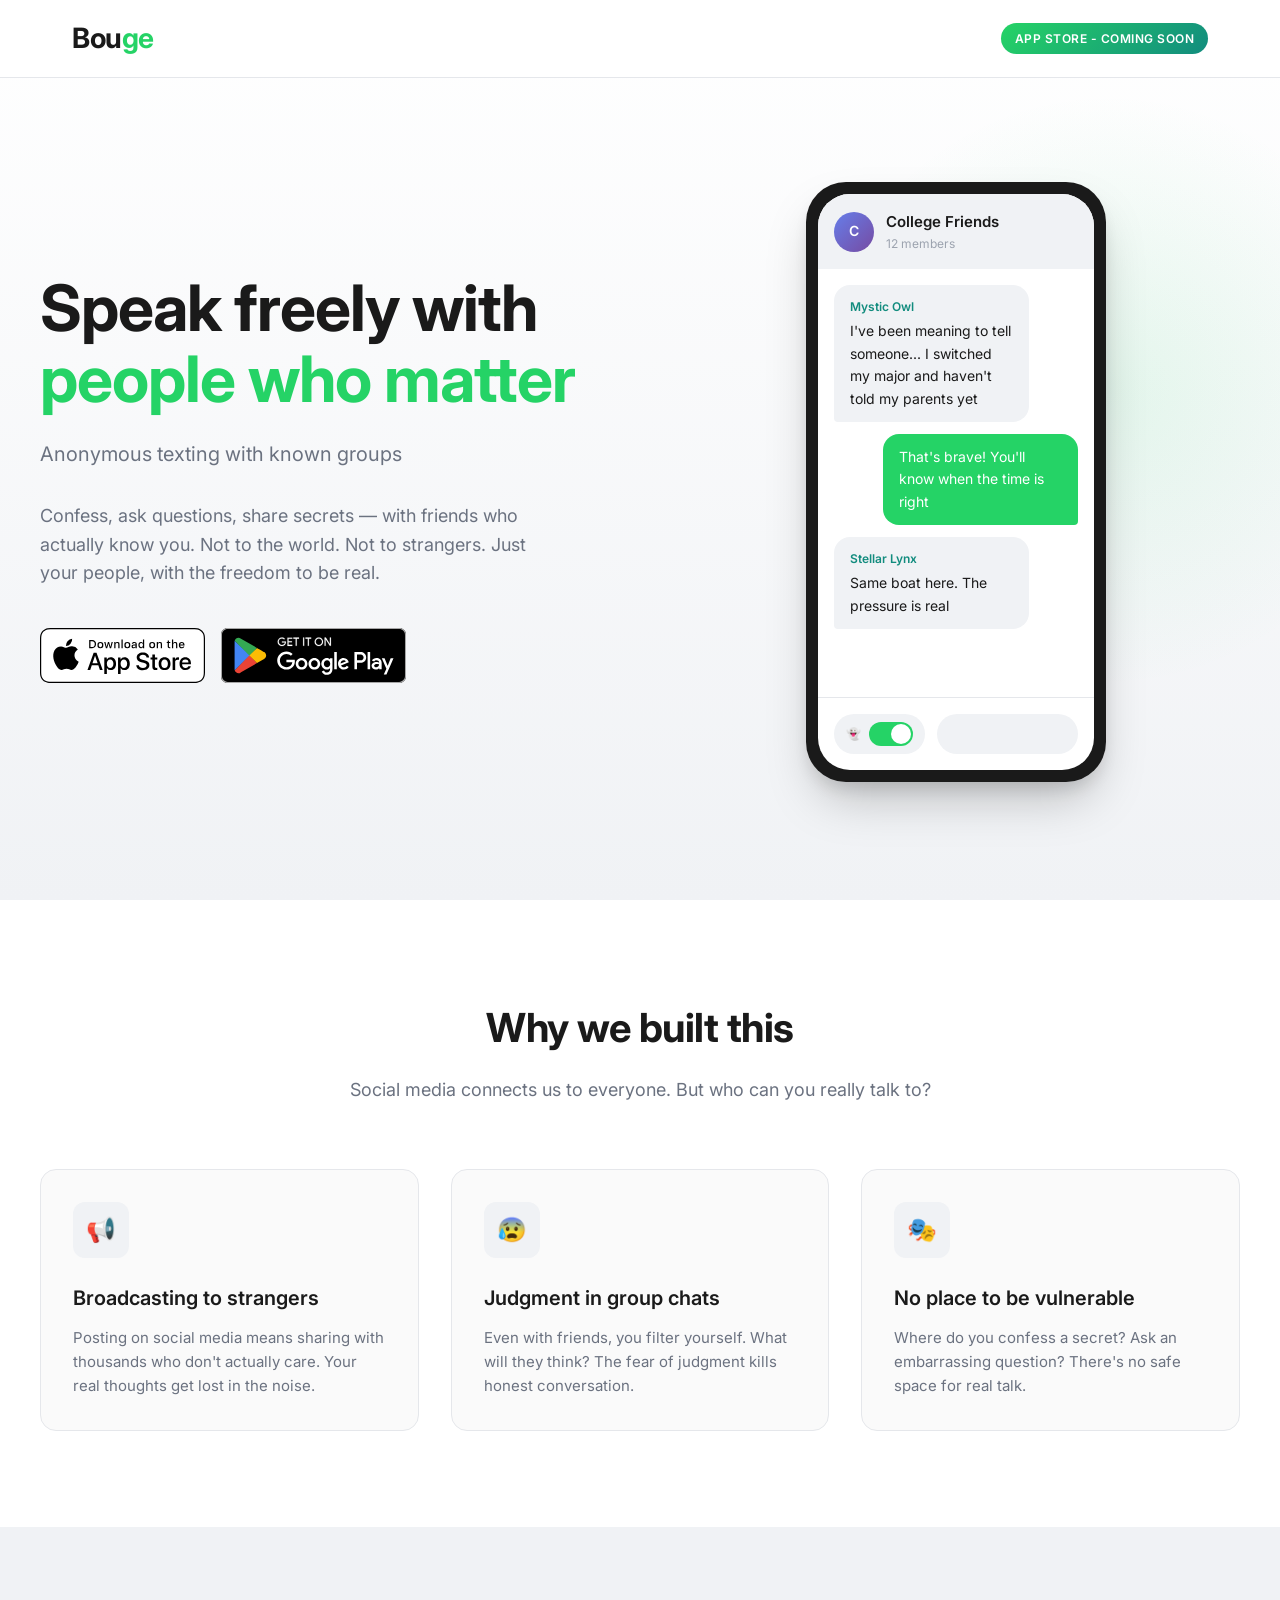
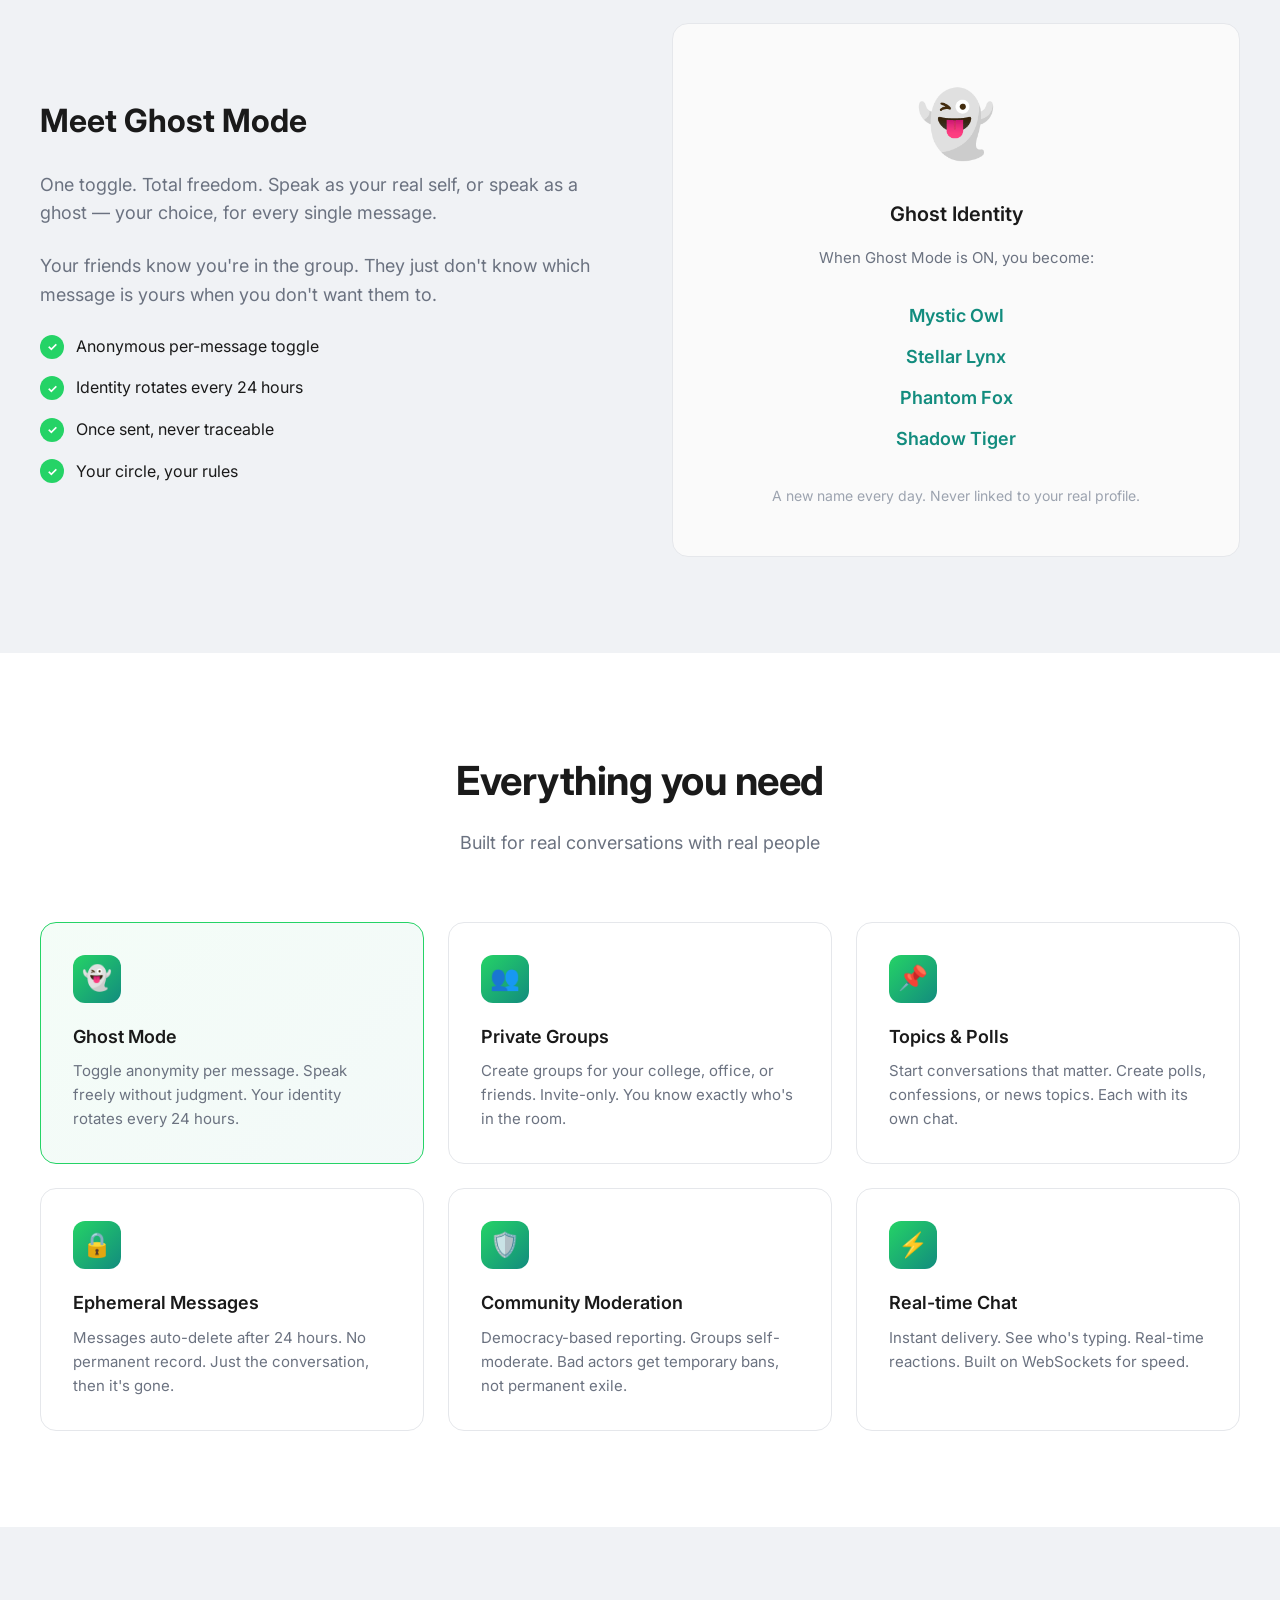
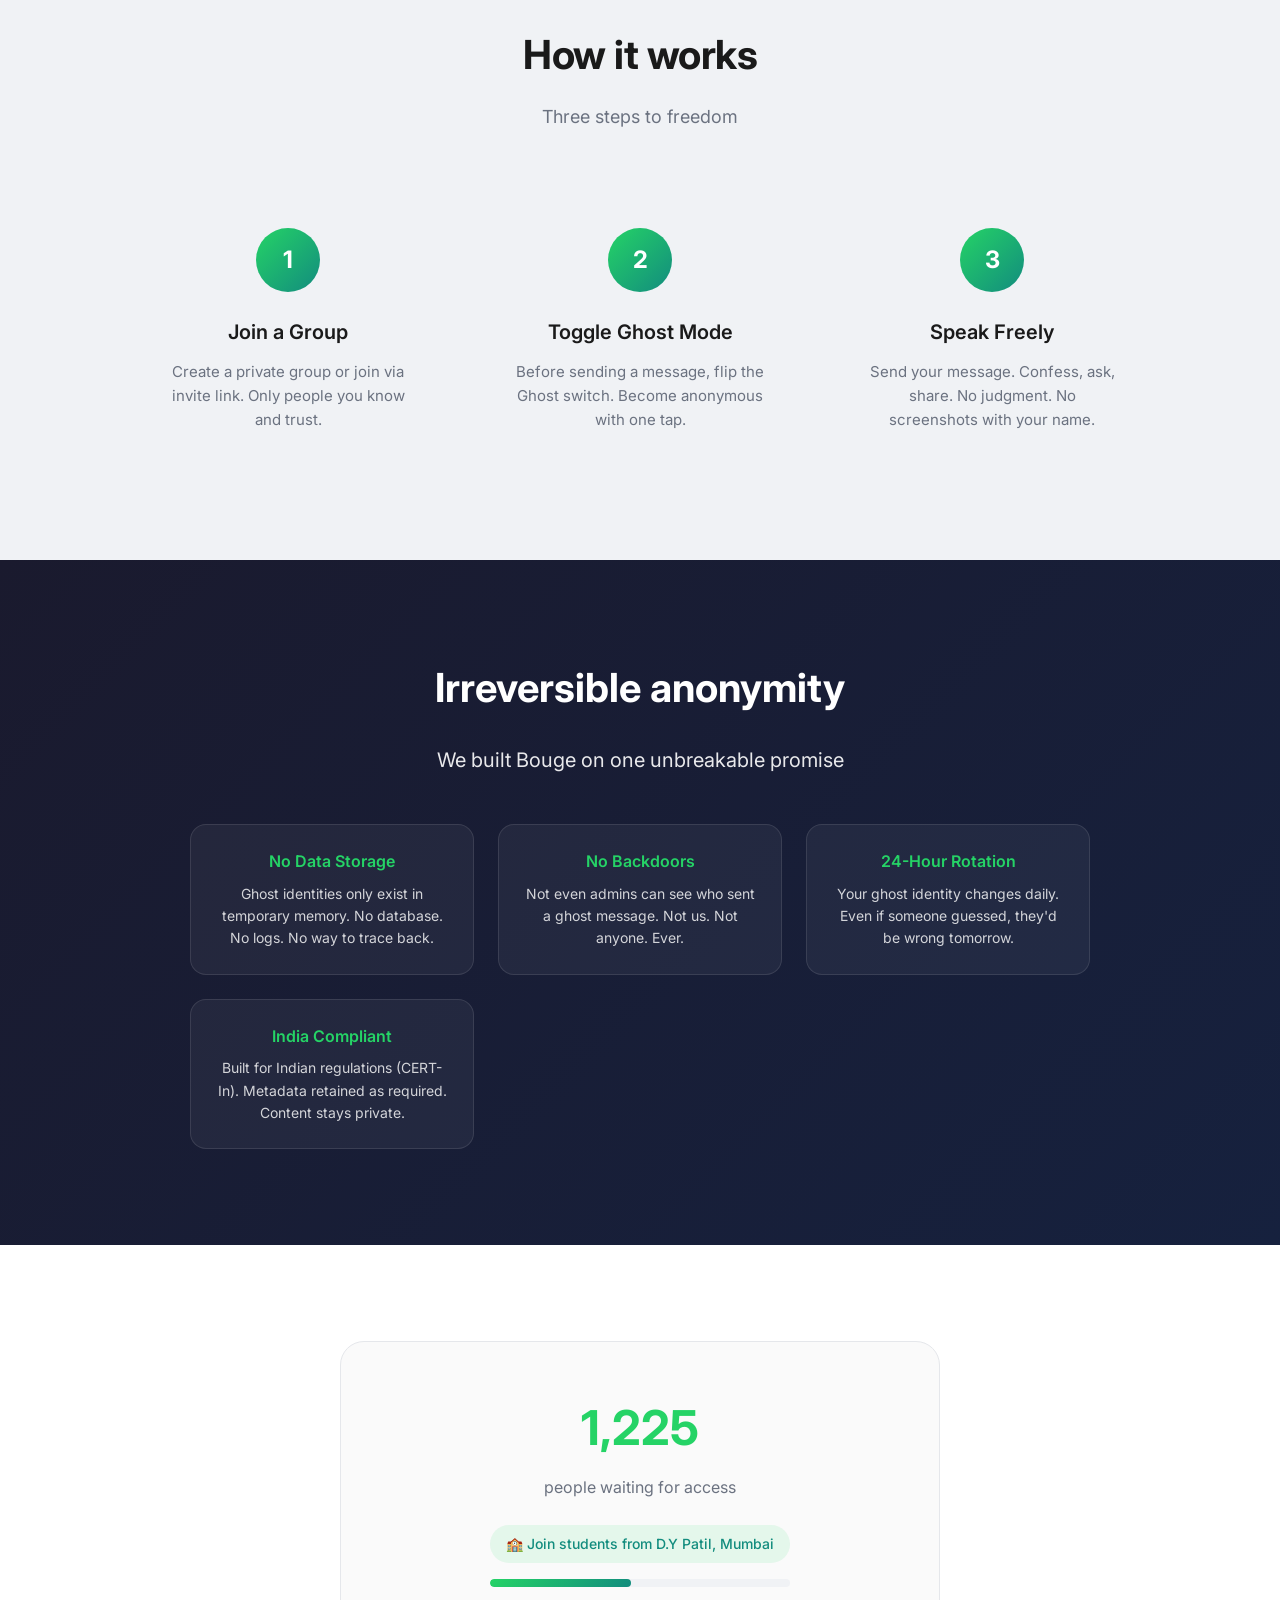
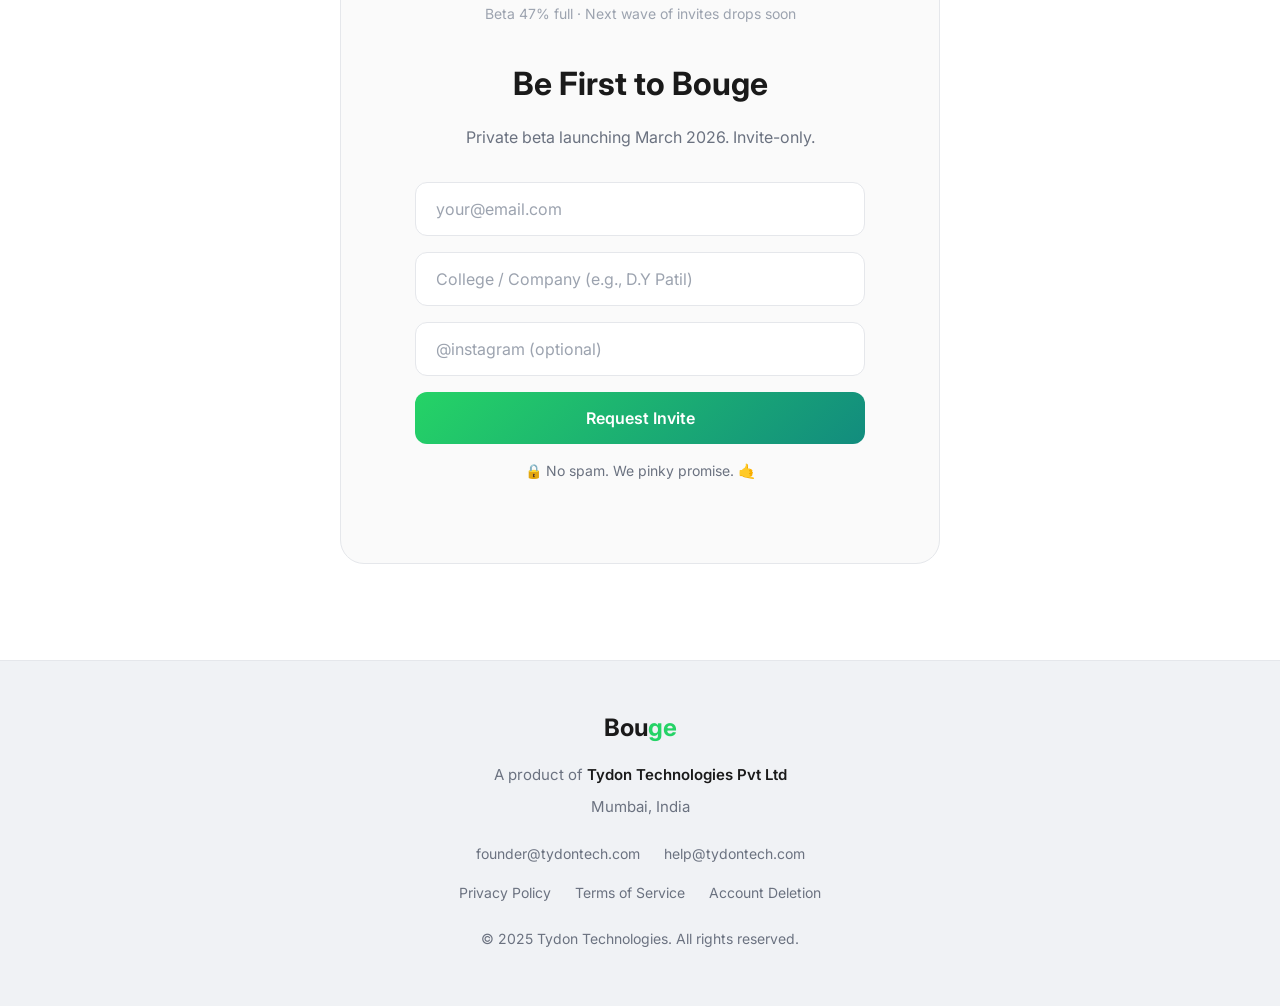
==== index.html @ 26d0d9a6 "added app store button svg" ====
<!DOCTYPE html>
<html lang="en">

<head>
    <meta charset="UTF-8">
    <meta name="viewport" content="width=device-width, initial-scale=1.0">
    <title>Bouge - Speak Freely With People Who Matter</title>
    <meta name="description"
        content="Anonymous texting with known groups. Confess, ask, share secrets with people who matter.">
    <link href="https://fonts.googleapis.com/css2?family=Inter:wght@300;400;500;600;700&display=swap" rel="stylesheet">
    <style>
        :root {
            --color-bg: #FFFFFF;
            --color-bg-secondary: #F0F2F5;
            --color-bg-tertiary: #FAFAFA;
            --color-accent: #25D366;
            --color-accent-dark: #128C7E;
            --color-text: #1A1A1A;
            --color-text-secondary: #6B7280;
            --color-text-muted: #9CA3AF;
            --color-border: #E5E7EB;
        }

        * {
            margin: 0;
            padding: 0;
            box-sizing: border-box;
        }

        html {
            scroll-behavior: smooth;
        }

        body {
            font-family: 'Inter', -apple-system, BlinkMacSystemFont, 'Segoe UI', Roboto, sans-serif;
            background: var(--color-bg);
            color: var(--color-text);
            line-height: 1.6;
            overflow-x: hidden;
        }

        @keyframes fadeInUp {
            from {
                opacity: 0;
                transform: translateY(30px);
            }

            to {
                opacity: 1;
                transform: translateY(0);
            }
        }

        @keyframes float {

            0%,
            100% {
                transform: translateY(0px);
            }

            50% {
                transform: translateY(-10px);
            }
        }

        .animate-on-scroll {
            opacity: 0;
            transform: translateY(30px);
            transition: opacity 0.6s ease-out, transform 0.6s ease-out;
        }

        .animate-on-scroll.visible {
            opacity: 1;
            transform: translateY(0);
        }

        nav {
            position: fixed;
            top: 0;
            left: 0;
            right: 0;
            z-index: 1000;
            background: rgba(255, 255, 255, 0.95);
            backdrop-filter: blur(20px);
            border-bottom: 1px solid var(--color-border);
        }

        .nav-container {
            max-width: 1200px;
            margin: 0 auto;
            padding: 1rem 2rem;
            display: flex;
            justify-content: space-between;
            align-items: center;
        }

        .logo {
            font-size: 1.75rem;
            font-weight: 700;
            color: var(--color-text);
            letter-spacing: -0.5px;
        }

        .logo span {
            color: var(--color-accent);
        }

        .badge {
            display: inline-flex;
            align-items: center;
            padding: 0.375rem 0.875rem;
            background: linear-gradient(135deg, var(--color-accent) 0%, var(--color-accent-dark) 100%);
            color: white;
            font-size: 0.75rem;
            font-weight: 600;
            border-radius: 9999px;
            text-transform: uppercase;
            letter-spacing: 0.5px;
        }

        .hero {
            min-height: 100vh;
            display: flex;
            align-items: center;
            padding: 8rem 2rem 4rem;
            background: linear-gradient(180deg, var(--color-bg) 0%, var(--color-bg-secondary) 100%);
            position: relative;
            overflow: hidden;
        }

        .hero::before {
            content: '';
            position: absolute;
            top: 10%;
            right: -10%;
            width: 600px;
            height: 600px;
            background: radial-gradient(circle, rgba(37, 211, 102, 0.1) 0%, transparent 70%);
            border-radius: 50%;
            animation: float 6s ease-in-out infinite;
        }

        .hero-container {
            max-width: 1200px;
            margin: 0 auto;
            display: grid;
            grid-template-columns: 1fr 1fr;
            gap: 4rem;
            align-items: center;
        }

        .hero-content h1 {
            font-size: clamp(2.5rem, 5vw, 4rem);
            font-weight: 700;
            line-height: 1.1;
            letter-spacing: -1px;
            margin-bottom: 1.5rem;
        }

        .hero-content h1 span {
            color: var(--color-accent);
        }

        .hero-content .tagline {
            font-size: 1.25rem;
            color: var(--color-text-secondary);
            margin-bottom: 2rem;
            font-weight: 400;
        }

        .hero-description {
            font-size: 1.125rem;
            color: var(--color-text-secondary);
            margin-bottom: 2.5rem;
            max-width: 500px;
        }

        .app-badges {
            display: flex;
            gap: 1rem;
            flex-wrap: wrap;
        }

        .app-badge {
            display: inline-flex;
            align-items: center;
            gap: 0.5rem;
            padding: 0.875rem 1.5rem;
            background: var(--color-bg-tertiary);
            color: var(--color-text-muted);
            border: 2px dashed var(--color-border);
            border-radius: 12px;
            font-size: 0.875rem;
            font-weight: 500;
            cursor: pointer;
        }

        .app-badge a {
            text-decoration: none;
            color: inherit;
        }

        .app-badge.active {
            border: 2px solid var(--color-accent);
            color: var(--color-accent-dark);
            background: rgba(37, 211, 102, 0.08);
            cursor: pointer;
        }

        .phone-mockup {
            position: relative;
            width: 300px;
            height: 600px;
            margin: 0 auto;
            background: var(--color-text);
            border-radius: 40px;
            padding: 12px;
            box-shadow: 0 10px 15px -3px rgba(0, 0, 0, 0.1), 0 25px 50px -12px rgba(0, 0, 0, 0.25);
            animation: float 6s ease-in-out infinite;
        }

        .phone-screen {
            width: 100%;
            height: 100%;
            background: var(--color-bg);
            border-radius: 32px;
            overflow: hidden;
            display: flex;
            flex-direction: column;
        }

        .chat-header {
            background: var(--color-bg-secondary);
            padding: 1rem;
            display: flex;
            align-items: center;
            gap: 0.75rem;
        }

        .chat-avatar {
            width: 40px;
            height: 40px;
            background: linear-gradient(135deg, #667eea 0%, #764ba2 100%);
            border-radius: 50%;
            display: flex;
            align-items: center;
            justify-content: center;
            color: white;
            font-weight: 600;
            font-size: 0.875rem;
        }

        .chat-info h4 {
            font-size: 0.9375rem;
            font-weight: 600;
        }

        .chat-info p {
            font-size: 0.75rem;
            color: var(--color-text-muted);
        }

        .chat-messages {
            flex: 1;
            padding: 1rem;
            display: flex;
            flex-direction: column;
            gap: 0.75rem;
            overflow: hidden;
        }

        .message {
            max-width: 80%;
            padding: 0.75rem 1rem;
            border-radius: 16px;
            font-size: 0.875rem;
            animation: fadeInUp 0.5s ease-out;
        }

        .message.ghost {
            align-self: flex-start;
            background: var(--color-bg-secondary);
            color: var(--color-text);
            border-bottom-left-radius: 4px;
        }

        .message.ghost .sender {
            font-size: 0.75rem;
            color: var(--color-accent-dark);
            font-weight: 600;
            margin-bottom: 0.25rem;
        }

        .message.real {
            align-self: flex-end;
            background: var(--color-accent);
            color: white;
            border-bottom-right-radius: 4px;
        }

        .chat-input {
            padding: 1rem;
            border-top: 1px solid var(--color-border);
            display: flex;
            align-items: center;
            gap: 0.75rem;
        }

        .ghost-toggle {
            display: flex;
            align-items: center;
            gap: 0.5rem;
            padding: 0.5rem 0.75rem;
            background: var(--color-bg-secondary);
            border-radius: 9999px;
            font-size: 0.75rem;
            font-weight: 500;
        }

        .toggle-switch {
            width: 44px;
            height: 24px;
            background: var(--color-accent);
            border-radius: 9999px;
            position: relative;
        }

        .toggle-switch::after {
            content: '';
            position: absolute;
            top: 2px;
            right: 2px;
            width: 20px;
            height: 20px;
            background: white;
            border-radius: 50%;
        }

        .input-field {
            flex: 1;
            height: 40px;
            background: var(--color-bg-secondary);
            border-radius: 9999px;
        }

        section {
            padding: 6rem 2rem;
        }

        .container {
            max-width: 1200px;
            margin: 0 auto;
        }

        .section-header {
            text-align: center;
            max-width: 600px;
            margin: 0 auto 4rem;
        }

        .section-header h2 {
            font-size: 2.5rem;
            font-weight: 700;
            margin-bottom: 1rem;
            letter-spacing: -0.5px;
        }

        .section-header p {
            font-size: 1.125rem;
            color: var(--color-text-secondary);
        }

        .problem {
            background: var(--color-bg);
        }

        .problem-grid {
            display: grid;
            grid-template-columns: repeat(auto-fit, minmax(300px, 1fr));
            gap: 2rem;
        }

        .problem-card {
            padding: 2rem;
            background: var(--color-bg-tertiary);
            border-radius: 16px;
            border: 1px solid var(--color-border);
            transition: transform 0.3s ease, box-shadow 0.3s ease;
        }

        .problem-card:hover {
            transform: translateY(-4px);
            box-shadow: 0 10px 15px -3px rgba(0, 0, 0, 0.1);
        }

        .problem-icon {
            width: 56px;
            height: 56px;
            background: var(--color-bg-secondary);
            border-radius: 12px;
            display: flex;
            align-items: center;
            justify-content: center;
            margin-bottom: 1.5rem;
            font-size: 1.5rem;
        }

        .problem-card h3 {
            font-size: 1.25rem;
            font-weight: 600;
            margin-bottom: 0.75rem;
        }

        .problem-card p {
            color: var(--color-text-secondary);
            font-size: 0.9375rem;
        }

        .solution {
            background: var(--color-bg-secondary);
        }

        .solution-content {
            display: grid;
            grid-template-columns: 1fr 1fr;
            gap: 4rem;
            align-items: center;
        }

        .solution-text h3 {
            font-size: 2rem;
            font-weight: 700;
            margin-bottom: 1.5rem;
        }

        .solution-text p {
            font-size: 1.125rem;
            color: var(--color-text-secondary);
            margin-bottom: 1.5rem;
        }

        .feature-list {
            list-style: none;
            display: flex;
            flex-direction: column;
            gap: 1rem;
        }

        .feature-list li {
            display: flex;
            align-items: center;
            gap: 0.75rem;
            font-size: 1rem;
        }

        .feature-list li::before {
            content: '✓';
            width: 24px;
            height: 24px;
            background: var(--color-accent);
            color: white;
            border-radius: 50%;
            display: flex;
            align-items: center;
            justify-content: center;
            font-size: 0.75rem;
            font-weight: 700;
            flex-shrink: 0;
        }

        .features {
            background: var(--color-bg);
        }

        .features-grid {
            display: grid;
            grid-template-columns: repeat(auto-fit, minmax(350px, 1fr));
            gap: 1.5rem;
        }

        .feature-card {
            padding: 2rem;
            background: var(--color-bg);
            border: 1px solid var(--color-border);
            border-radius: 16px;
            transition: all 0.3s ease;
        }

        .feature-card:hover {
            border-color: var(--color-accent);
            box-shadow: 0 0 0 3px rgba(37, 211, 102, 0.1);
        }

        .feature-card.highlight {
            background: linear-gradient(135deg, rgba(37, 211, 102, 0.05) 0%, rgba(18, 140, 126, 0.05) 100%);
            border-color: var(--color-accent);
        }

        .feature-icon {
            width: 48px;
            height: 48px;
            background: linear-gradient(135deg, var(--color-accent) 0%, var(--color-accent-dark) 100%);
            border-radius: 12px;
            display: flex;
            align-items: center;
            justify-content: center;
            margin-bottom: 1.25rem;
            font-size: 1.5rem;
        }

        .feature-card h3 {
            font-size: 1.125rem;
            font-weight: 600;
            margin-bottom: 0.5rem;
        }

        .feature-card p {
            font-size: 0.9375rem;
            color: var(--color-text-secondary);
        }

        .how-it-works {
            background: var(--color-bg-secondary);
        }

        .steps {
            display: flex;
            justify-content: center;
            gap: 2rem;
            flex-wrap: wrap;
        }

        .step {
            flex: 1;
            min-width: 280px;
            max-width: 320px;
            text-align: center;
            padding: 2rem;
        }

        .step-number {
            width: 64px;
            height: 64px;
            background: linear-gradient(135deg, var(--color-accent) 0%, var(--color-accent-dark) 100%);
            color: white;
            border-radius: 50%;
            display: flex;
            align-items: center;
            justify-content: center;
            font-size: 1.5rem;
            font-weight: 700;
            margin: 0 auto 1.5rem;
        }

        .step h3 {
            font-size: 1.25rem;
            font-weight: 600;
            margin-bottom: 0.75rem;
        }

        .step p {
            color: var(--color-text-secondary);
            font-size: 0.9375rem;
        }

        .privacy {
            background: linear-gradient(135deg, #1a1a2e 0%, #16213e 100%);
            color: white;
            text-align: center;
        }

        .privacy h2 {
            font-size: 2.5rem;
            margin-bottom: 1.5rem;
        }

        .privacy>.container>p {
            font-size: 1.25rem;
            opacity: 0.9;
            max-width: 700px;
            margin: 0 auto 3rem;
        }

        .promise-grid {
            display: grid;
            grid-template-columns: repeat(auto-fit, minmax(250px, 1fr));
            gap: 1.5rem;
            max-width: 900px;
            margin: 0 auto;
        }

        .promise-item {
            padding: 1.5rem;
            background: rgba(255, 255, 255, 0.05);
            border-radius: 16px;
            border: 1px solid rgba(255, 255, 255, 0.1);
        }

        .promise-item h4 {
            font-size: 1rem;
            font-weight: 600;
            margin-bottom: 0.5rem;
            color: var(--color-accent);
        }

        .promise-item p {
            font-size: 0.875rem;
            opacity: 0.8;
        }

        .waitlist {
            background: var(--color-bg);
            padding: 6rem 2rem;
        }

        .waitlist-box {
            max-width: 600px;
            margin: 0 auto;
            padding: 3rem;
            background: var(--color-bg-tertiary);
            border-radius: 24px;
            border: 1px solid var(--color-border);
            text-align: center;
        }

        .waitlist-box h2 {
            font-size: 2rem;
            margin-bottom: 1rem;
        }

        .waitlist-box>p {
            color: var(--color-text-secondary);
            margin-bottom: 2rem;
        }

        .waitlist-form {
            display: flex;
            flex-direction: column;
            gap: 1rem;
            max-width: 450px;
            margin: 0 auto;
        }

        .waitlist-form input {
            padding: 1rem 1.25rem;
            border: 1px solid var(--color-border);
            border-radius: 12px;
            font-size: 1rem;
            font-family: inherit;
            background: var(--color-bg);
            transition: border-color 0.3s ease;
            width: 100%;
        }

        .waitlist-form input:focus {
            outline: none;
            border-color: var(--color-accent);
        }

        .waitlist-form input::placeholder {
            color: var(--color-text-muted);
        }

        .social-proof {
            margin-bottom: 2rem;
        }

        .counter {
            font-size: 3rem;
            font-weight: 700;
            color: var(--color-accent);
            margin-bottom: 0.5rem;
        }

        .counter-label {
            color: var(--color-text-secondary);
            font-size: 1rem;
            margin-bottom: 1.5rem;
        }

        .progress-bar {
            width: 100%;
            max-width: 300px;
            height: 8px;
            background: var(--color-bg-secondary);
            border-radius: 999px;
            margin: 0 auto 1rem;
            overflow: hidden;
        }

        .progress-fill {
            height: 100%;
            width: 47%;
            background: linear-gradient(135deg, var(--color-accent) 0%, var(--color-accent-dark) 100%);
            border-radius: 999px;
            animation: pulse 2s ease-in-out infinite;
        }

        @keyframes pulse {

            0%,
            100% {
                opacity: 1;
            }

            50% {
                opacity: 0.7;
            }
        }

        .scarcity-text {
            font-size: 0.875rem;
            color: var(--color-text-muted);
            margin-top: 0.5rem;
        }

        .college-badge {
            display: inline-flex;
            align-items: center;
            gap: 0.5rem;
            padding: 0.5rem 1rem;
            background: rgba(37, 211, 102, 0.1);
            color: var(--color-accent-dark);
            border-radius: 999px;
            font-size: 0.875rem;
            font-weight: 500;
            margin-bottom: 1rem;
        }

        .privacy-note {
            font-size: 0.875rem;
            color: var(--color-text-muted);
            margin-top: 1rem;
        }

        .footer-contact {
            margin-top: 1.5rem;
            display: flex;
            gap: 1.5rem;
            justify-content: center;
            flex-wrap: wrap;
        }

        .footer-contact a {
            color: var(--color-text-secondary);
            text-decoration: none;
            font-size: 0.875rem;
            transition: color 0.3s ease;
        }

        .footer-contact a:hover {
            color: var(--color-accent);
        }

        .btn-primary {
            padding: 1rem 2rem;
            background: linear-gradient(135deg, var(--color-accent) 0%, var(--color-accent-dark) 100%);
            color: white;
            border: none;
            border-radius: 12px;
            font-size: 1rem;
            font-weight: 600;
            cursor: pointer;
            transition: transform 0.2s ease, box-shadow 0.2s ease;
            font-family: inherit;
        }

        .btn-primary:hover {
            transform: translateY(-2px);
            box-shadow: 0 10px 20px -5px rgba(37, 211, 102, 0.4);
        }

        footer {
            background: var(--color-bg-secondary);
            padding: 3rem 2rem;
            text-align: center;
            border-top: 1px solid var(--color-border);
        }

        .footer-logo {
            font-size: 1.5rem;
            font-weight: 700;
            margin-bottom: 1rem;
        }

        .footer-logo span {
            color: var(--color-accent);
        }

        footer p {
            color: var(--color-text-secondary);
            font-size: 0.9375rem;
            margin-bottom: 0.5rem;
        }

        footer .company {
            font-weight: 600;
            color: var(--color-text);
            margin-top: 1rem;
        }

        @media (max-width: 1024px) {

            .hero-container,
            .solution-content {
                grid-template-columns: 1fr;
                gap: 3rem;
            }

            .phone-mockup {
                order: -1;
                transform: scale(0.9);
            }
        }

        @media (max-width: 640px) {
            .nav-container {
                padding: 1rem;
            }

            .hero {
                padding: 7rem 1.5rem 3rem;
            }

            section {
                padding: 4rem 1.5rem;
            }

            .section-header h2 {
                font-size: 1.875rem;
            }

            .phone-mockup {
                width: 260px;
                height: 520px;
                transform: scale(0.85);
            }

            .features-grid {
                grid-template-columns: 1fr;
            }

            .waitlist-box {
                padding: 2rem 1.5rem;
            }

            .waitlist-form {
                flex-direction: column;
            }

            .waitlist-form input,
            .btn-primary {
                width: 100%;
            }
        }
    </style>
</head>

<body>
    <nav>
        <div class="nav-container">
            <div class="logo">Bou<span>ge</span></div>
            <span class="badge">App Store - Coming Soon</span>
        </div>
    </nav>

    <section class="hero">
        <div class="hero-container">
            <div class="hero-content animate-on-scroll">
                <h1>Speak freely with <span>people who matter</span></h1>
                <p class="tagline">Anonymous texting with known groups</p>
                <p class="hero-description">
                    Confess, ask questions, share secrets — with friends who actually know you.
                    Not to the world. Not to strangers. Just your people, with the freedom to be real.
                </p>
                <div class="app-badges">
                    <a href="#" onclick="alert('iOS App Store coming soon!')">
                        <img src="images/app-store.svg" height="55" alt="Download on the App Store">
                    </a>
                    <a href="https://play.google.com/store/apps/details?id=com.tydon.vibechat" target="_blank">
                        <img src="images/google-play.svg" height="55">
                        </a>
                </div>
            </div>
            <div class="phone-mockup animate-on-scroll">
                <div class="phone-screen">
                    <div class="chat-header">
                        <div class="chat-avatar">C</div>
                        <div class="chat-info">
                            <h4>College Friends</h4>
                            <p>12 members</p>
                        </div>
                    </div>
                    <div class="chat-messages">
                        <div class="message ghost">
                            <div class="sender">Mystic Owl</div>
                            I've been meaning to tell someone... I switched my major and haven't told my parents yet
                        </div>
                        <div class="message real">
                            That's brave! You'll know when the time is right
                        </div>
                        <div class="message ghost">
                            <div class="sender">Stellar Lynx</div>
                            Same boat here. The pressure is real
                        </div>
                    </div>
                    <div class="chat-input">
                        <div class="ghost-toggle">
                            <span>👻</span>
                            <div class="toggle-switch"></div>
                        </div>
                        <div class="input-field"></div>
                    </div>
                </div>
            </div>
        </div>
    </section>

    <section class="problem">
        <div class="container">
            <div class="section-header animate-on-scroll">
                <h2>Why we built this</h2>
                <p>Social media connects us to everyone. But who can you really talk to?</p>
            </div>
            <div class="problem-grid">
                <div class="problem-card animate-on-scroll">
                    <div class="problem-icon">📢</div>
                    <h3>Broadcasting to strangers</h3>
                    <p>Posting on social media means sharing with thousands who don't actually care. Your real thoughts
                        get lost in the noise.</p>
                </div>
                <div class="problem-card animate-on-scroll">
                    <div class="problem-icon">😰</div>
                    <h3>Judgment in group chats</h3>
                    <p>Even with friends, you filter yourself. What will they think? The fear of judgment kills honest
                        conversation.</p>
                </div>
                <div class="problem-card animate-on-scroll">
                    <div class="problem-icon">🎭</div>
                    <h3>No place to be vulnerable</h3>
                    <p>Where do you confess a secret? Ask an embarrassing question? There's no safe space for real talk.
                    </p>
                </div>
            </div>
        </div>
    </section>

    <section class="solution">
        <div class="container">
            <div class="solution-content">
                <div class="solution-text animate-on-scroll">
                    <h3>Meet Ghost Mode</h3>
                    <p>One toggle. Total freedom. Speak as your real self, or speak as a ghost — your choice, for every
                        single message.</p>
                    <p>Your friends know you're in the group. They just don't know which message is yours when you don't
                        want them to.</p>
                    <ul class="feature-list">
                        <li>Anonymous per-message toggle</li>
                        <li>Identity rotates every 24 hours</li>
                        <li>Once sent, never traceable</li>
                        <li>Your circle, your rules</li>
                    </ul>
                </div>
                <div class="problem-card animate-on-scroll" style="text-align: center; padding: 3rem;">
                    <div style="font-size: 4rem; margin-bottom: 1.5rem;">👻</div>
                    <h3 style="margin-bottom: 1rem;">Ghost Identity</h3>
                    <p style="color: var(--color-text-secondary); margin-bottom: 2rem;">When Ghost Mode is ON, you
                        become:</p>
                    <div
                        style="display: flex; flex-direction: column; gap: 0.75rem; font-size: 1.125rem; font-weight: 600; color: var(--color-accent-dark);">
                        <div>Mystic Owl</div>
                        <div>Stellar Lynx</div>
                        <div>Phantom Fox</div>
                        <div>Shadow Tiger</div>
                    </div>
                    <p style="margin-top: 2rem; font-size: 0.875rem; color: var(--color-text-muted);">A new name every
                        day. Never linked to your real profile.</p>
                </div>
            </div>
        </div>
    </section>

    <section class="features">
        <div class="container">
            <div class="section-header animate-on-scroll">
                <h2>Everything you need</h2>
                <p>Built for real conversations with real people</p>
            </div>
            <div class="features-grid">
                <div class="feature-card highlight animate-on-scroll">
                    <div class="feature-icon">👻</div>
                    <h3>Ghost Mode</h3>
                    <p>Toggle anonymity per message. Speak freely without judgment. Your identity rotates every 24
                        hours.</p>
                </div>
                <div class="feature-card animate-on-scroll">
                    <div class="feature-icon">👥</div>
                    <h3>Private Groups</h3>
                    <p>Create groups for your college, office, or friends. Invite-only. You know exactly who's in the
                        room.</p>
                </div>
                <div class="feature-card animate-on-scroll">
                    <div class="feature-icon">📌</div>
                    <h3>Topics & Polls</h3>
                    <p>Start conversations that matter. Create polls, confessions, or news topics. Each with its own
                        chat.</p>
                </div>
                <div class="feature-card animate-on-scroll">
                    <div class="feature-icon">🔒</div>
                    <h3>Ephemeral Messages</h3>
                    <p>Messages auto-delete after 24 hours. No permanent record. Just the conversation, then it's gone.
                    </p>
                </div>
                <div class="feature-card animate-on-scroll">
                    <div class="feature-icon">🛡️</div>
                    <h3>Community Moderation</h3>
                    <p>Democracy-based reporting. Groups self-moderate. Bad actors get temporary bans, not permanent
                        exile.</p>
                </div>
                <div class="feature-card animate-on-scroll">
                    <div class="feature-icon">⚡</div>
                    <h3>Real-time Chat</h3>
                    <p>Instant delivery. See who's typing. Real-time reactions. Built on WebSockets for speed.</p>
                </div>
            </div>
        </div>
    </section>

    <section class="how-it-works">
        <div class="container">
            <div class="section-header animate-on-scroll">
                <h2>How it works</h2>
                <p>Three steps to freedom</p>
            </div>
            <div class="steps">
                <div class="step animate-on-scroll">
                    <div class="step-number">1</div>
                    <h3>Join a Group</h3>
                    <p>Create a private group or join via invite link. Only people you know and trust.</p>
                </div>
                <div class="step animate-on-scroll">
                    <div class="step-number">2</div>
                    <h3>Toggle Ghost Mode</h3>
                    <p>Before sending a message, flip the Ghost switch. Become anonymous with one tap.</p>
                </div>
                <div class="step animate-on-scroll">
                    <div class="step-number">3</div>
                    <h3>Speak Freely</h3>
                    <p>Send your message. Confess, ask, share. No judgment. No screenshots with your name.</p>
                </div>
            </div>
        </div>
    </section>

    <section class="privacy">
        <div class="container">
            <h2 class="animate-on-scroll">Irreversible anonymity</h2>
            <p class="animate-on-scroll">We built Bouge on one unbreakable promise</p>
            <div class="promise-grid">
                <div class="promise-item animate-on-scroll">
                    <h4>No Data Storage</h4>
                    <p>Ghost identities only exist in temporary memory. No database. No logs. No way to trace back.</p>
                </div>
                <div class="promise-item animate-on-scroll">
                    <h4>No Backdoors</h4>
                    <p>Not even admins can see who sent a ghost message. Not us. Not anyone. Ever.</p>
                </div>
                <div class="promise-item animate-on-scroll">
                    <h4>24-Hour Rotation</h4>
                    <p>Your ghost identity changes daily. Even if someone guessed, they'd be wrong tomorrow.</p>
                </div>
                <div class="promise-item animate-on-scroll">
                    <h4>India Compliant</h4>
                    <p>Built for Indian regulations (CERT-In). Metadata retained as required. Content stays private.</p>
                </div>
            </div>
        </div>
    </section>

    <section class="waitlist">
        <div class="container">
            <div class="waitlist-box animate-on-scroll">
                <div class="social-proof">
                    <div class="counter" id="waitlistCounter">1,247</div>
                    <div class="counter-label">people waiting for access</div>
                    <div class="college-badge">🏫 Join students from D.Y Patil, Mumbai</div>
                    <div class="progress-bar">
                        <div class="progress-fill"></div>
                    </div>
                    <div class="scarcity-text">Beta 47% full · Next wave of invites drops soon</div>
                </div>
                <h2>Be First to Bouge</h2>
                <p>Private beta launching March 2026. Invite-only.</p>
                <form class="waitlist-form" action="#" method="POST" id="waitlistForm">
                    <input type="email" name="email" placeholder="your@email.com" required>
                    <input type="text" name="college" placeholder="College / Company (e.g., D.Y Patil)" required>
                    <input type="text" name="instagram" placeholder="@instagram (optional)">
                    <button type="submit" class="btn-primary">Request Invite</button>
                </form>
                <p class="privacy-note">🔒 No spam. We pinky promise. 🤙</p>
            </div>
        </div>
    </section>

    <footer>
        <div class="footer-logo">Bou<span>ge</span></div>
        <p>A product of <span class="company">Tydon Technologies Pvt Ltd</span></p>
        <p>Mumbai, India</p>
        <div class="footer-contact">
            <a href="mailto:founder@tydontech.com">founder@tydontech.com</a>
            <a href="mailto:help@tydontech.com">help@tydontech.com</a>
        </div>
        <div class="footer-contact" style="margin-top: 1rem;">
            <a href="/privacy.html">Privacy Policy</a>
            <a href="/terms.html">Terms of Service</a>
            <a href="/account-deletion.html">Account Deletion</a>
        </div>
        <p style="margin-top: 1.5rem; font-size: 0.875rem;">© 2025 Tydon Technologies. All rights reserved.</p>
    </footer>

    <script>        // Intersection Observer for scroll animations
        const observerOptions = {
            threshold: 0.1,
            rootMargin: '0px 0px -50px 0px'
        };

        const observer = new IntersectionObserver((entries) => {
            entries.forEach(entry => {
                if (entry.isIntersecting) {
                    entry.target.classList.add('visible');
                }
            });
        }, observerOptions);

        document.querySelectorAll('.animate-on-scroll').forEach(el => {
            observer.observe(el);
        });

        // Smooth scroll for anchor links
        document.querySelectorAll('a[href^="#"]').forEach(anchor => {
            anchor.addEventListener('click', function (e) {
                e.preventDefault();
                const target = document.querySelector(this.getAttribute('href'));
                if (target) {
                    target.scrollIntoView({ behavior: 'smooth' });
                }
            });
        });

        // Form submission handler
        document.getElementById('waitlistForm')?.addEventListener('submit', async function (e) {
            e.preventDefault();

            // Disable button to prevent double submissions
            const submitBtn = this.querySelector('button[type="submit"]');
            if (submitBtn) {
                submitBtn.disabled = true;
                submitBtn.textContent = "Requesting...";
            }

            // Safe optional chaining just in case inputs are missing
            const email = this.querySelector('input[name="email"]')?.value || '';
            const college = this.querySelector('input[name="college"]')?.value || '';
            const instagram = this.querySelector('input[name="instagram"]')?.value || '';

            try {
                const response = await fetch('https://waitlist-api-197712251071.asia-south1.run.app', {
                    method: 'POST',
                    headers: {
                        'Content-Type': 'application/json'
                    },
                    body: JSON.stringify({ email, college, instagram })
                });

                if (response.status === 200) {

                    // 🔥 Increment displayed counter (Fixed for different locales)
                    const counter = document.getElementById('waitlistCounter');
                    if (counter && counter.textContent) {
                        // Use \D to strip ALL non-digit characters (fixes parsing bugs in locales that use dots or spaces like 1.247)
                        let current = parseInt(counter.textContent.replace(/\D/g, ''), 10);
                        if (!isNaN(current)) {
                            current += 1;
                            counter.textContent = current.toLocaleString();
                        }
                    }

                    alert("🎉 You're on the list!");
                    this.reset();

                } else if (response.status === 409) {
                    alert("You're already on the waitlist 😉");
                } else {
                    alert("Something went wrong. Try again.");
                }

            } catch (error) {
                alert("Server error. Please try later.");
            } finally {
                // Re-enable the button
                if (submitBtn) {
                    submitBtn.disabled = false;
                    submitBtn.textContent = "Request Invite";
                }
            }
        });

        // Counter animation
        function animateCounter() {
            const counter = document.getElementById('waitlistCounter');
            const target = 1247;
            const duration = 2000;
            const start = 1000;
            const startTime = performance.now();

            function update(currentTime) {
                const elapsed = currentTime - startTime;
                const progress = Math.min(elapsed / duration, 1);
                const easeOut = 1 - Math.pow(1 - progress, 3);
                const current = Math.floor(start + (target - start) * easeOut);
                counter.textContent = current.toLocaleString();

                if (progress < 1) {
                    requestAnimationFrame(update);
                }
            }

            requestAnimationFrame(update);
        }

        // Trigger counter animation when section is visible
        const waitlistObserver = new IntersectionObserver((entries) => {
            entries.forEach(entry => {
                if (entry.isIntersecting) {
                    animateCounter();
                    waitlistObserver.unobserve(entry.target);
                }
            });
        }, { threshold: 0.5 });

        waitlistObserver.observe(document.querySelector('.waitlist'));
    </script>
</body>

</html>
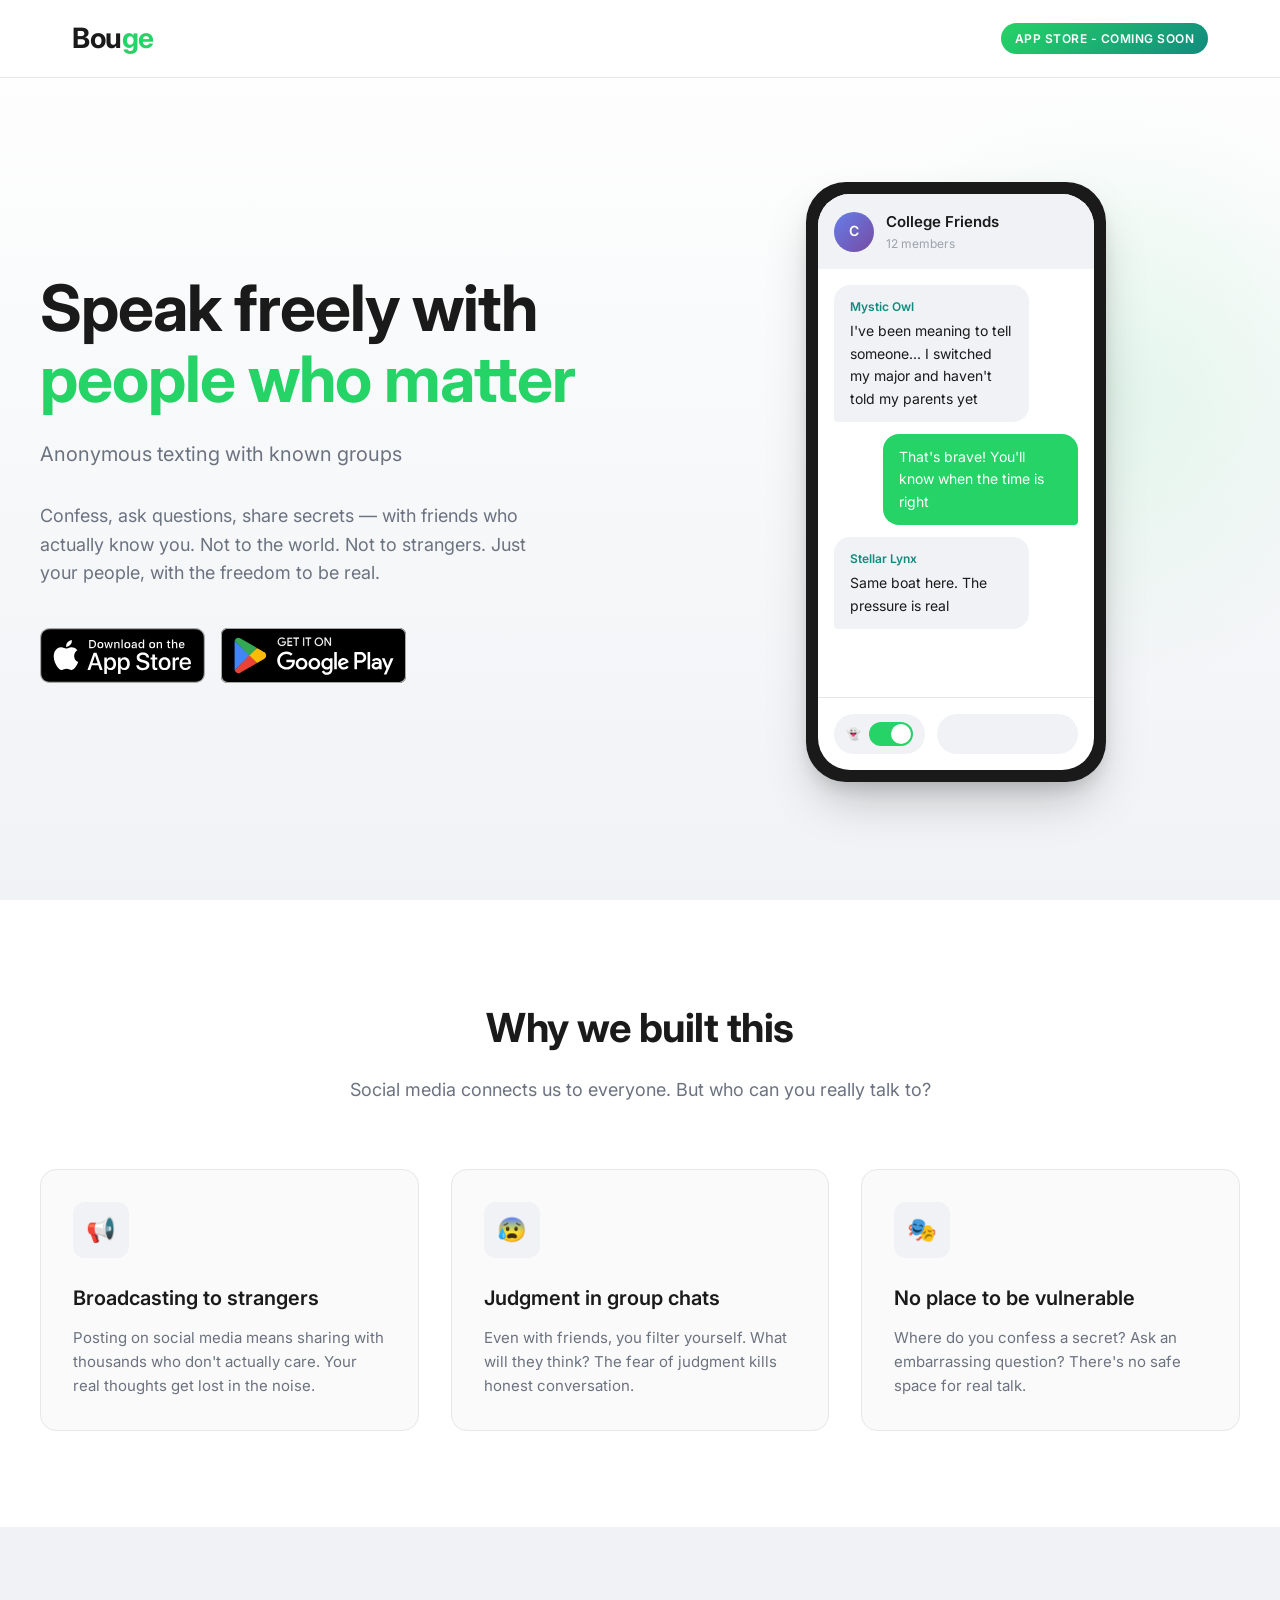
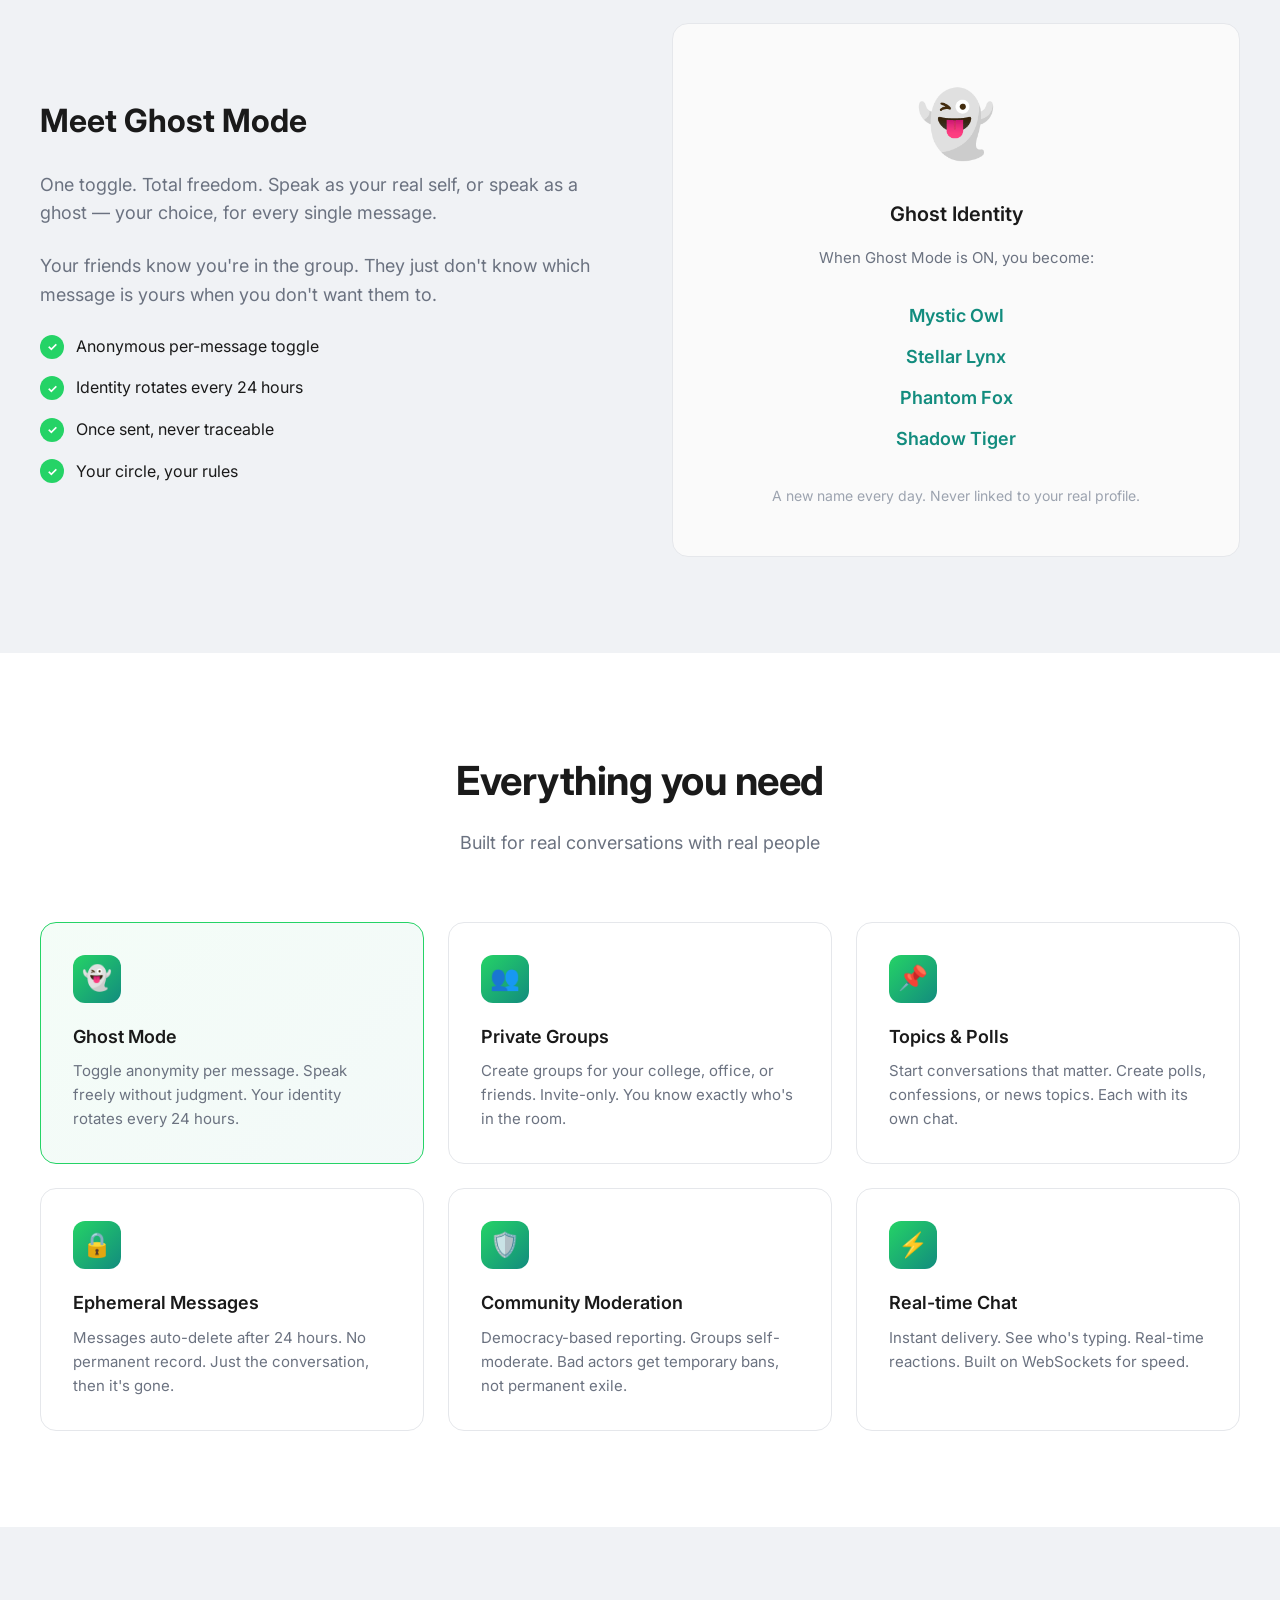
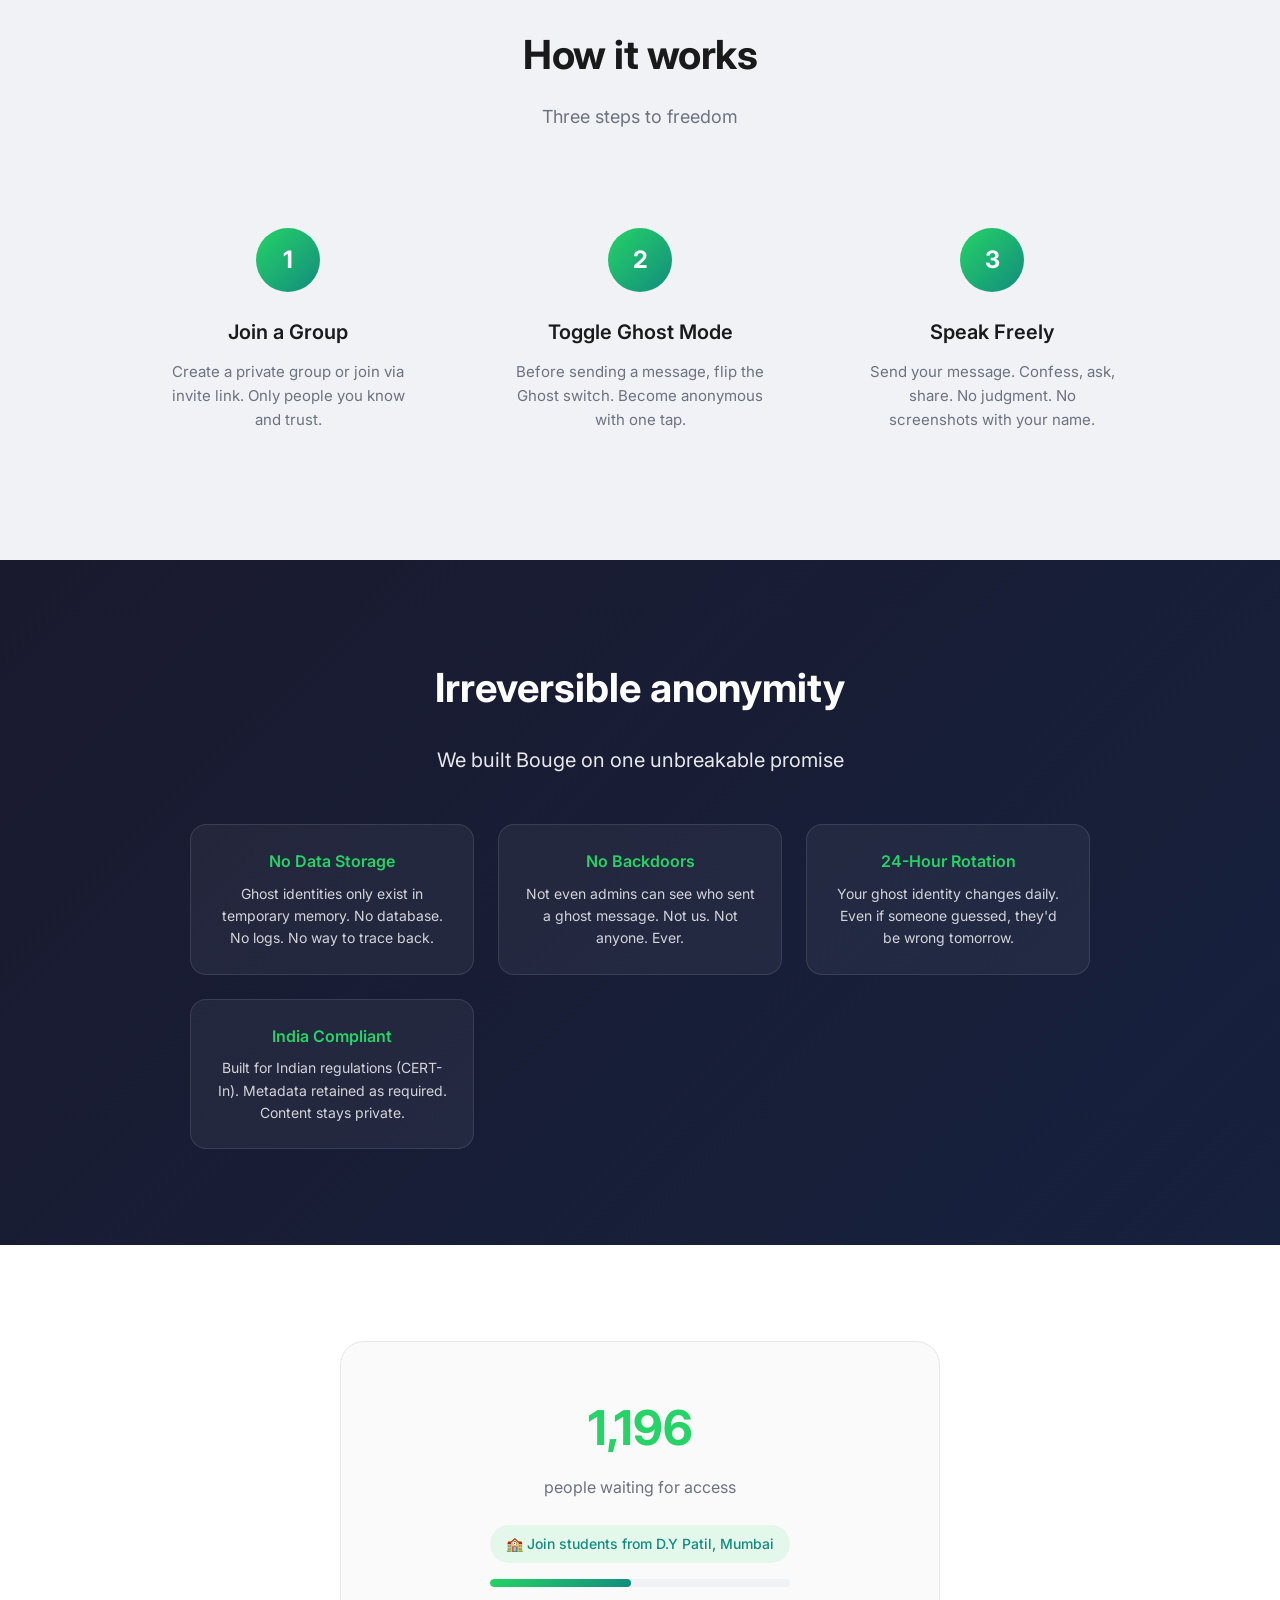
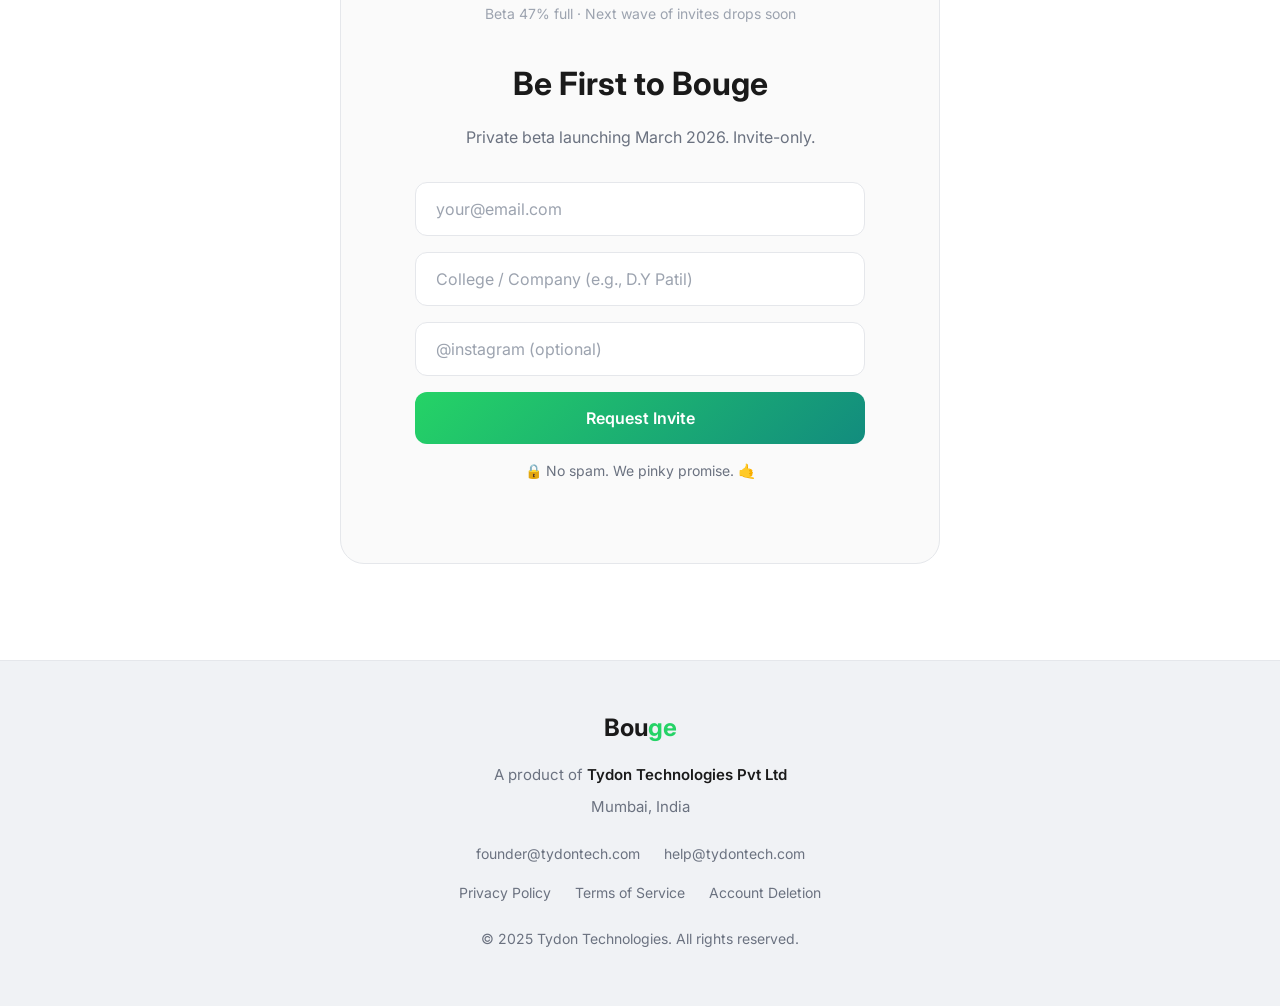
==== commit 51c6457a: "added black button instead og white app store button" ====
--- a/index.html
+++ b/index.html
@@ -875,7 +875,7 @@
                 </p>
                 <div class="app-badges">
                     <a href="#" onclick="alert('iOS App Store coming soon!')">
-                        <img src="images/app-store.svg" height="55" alt="Download on the App Store">
+                        <img src="images/app-store-black.svg" height="55" alt="Download on the App Store">
                     </a>
                     <a href="https://play.google.com/store/apps/details?id=com.tydon.vibechat" target="_blank">
                         <img src="images/google-play.svg" height="55">
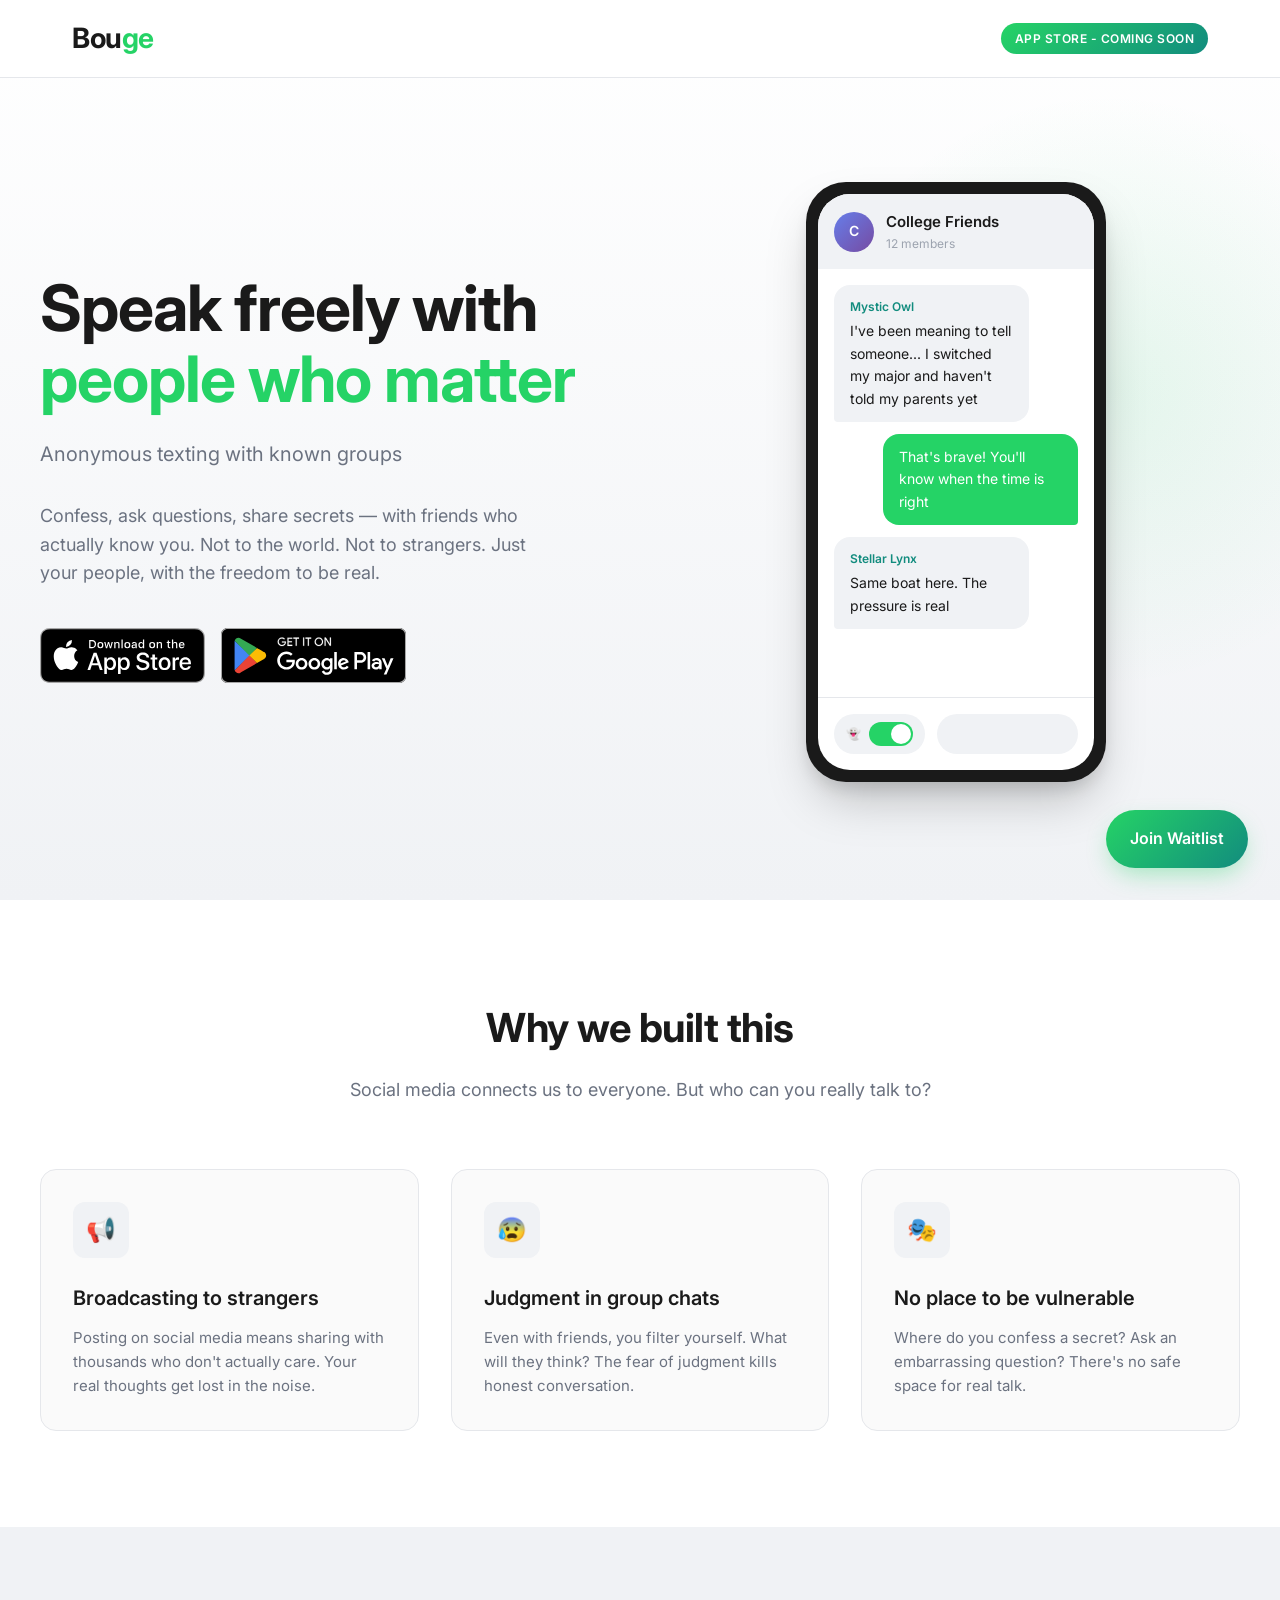
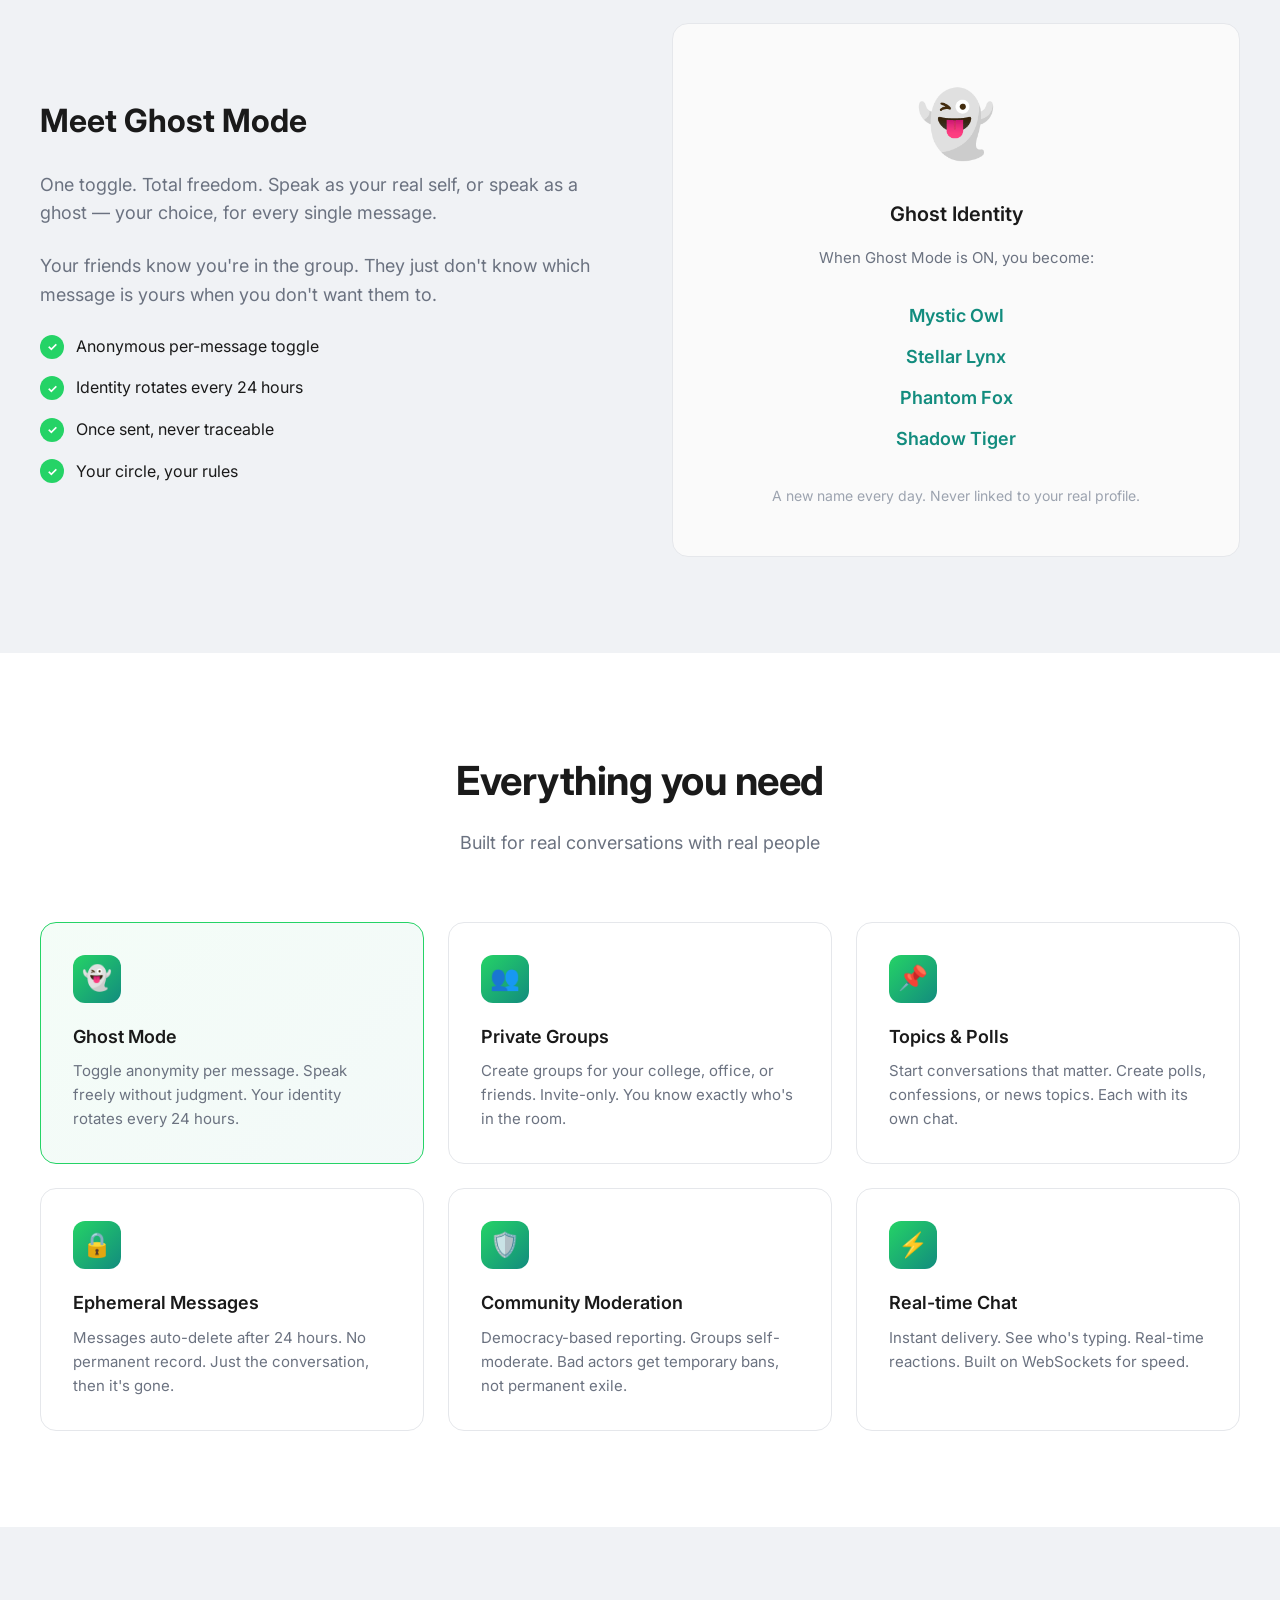
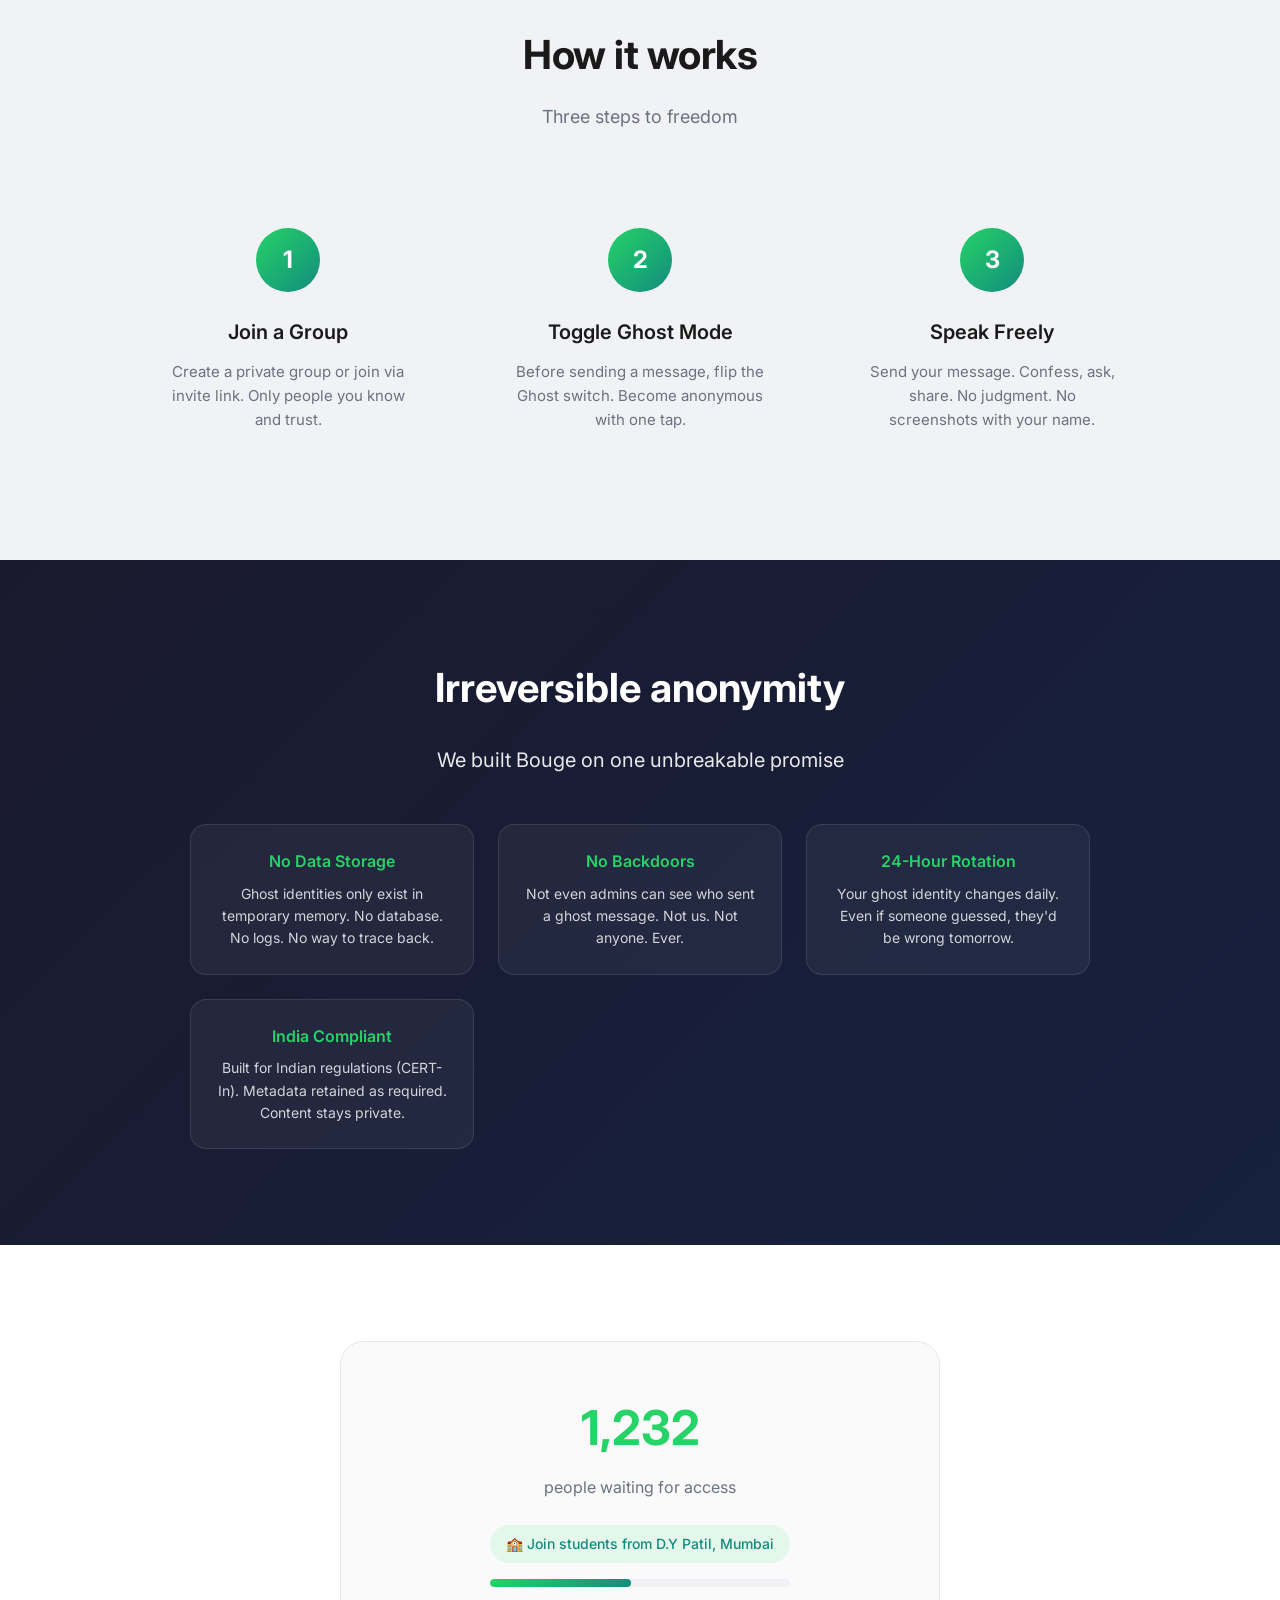
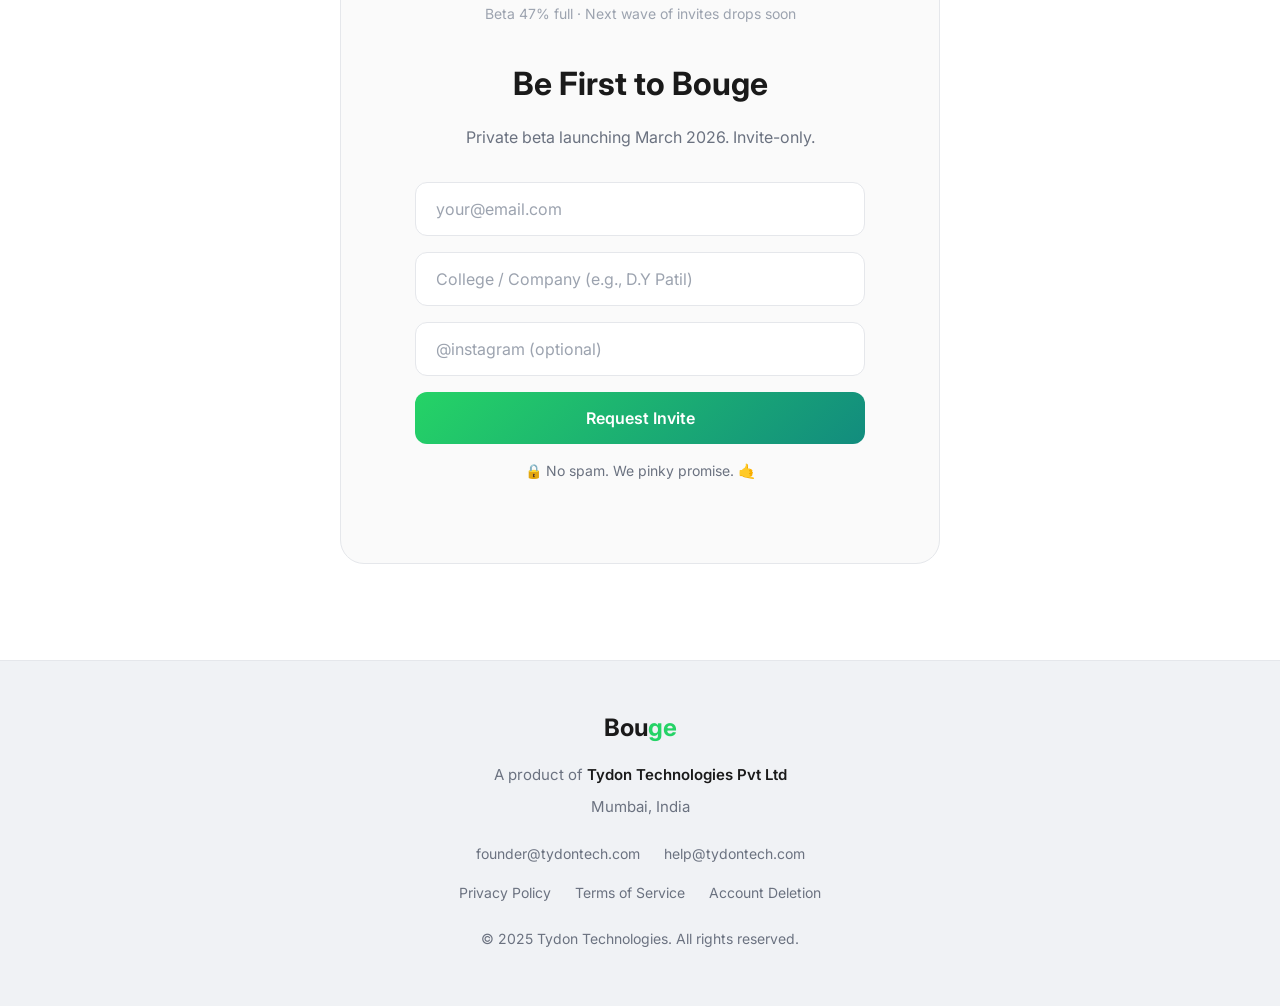
==== commit bbf4dae1: "added waitlist button" ====
--- a/index.html
+++ b/index.html
@@ -853,10 +853,47 @@
                 width: 100%;
             }
         }
+
+        .floating-waitlist-btn {
+            position: fixed;
+            bottom: 2rem;
+            right: 2rem;
+            z-index: 1000;
+            padding: 1rem 1.5rem;
+            background: linear-gradient(135deg, var(--color-accent) 0%, var(--color-accent-dark) 100%);
+            color: white;
+            border-radius: 9999px;
+            font-weight: 600;
+            text-decoration: none;
+            box-shadow: 0 10px 25px -5px rgba(37, 211, 102, 0.4);
+            transition: transform 0.2s ease, box-shadow 0.2s ease;
+            display: flex;
+            align-items: center;
+            gap: 0.5rem;
+            animation: fadeInUp 0.5s ease-out;
+        }
+
+        .floating-waitlist-btn:hover {
+            transform: translateY(-2px);
+            box-shadow: 0 15px 30px -5px rgba(37, 211, 102, 0.5);
+            color: white;
+        }
+
+        @media (max-width: 640px) {
+            .floating-waitlist-btn {
+                bottom: 1.5rem;
+                right: 1.5rem;
+                padding: 0.875rem 1.25rem;
+                font-size: 0.9375rem;
+            }
+        }
     </style>
 </head>
 
 <body>
+    <a href="#waitlist-section" class="floating-waitlist-btn">
+        Join Waitlist
+    </a>
     <nav>
         <div class="nav-container">
             <div class="logo">Bou<span>ge</span></div>
@@ -874,7 +911,7 @@
                     Not to the world. Not to strangers. Just your people, with the freedom to be real.
                 </p>
                 <div class="app-badges">
-                    <a href="#" onclick="alert('iOS App Store coming soon!')">
+                    <a href="#waitlist-section" onclick="alert('iOS App Store is coming soon! Please join the waitlist to get notified.')">
                         <img src="images/app-store-black.svg" height="55" alt="Download on the App Store">
                     </a>
                     <a href="https://play.google.com/store/apps/details?id=com.tydon.vibechat" target="_blank">
@@ -1077,7 +1114,7 @@
         </div>
     </section>
 
-    <section class="waitlist">
+    <section class="waitlist" id="waitlist-section">
         <div class="container">
             <div class="waitlist-box animate-on-scroll">
                 <div class="social-proof">
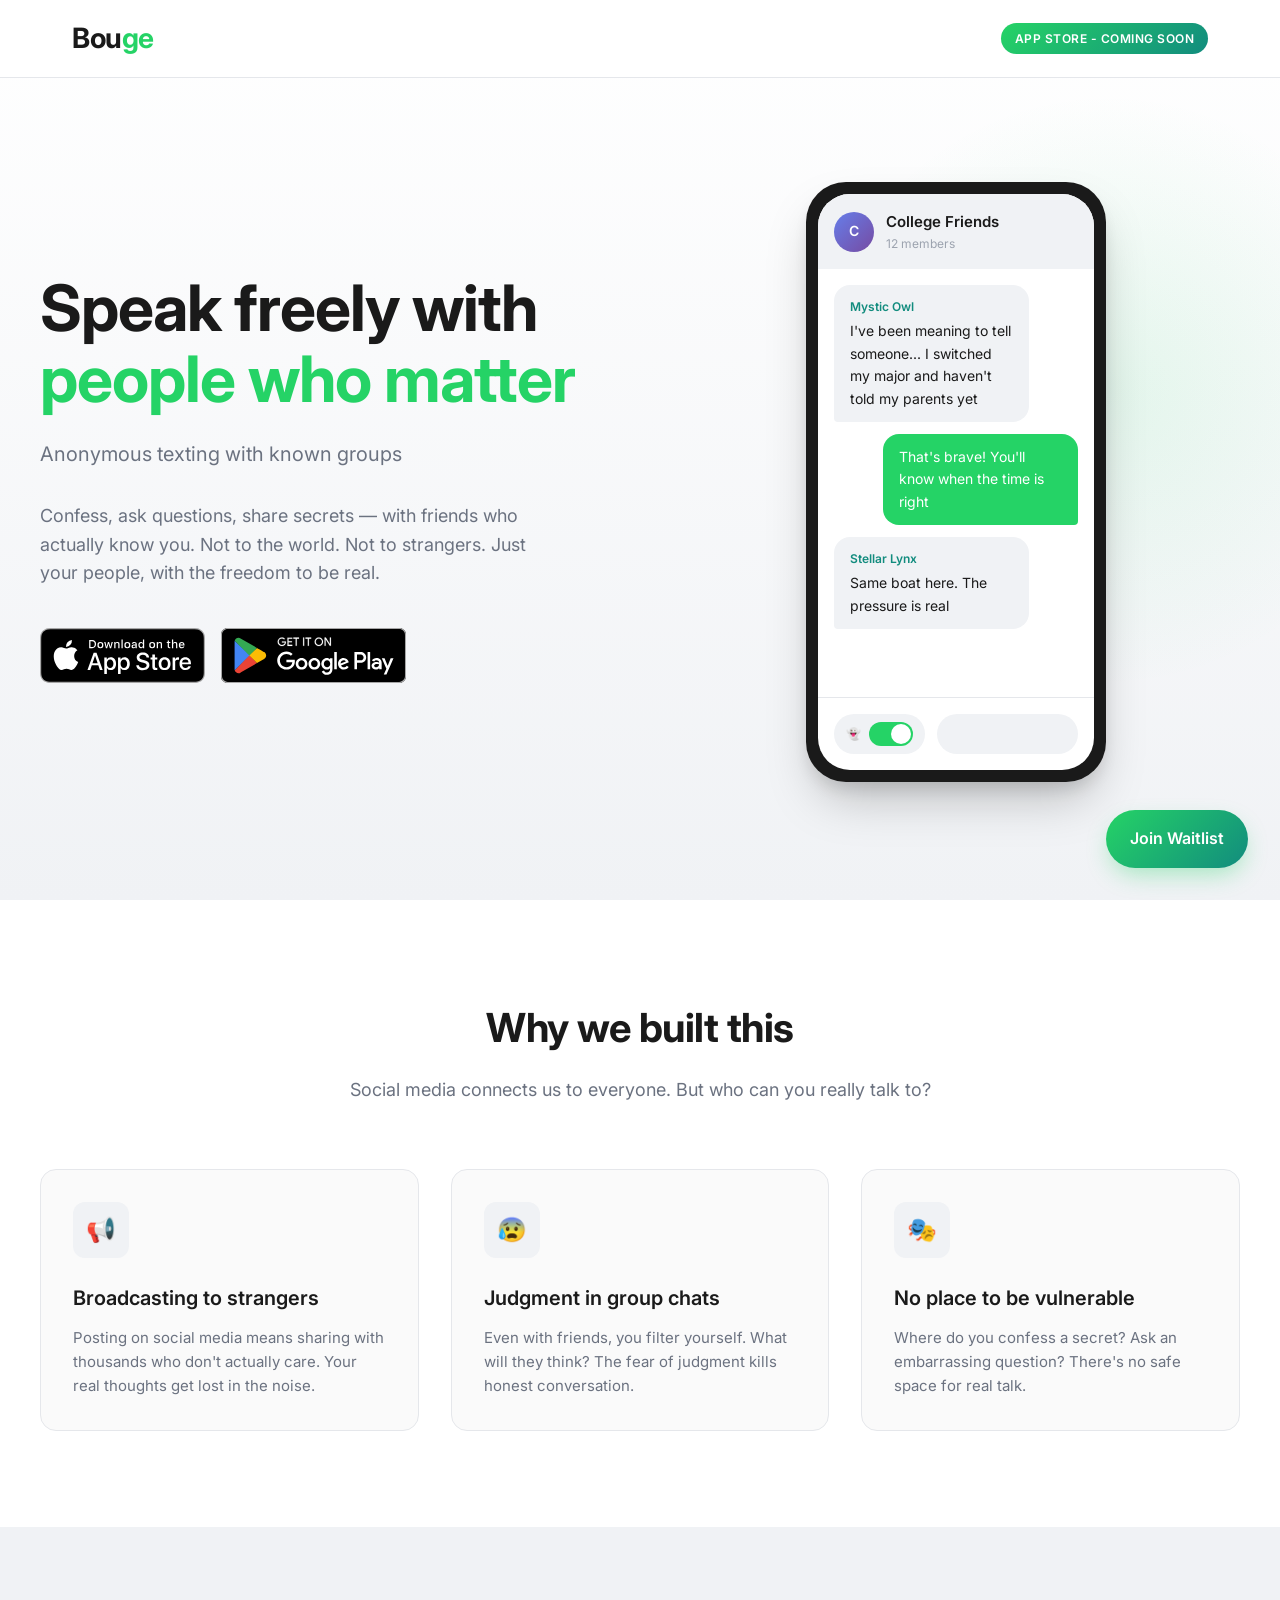
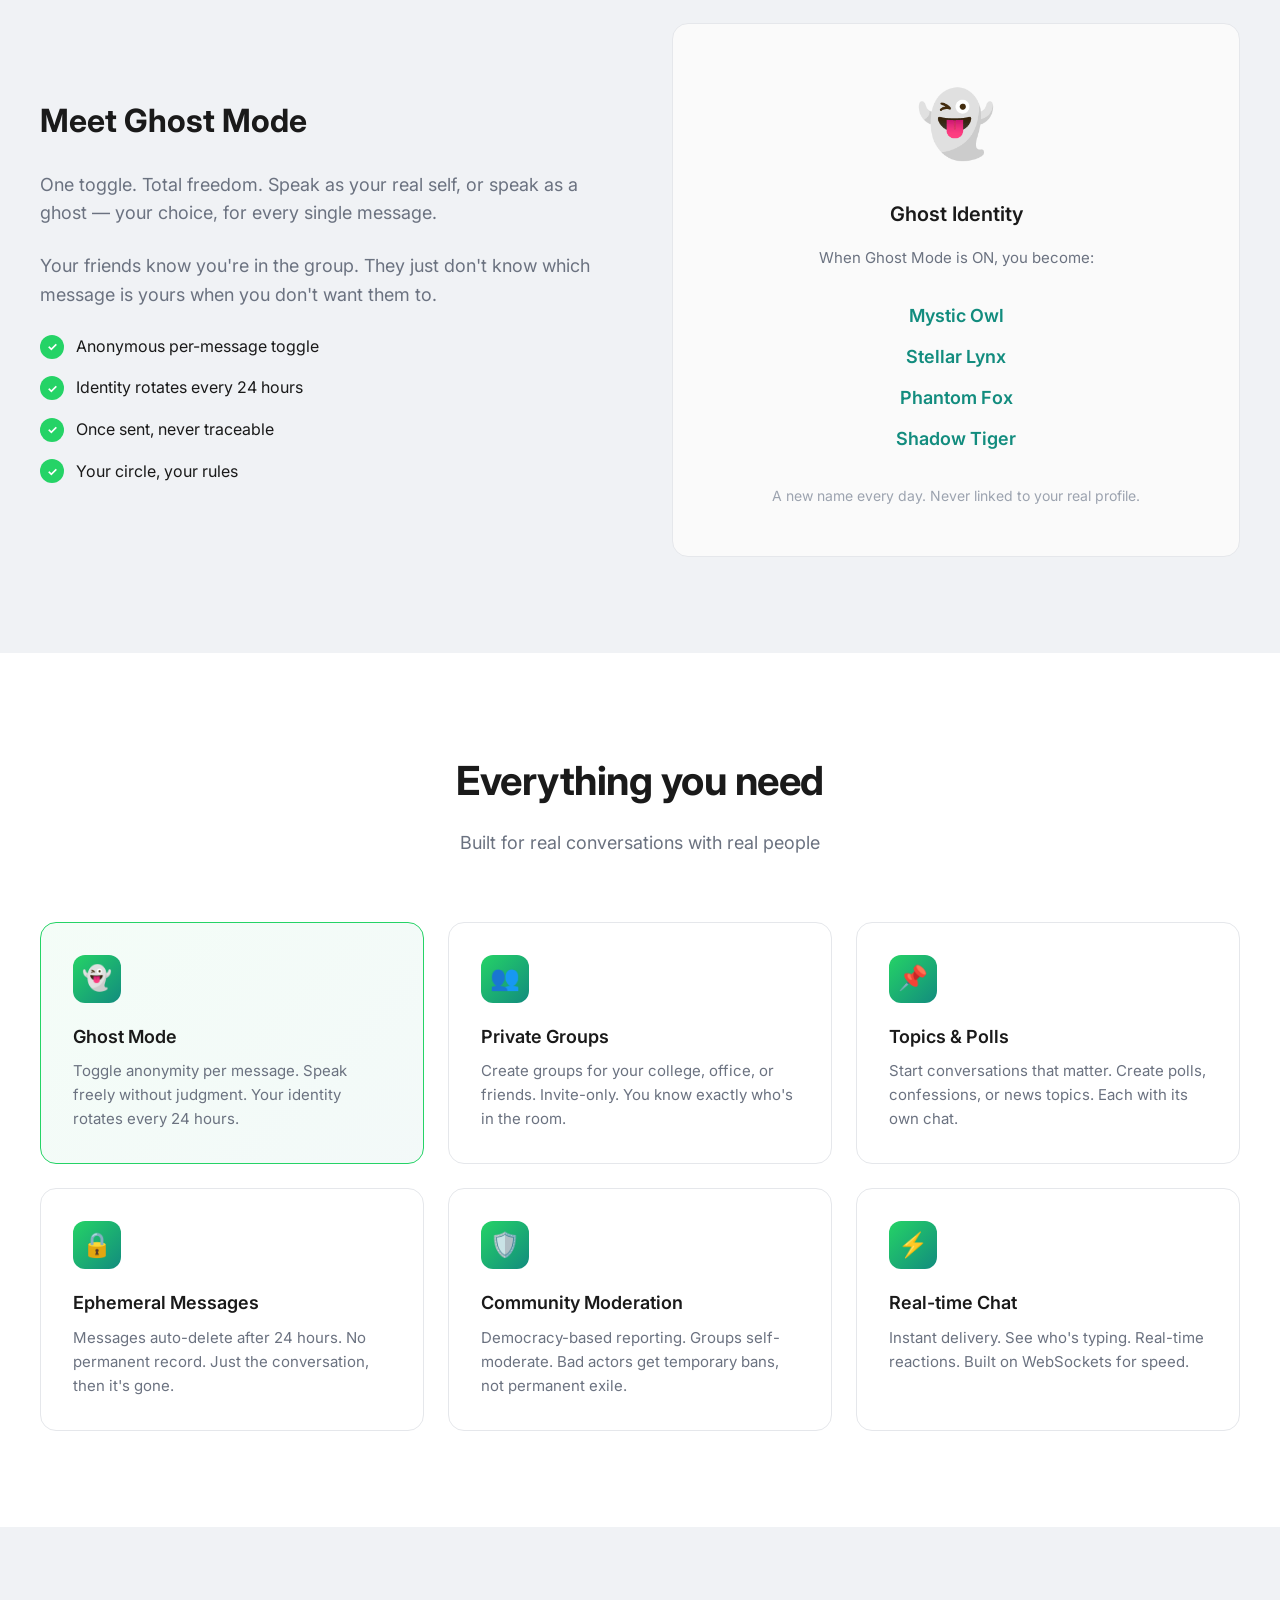
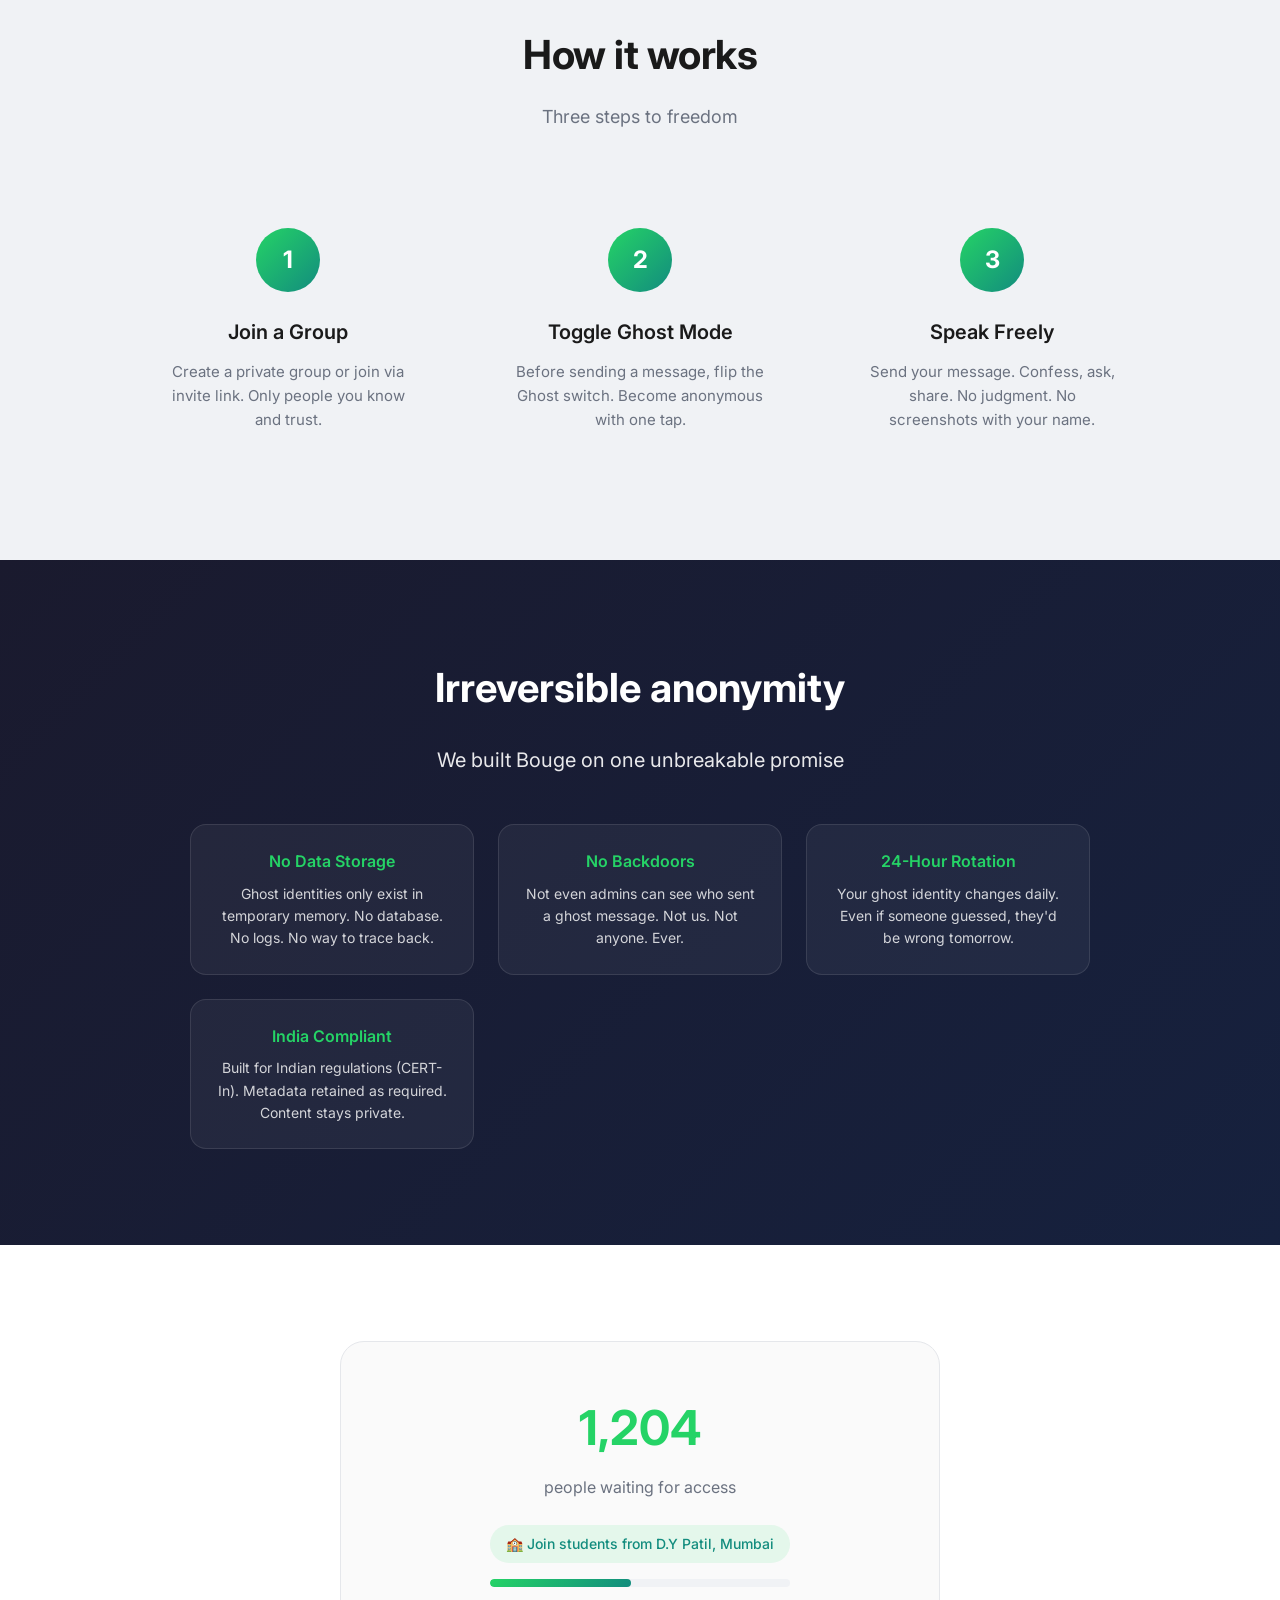
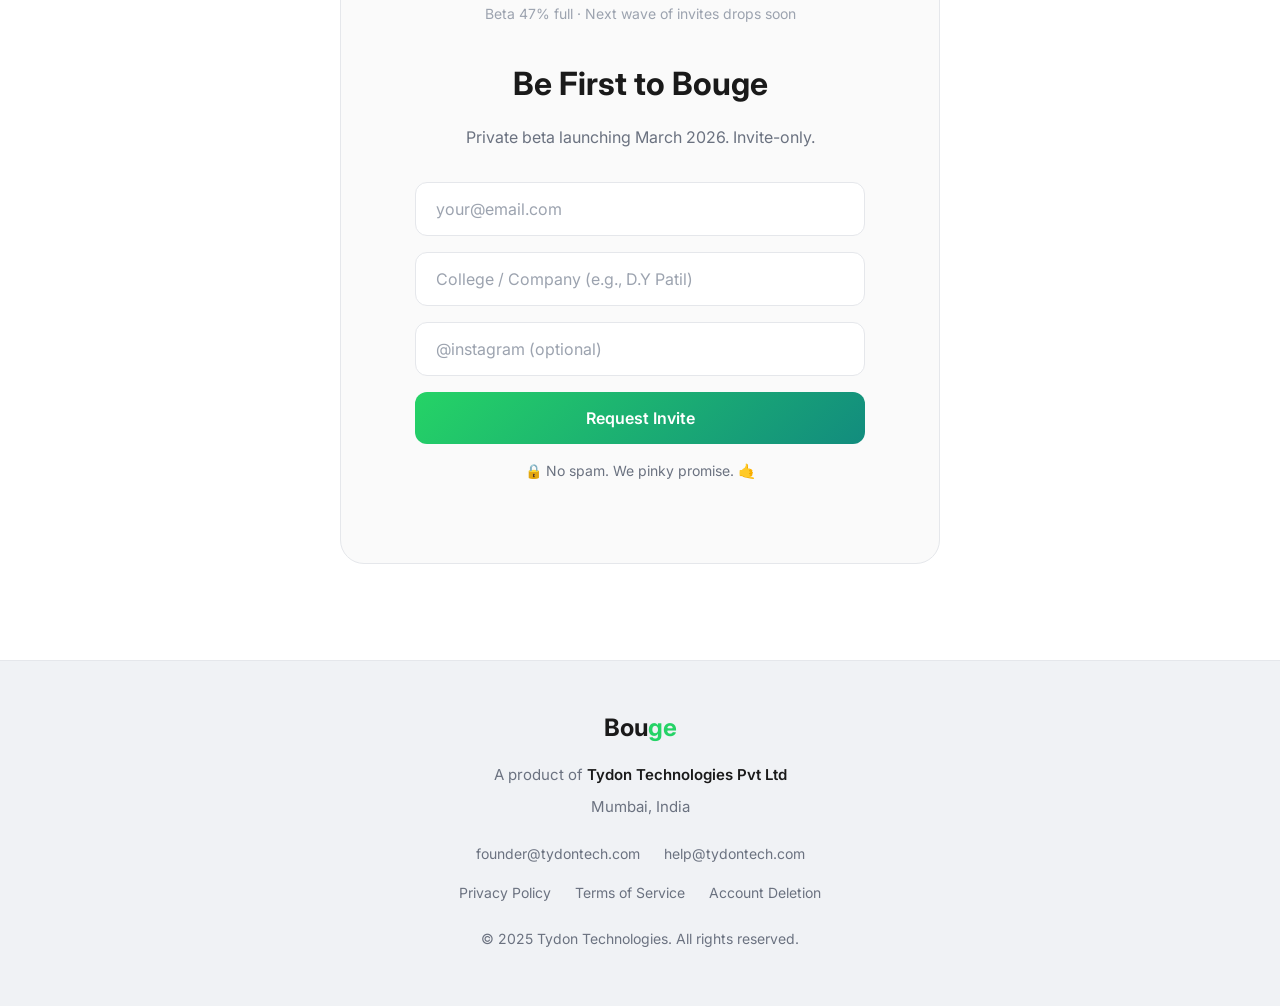
==== commit 62aba681: "mobile version fix" ====
--- a/index.html
+++ b/index.html
@@ -808,7 +808,6 @@
             }
 
             .phone-mockup {
-                order: -1;
                 transform: scale(0.9);
             }
         }
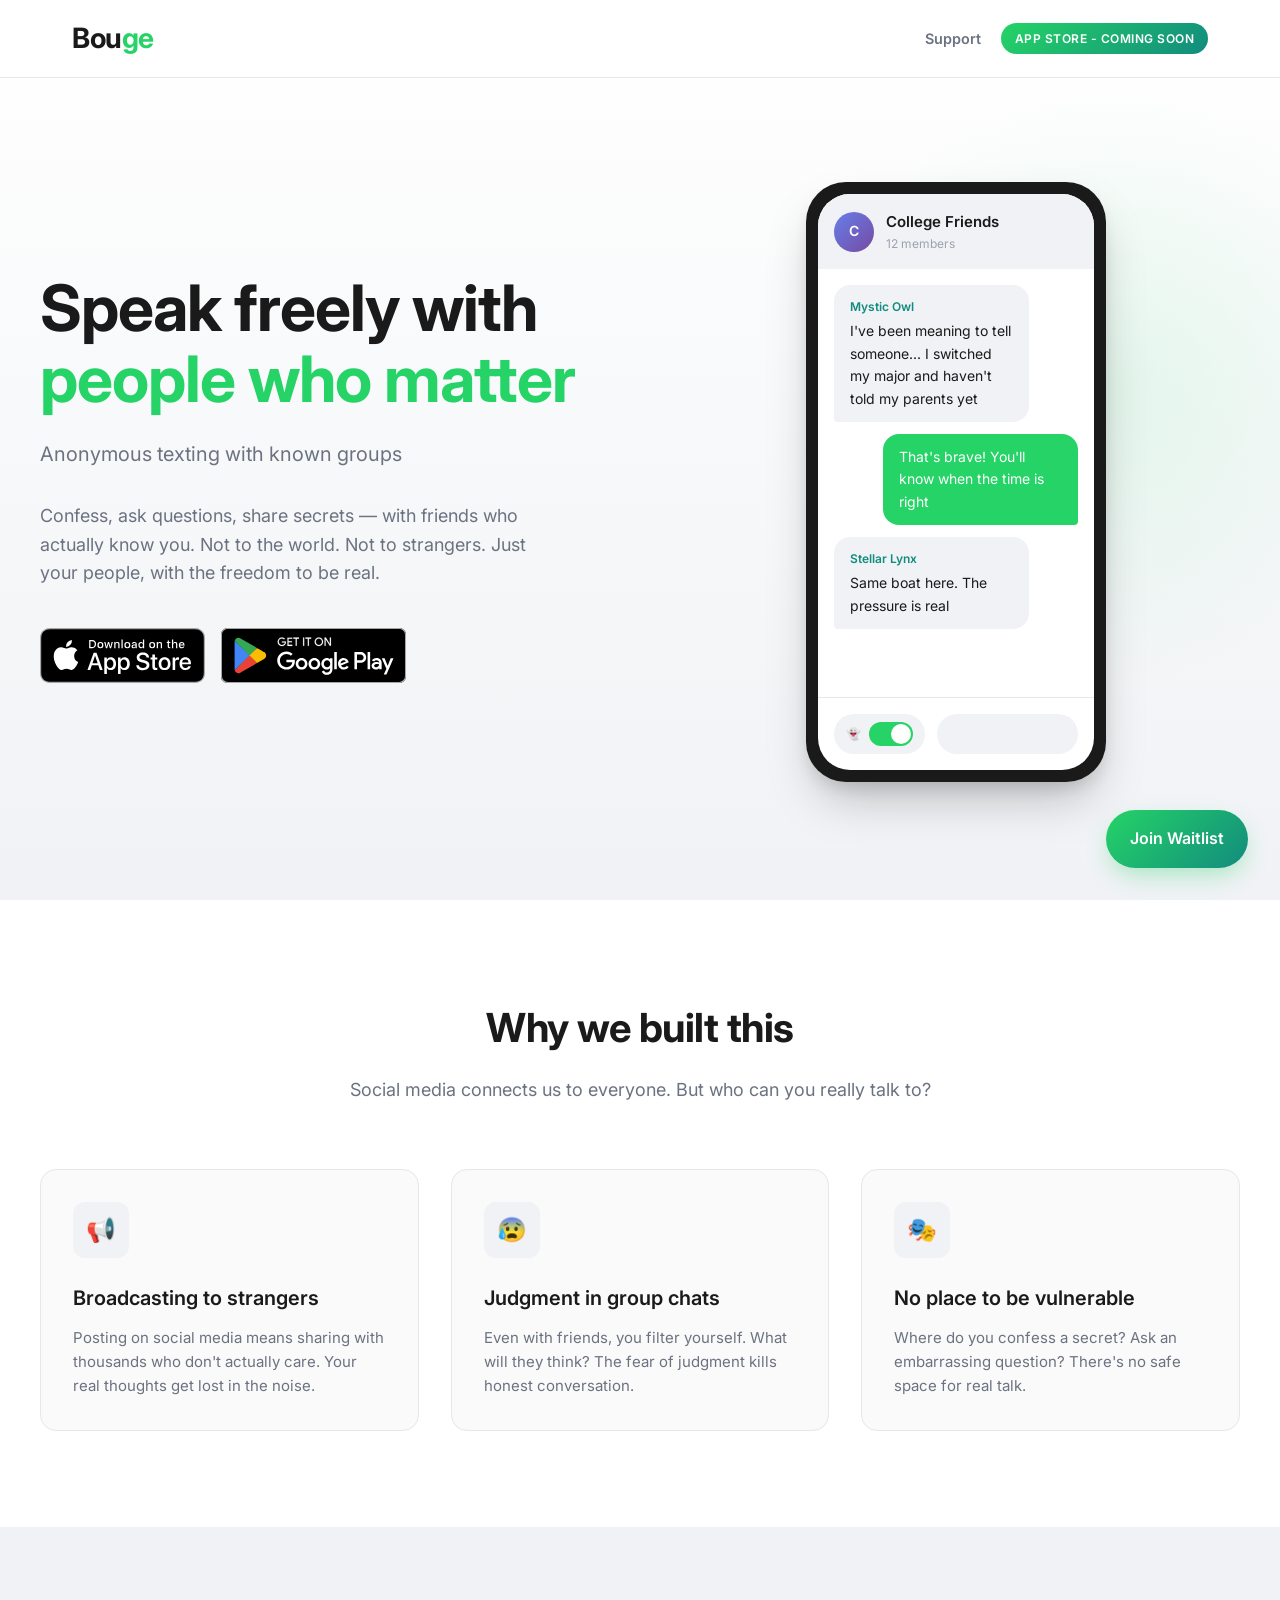
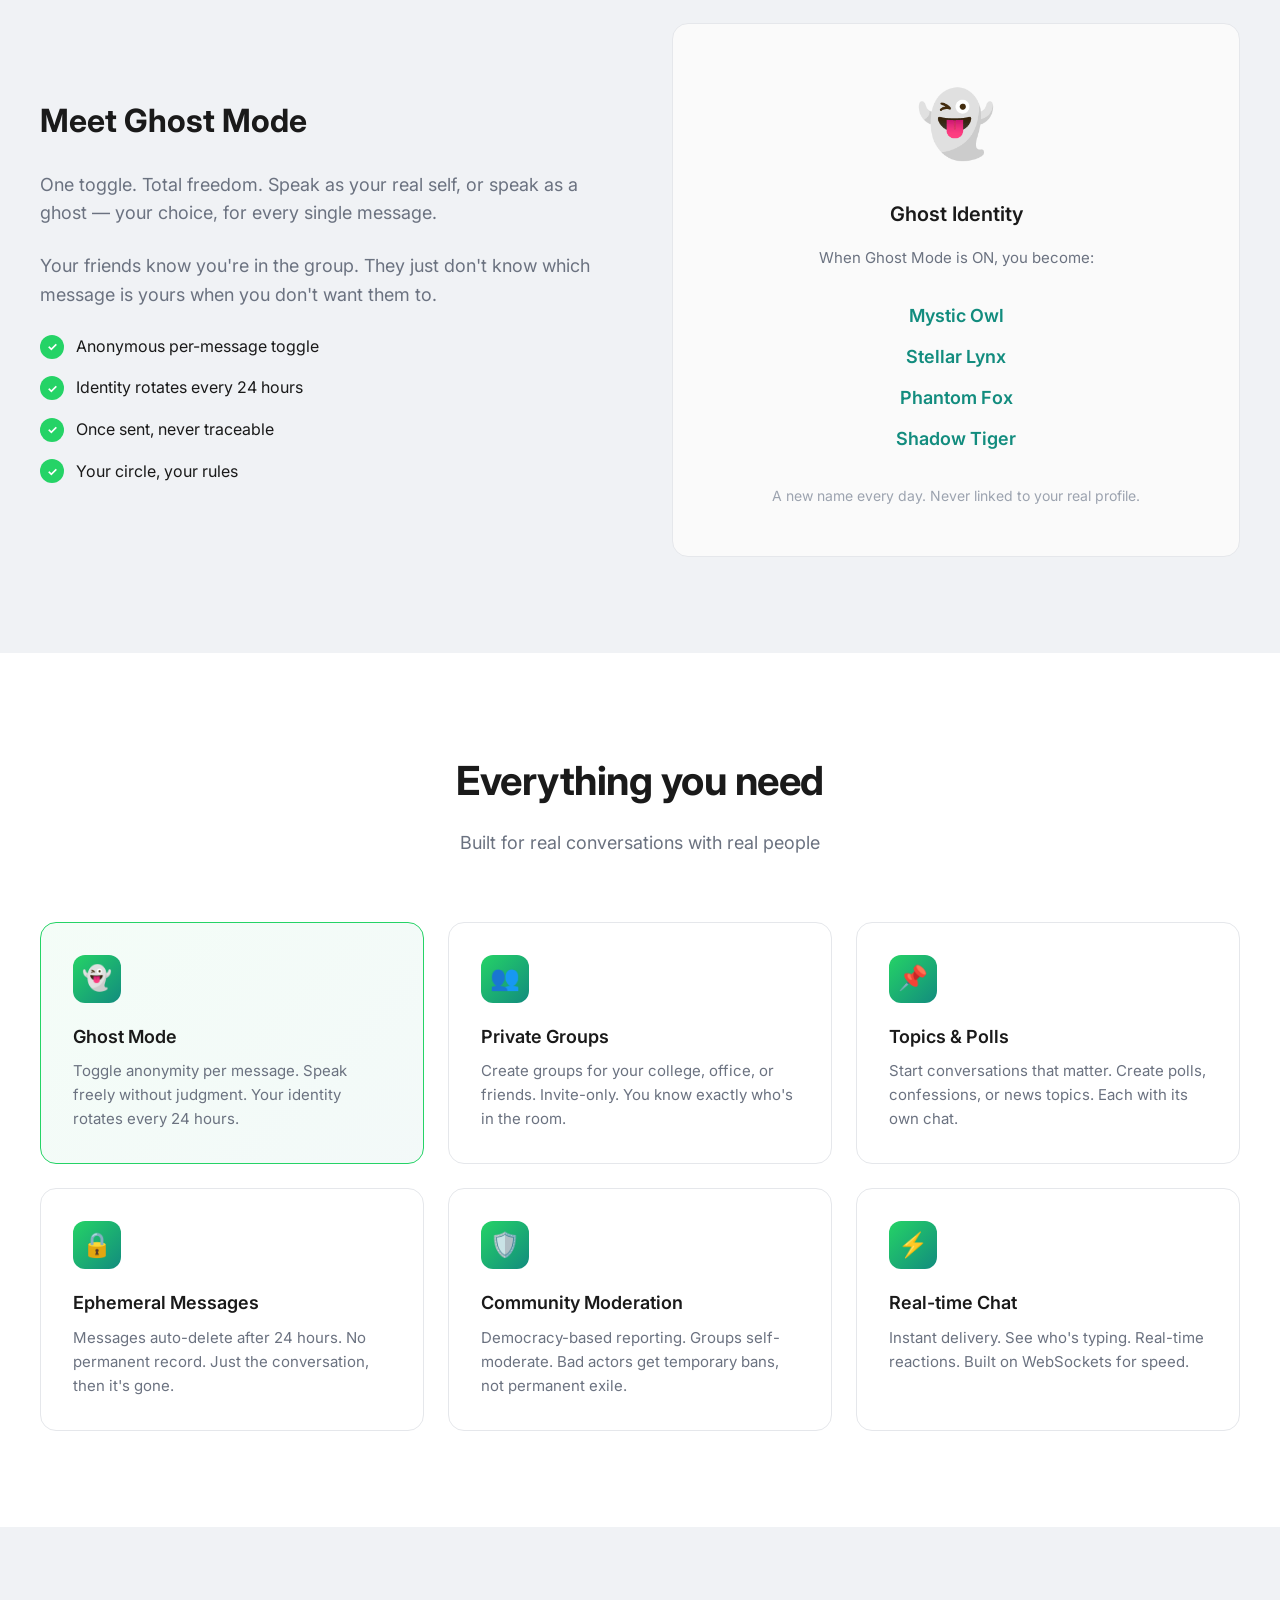
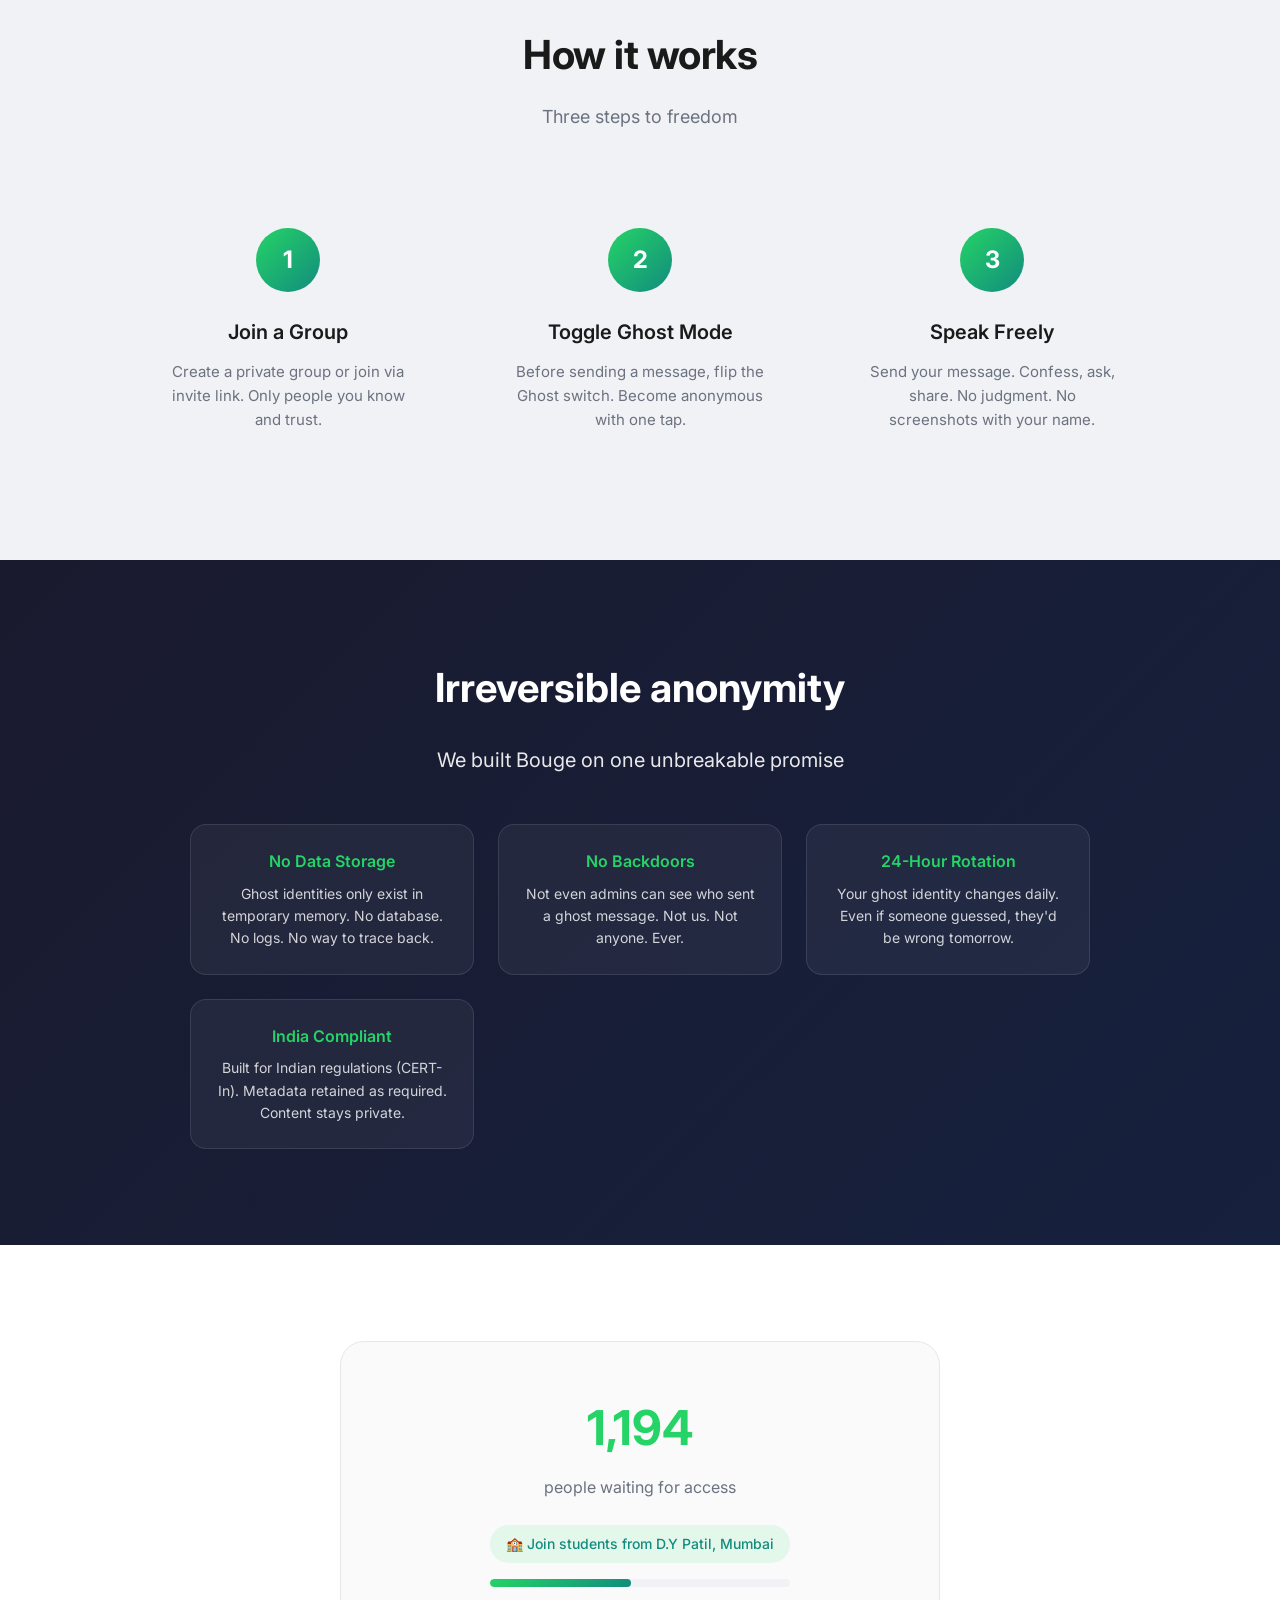
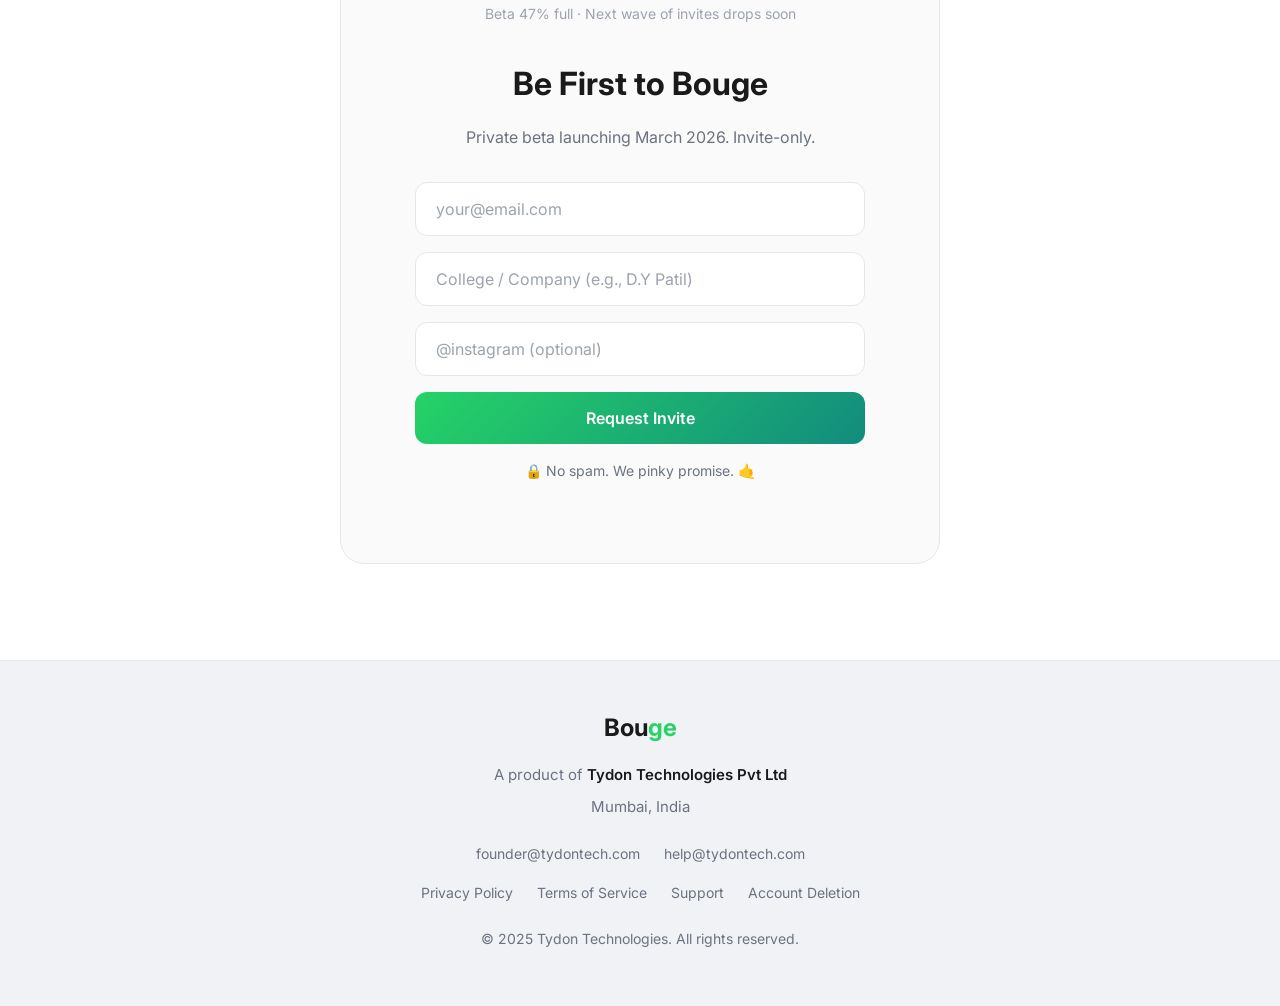
==== commit 383778f2: "feat: add support page and integrate support links across site navigation and footers" ====
--- a/index.html
+++ b/index.html
@@ -896,7 +896,10 @@
     <nav>
         <div class="nav-container">
             <div class="logo">Bou<span>ge</span></div>
-            <span class="badge">App Store - Coming Soon</span>
+            <div style="display: flex; gap: 1.25rem; align-items: center;">
+                <a href="/support.html" style="color: var(--color-text-secondary); text-decoration: none; font-weight: 600; font-size: 0.9rem; transition: color 0.2s;" onmouseover="this.style.color='var(--color-text)'" onmouseout="this.style.color='var(--color-text-secondary)'">Support</a>
+                <span class="badge">App Store - Coming Soon</span>
+            </div>
         </div>
     </nav>
 
@@ -1149,6 +1152,7 @@
         <div class="footer-contact" style="margin-top: 1rem;">
             <a href="/privacy.html">Privacy Policy</a>
             <a href="/terms.html">Terms of Service</a>
+            <a href="/support.html">Support</a>
             <a href="/account-deletion.html">Account Deletion</a>
         </div>
         <p style="margin-top: 1.5rem; font-size: 0.875rem;">© 2025 Tydon Technologies. All rights reserved.</p>
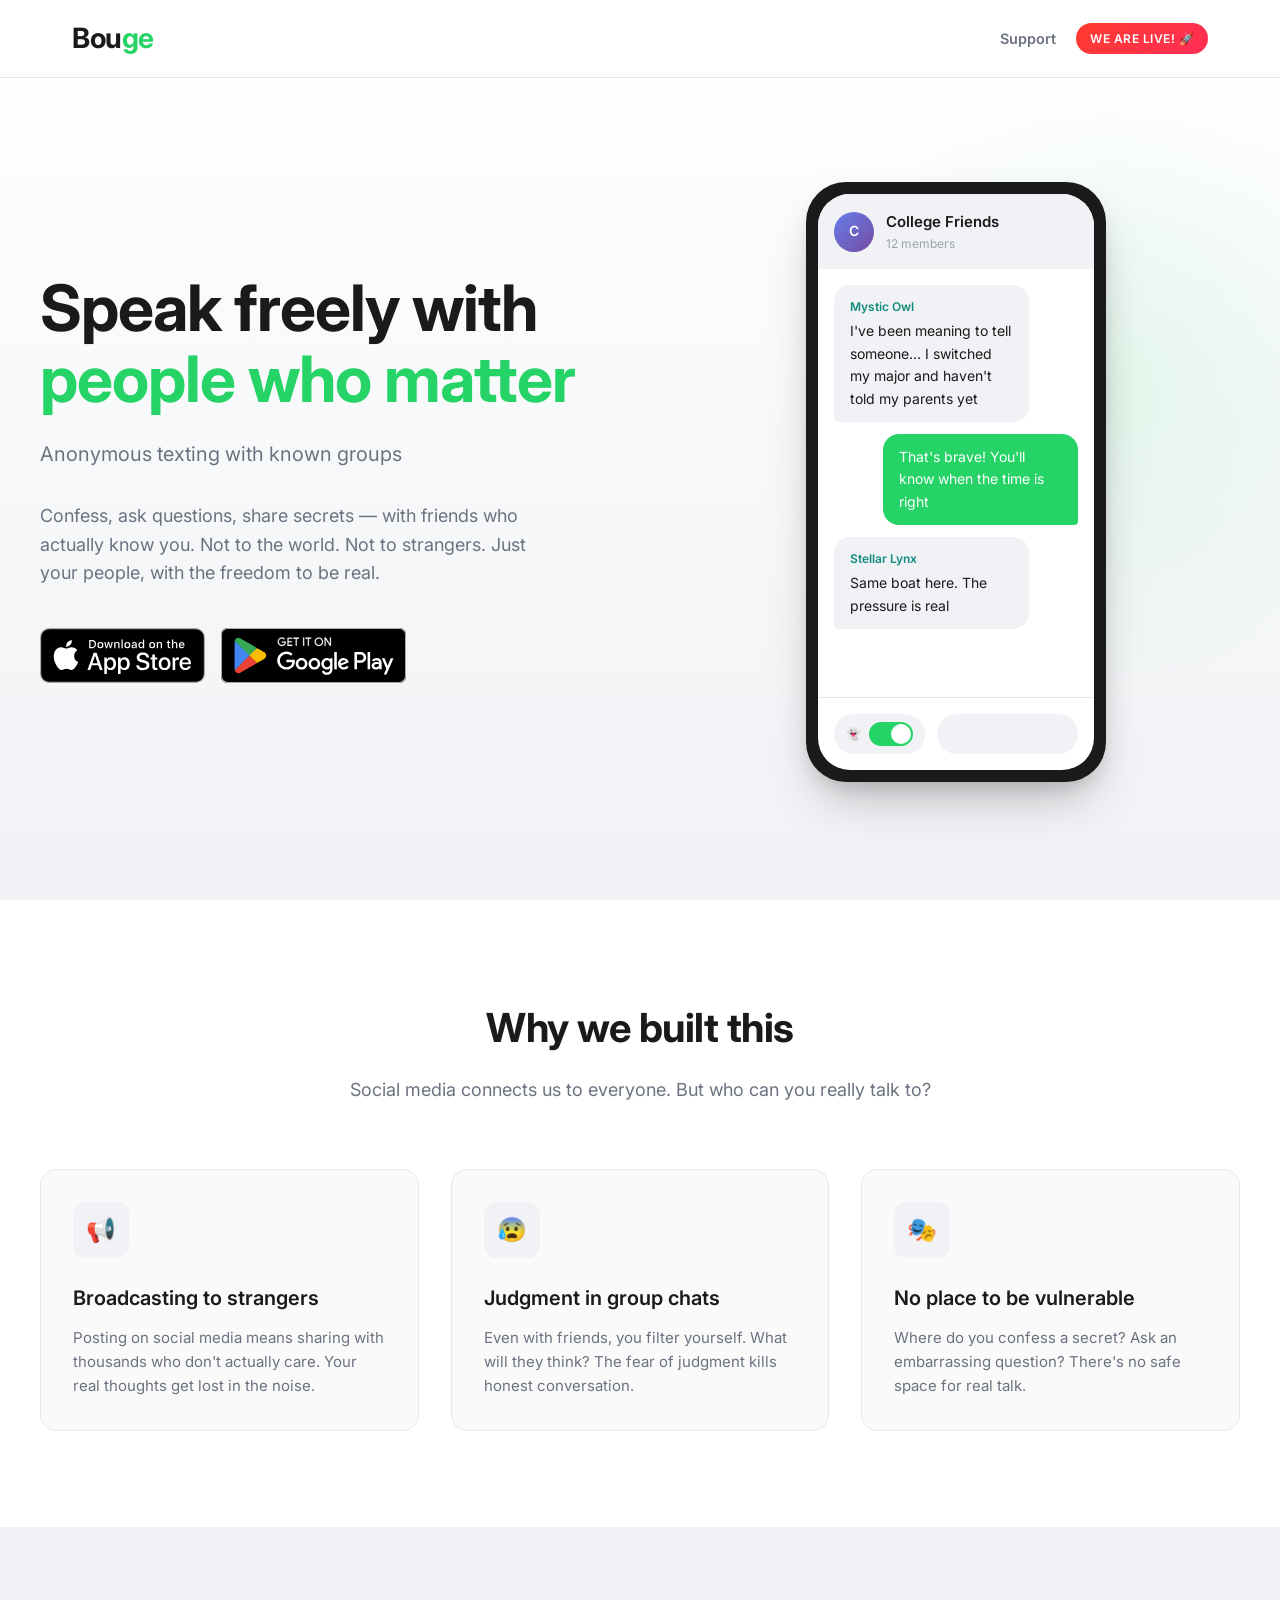
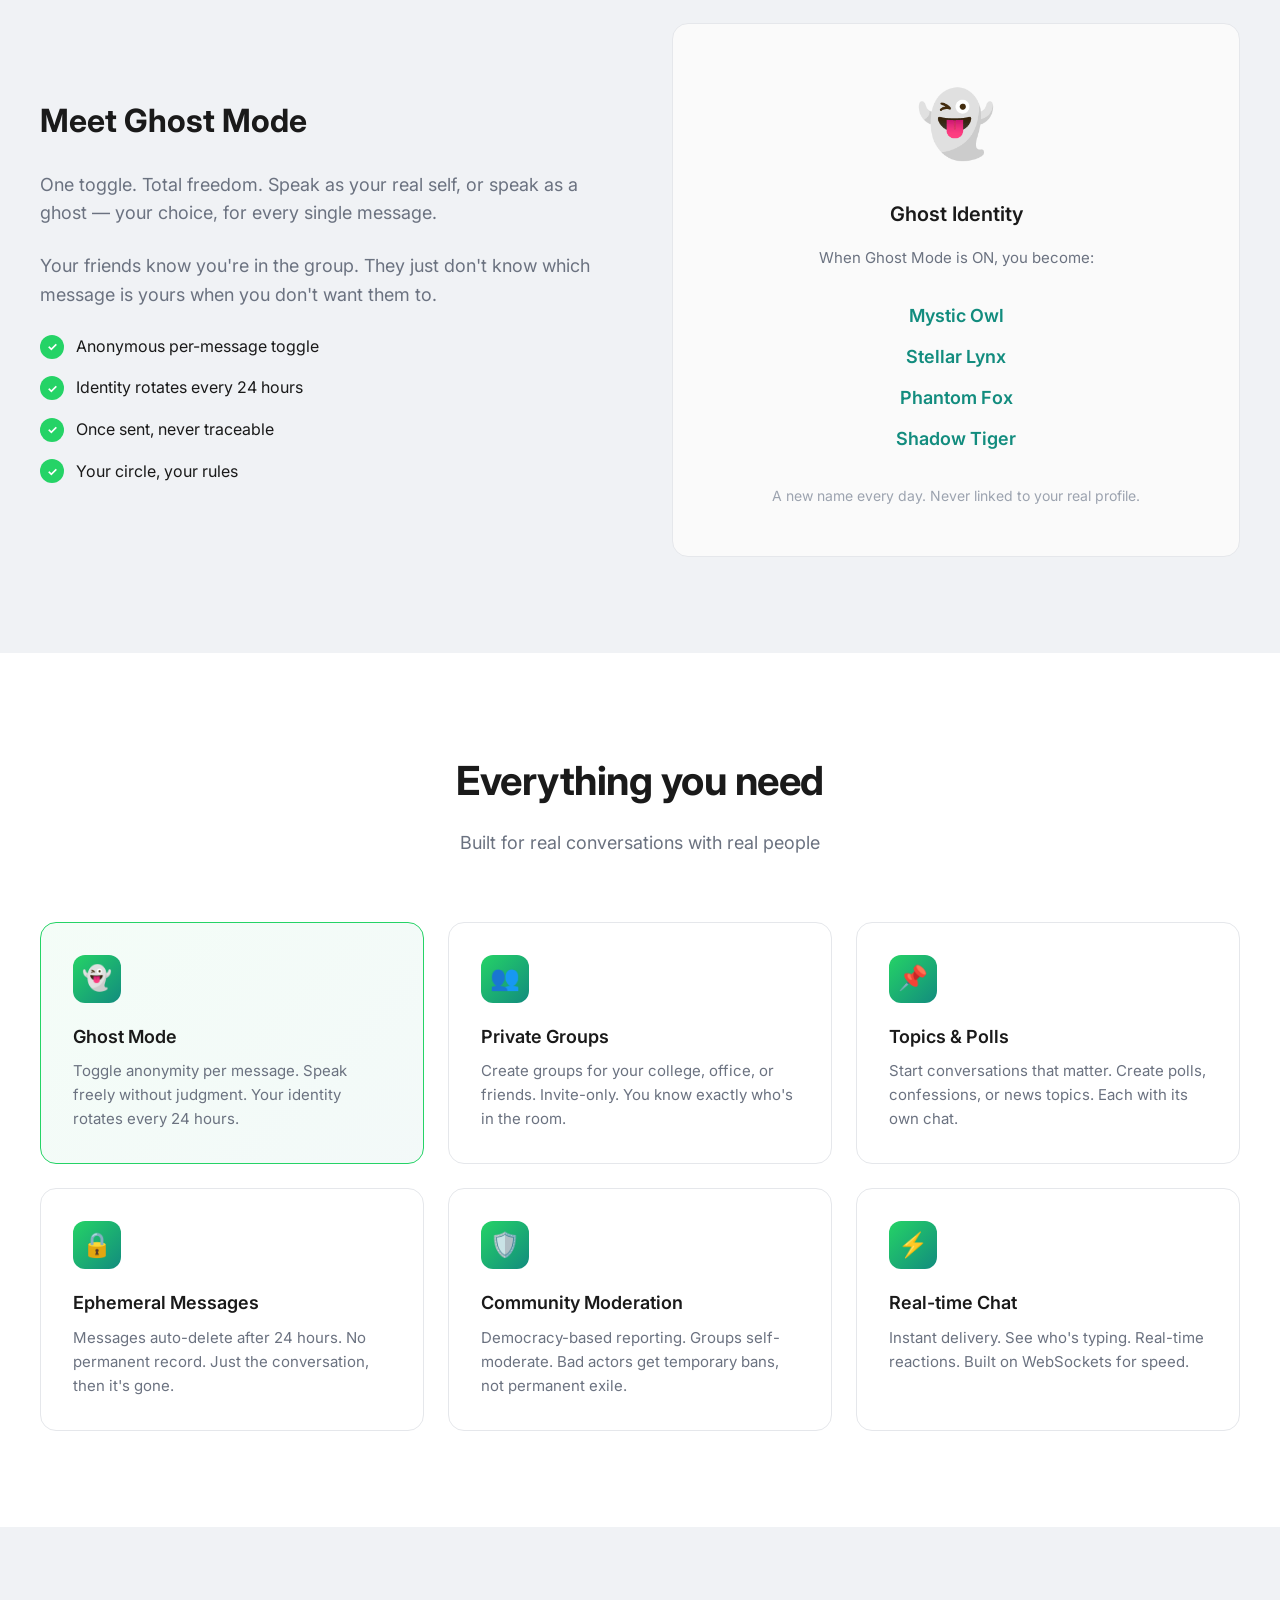
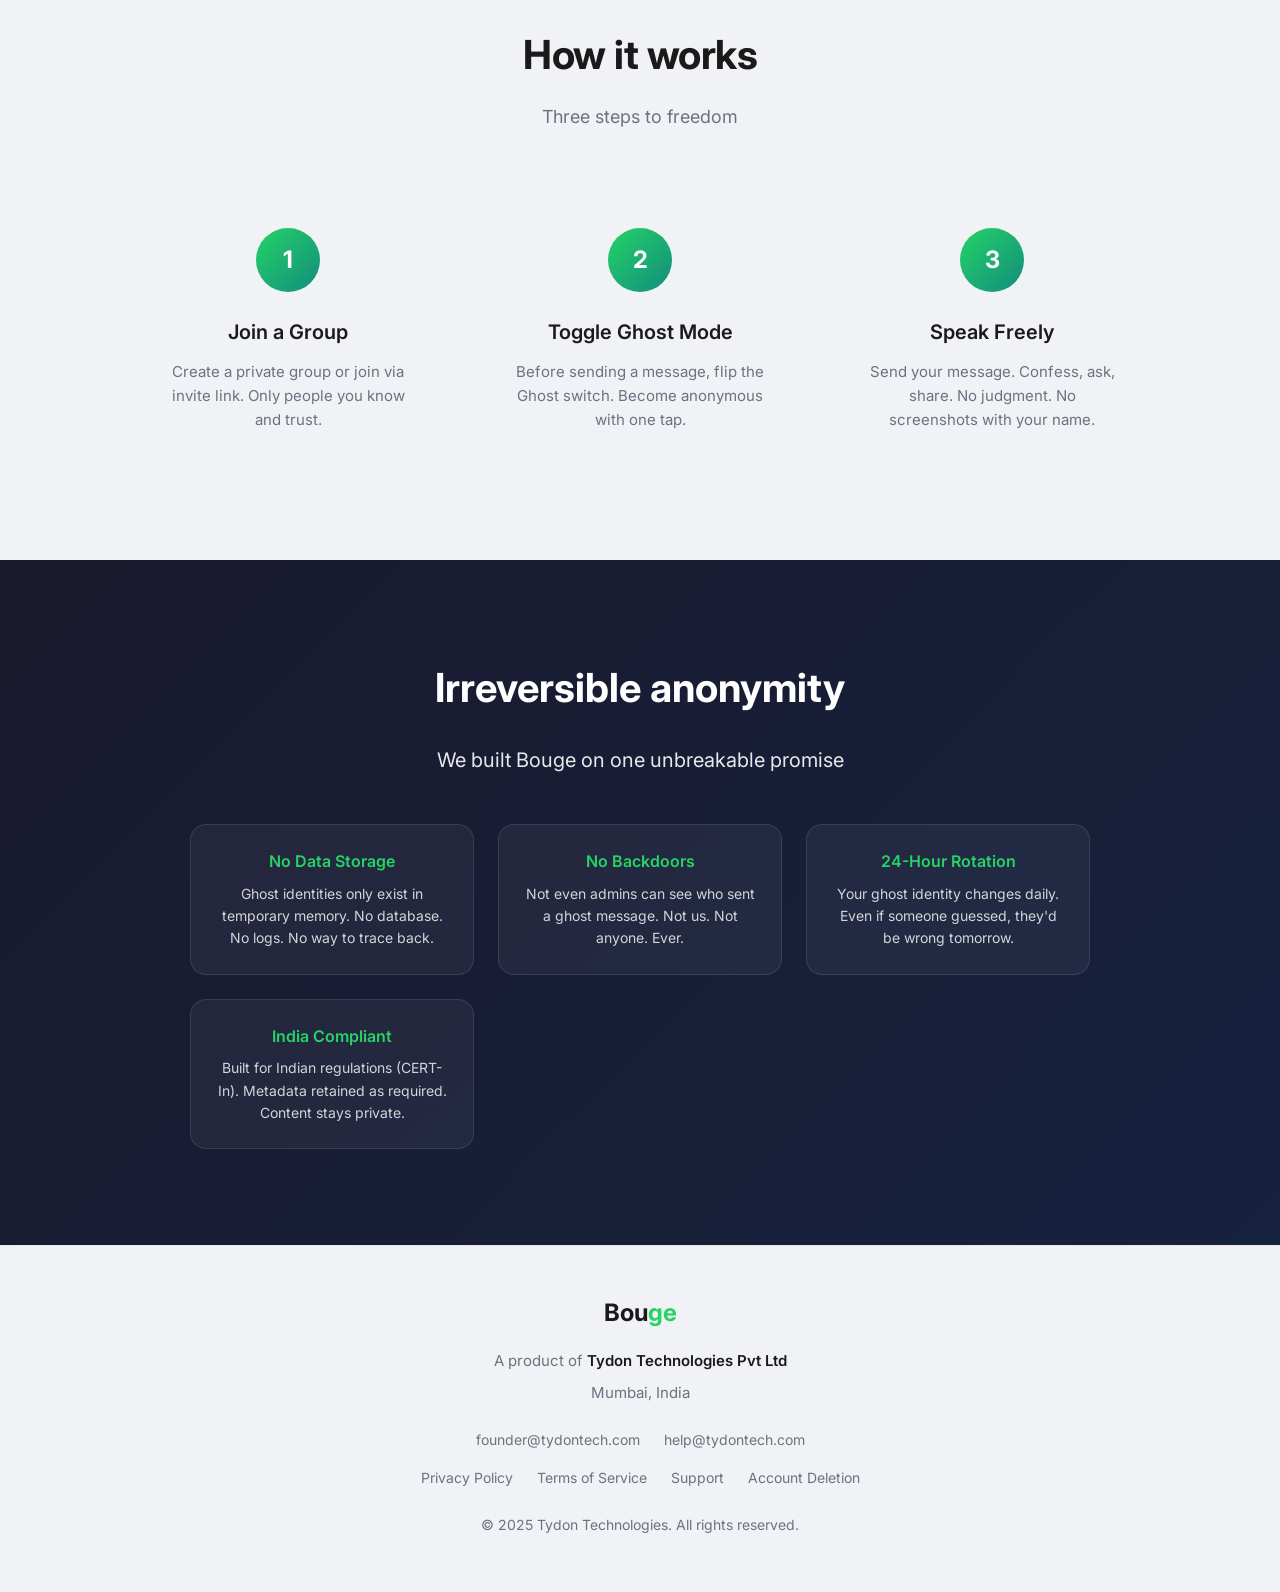
==== commit c0d69e4d: "added ios link on website" ====
--- a/index.html
+++ b/index.html
@@ -890,15 +890,17 @@
 </head>
 
 <body>
+    <!-- 
     <a href="#waitlist-section" class="floating-waitlist-btn">
         Join Waitlist
     </a>
+    -->
     <nav>
         <div class="nav-container">
             <div class="logo">Bou<span>ge</span></div>
             <div style="display: flex; gap: 1.25rem; align-items: center;">
                 <a href="/support.html" style="color: var(--color-text-secondary); text-decoration: none; font-weight: 600; font-size: 0.9rem; transition: color 0.2s;" onmouseover="this.style.color='var(--color-text)'" onmouseout="this.style.color='var(--color-text-secondary)'">Support</a>
-                <span class="badge">App Store - Coming Soon</span>
+                <span class="badge" style="background: linear-gradient(135deg, #FF3B30 0%, #FF2D55 100%);">We are Live! 🚀</span>
             </div>
         </div>
     </nav>
@@ -913,7 +915,7 @@
                     Not to the world. Not to strangers. Just your people, with the freedom to be real.
                 </p>
                 <div class="app-badges">
-                    <a href="#waitlist-section" onclick="alert('iOS App Store is coming soon! Please join the waitlist to get notified.')">
+                    <a href="https://apps.apple.com/in/app/bouge/id6761082516" target="_blank">
                         <img src="images/app-store-black.svg" height="55" alt="Download on the App Store">
                     </a>
                     <a href="https://play.google.com/store/apps/details?id=com.tydon.vibechat" target="_blank">
@@ -1116,6 +1118,7 @@
         </div>
     </section>
 
+    <!--
     <section class="waitlist" id="waitlist-section">
         <div class="container">
             <div class="waitlist-box animate-on-scroll">
@@ -1140,6 +1143,7 @@
             </div>
         </div>
     </section>
+    -->
 
     <footer>
         <div class="footer-logo">Bou<span>ge</span></div>
@@ -1268,7 +1272,7 @@
             requestAnimationFrame(update);
         }
 
-        // Trigger counter animation when section is visible
+        /* Trigger counter animation when section is visible
         const waitlistObserver = new IntersectionObserver((entries) => {
             entries.forEach(entry => {
                 if (entry.isIntersecting) {
@@ -1278,7 +1282,11 @@
             });
         }, { threshold: 0.5 });
 
-        waitlistObserver.observe(document.querySelector('.waitlist'));
+        const waitlistSection = document.querySelector('.waitlist');
+        if (waitlistSection) {
+            waitlistObserver.observe(waitlistSection);
+        }
+        */
     </script>
 </body>
 
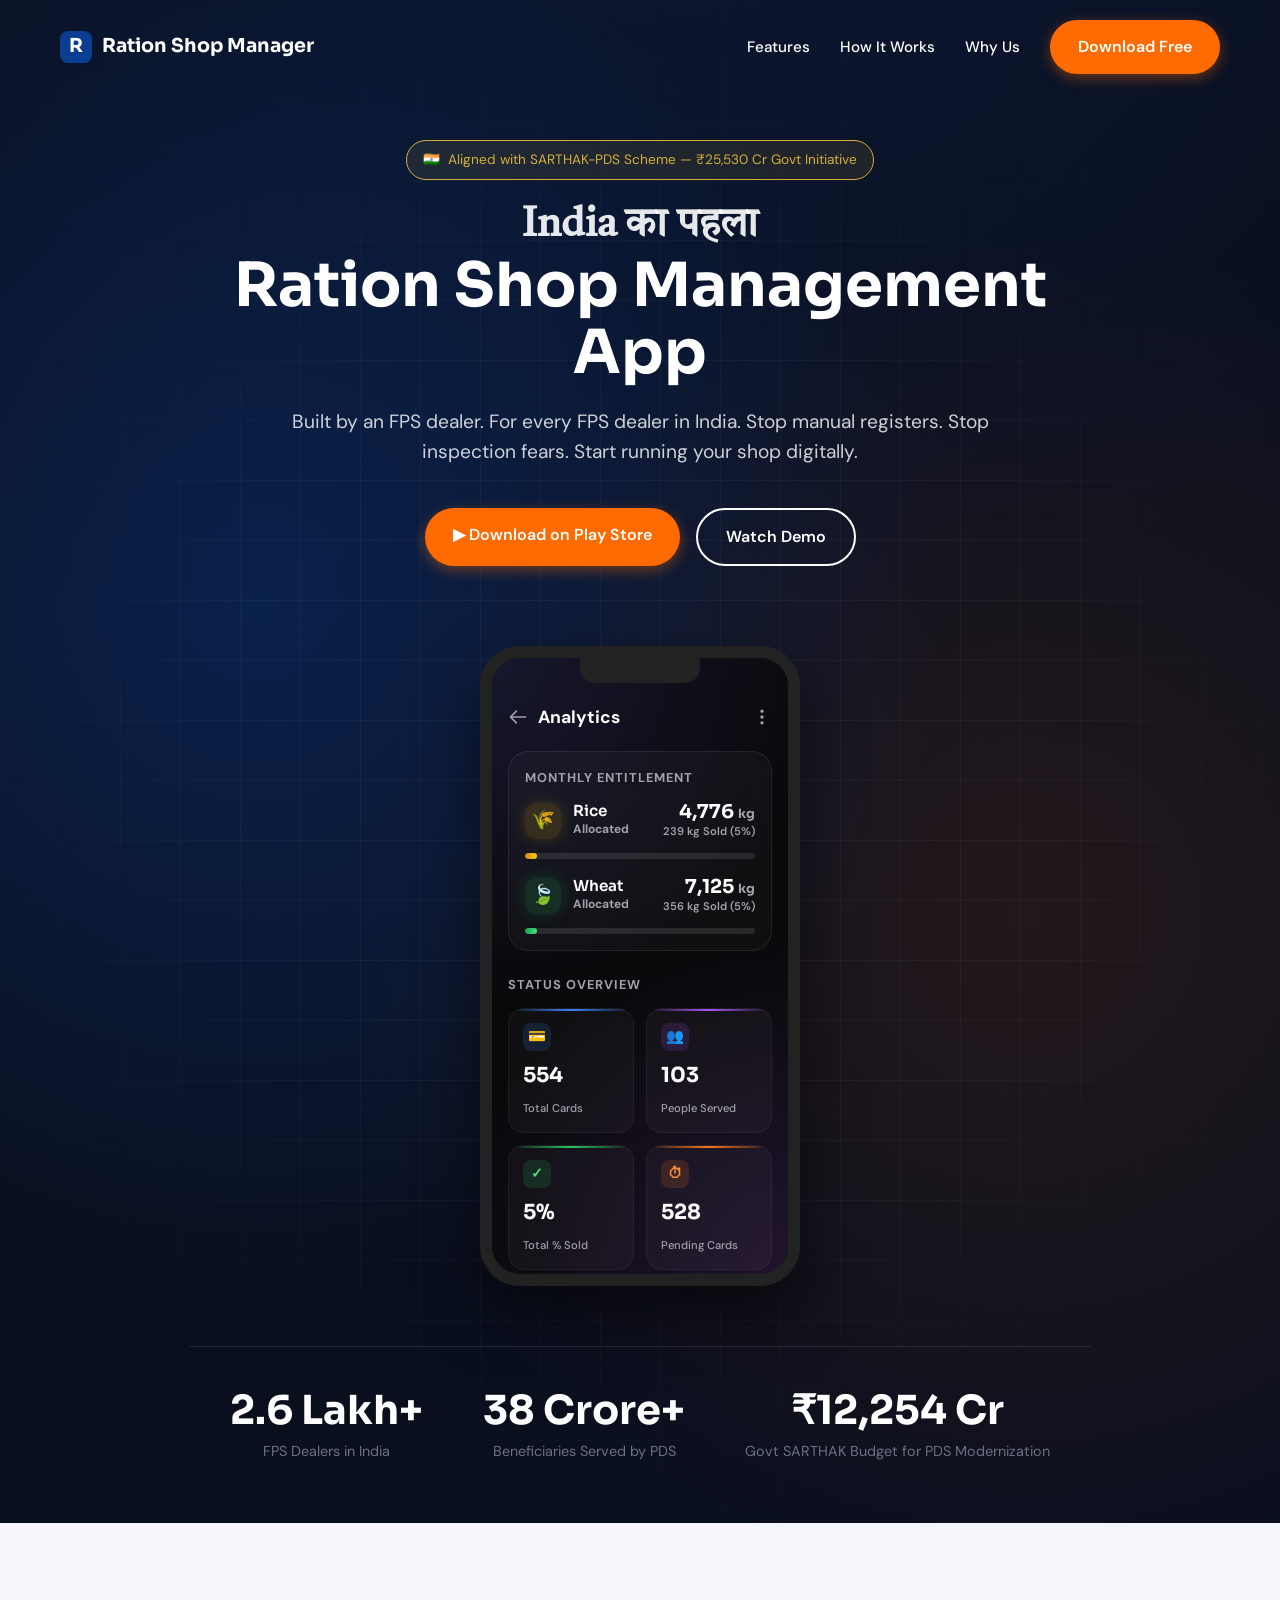
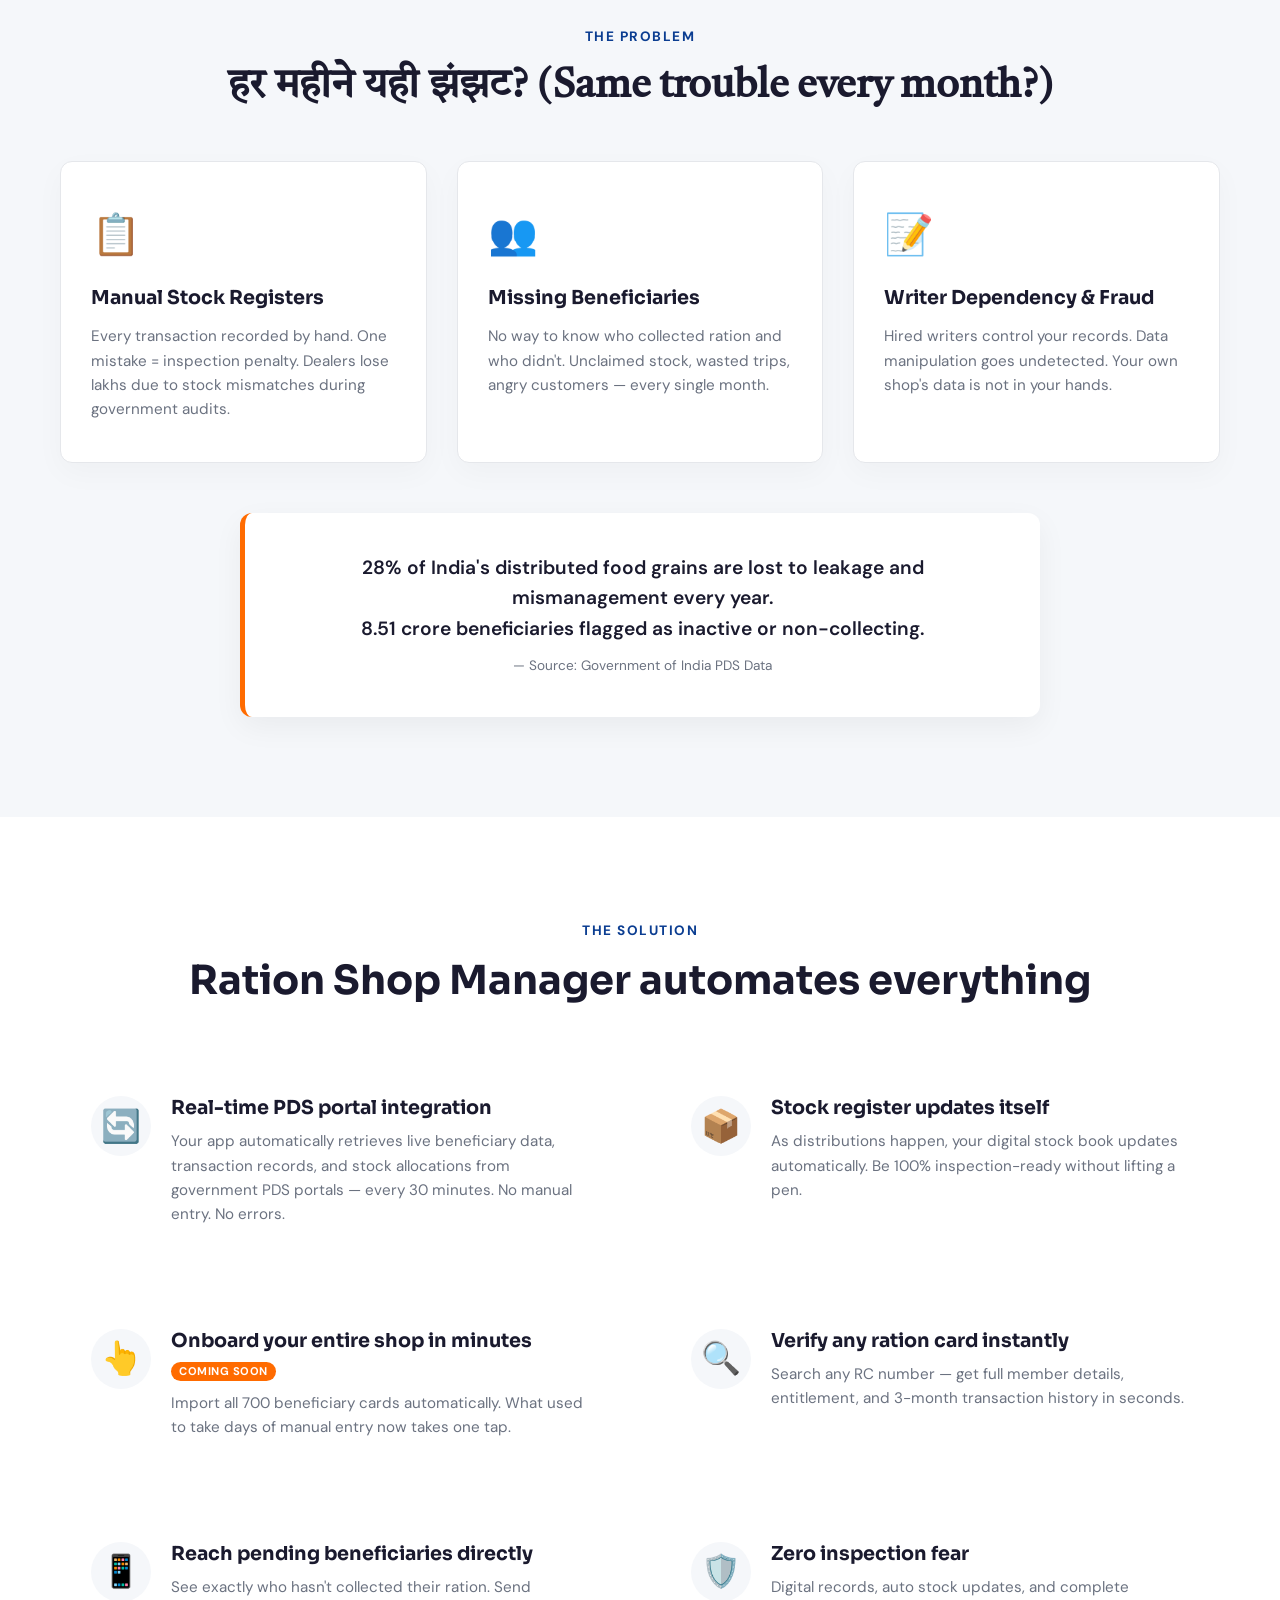
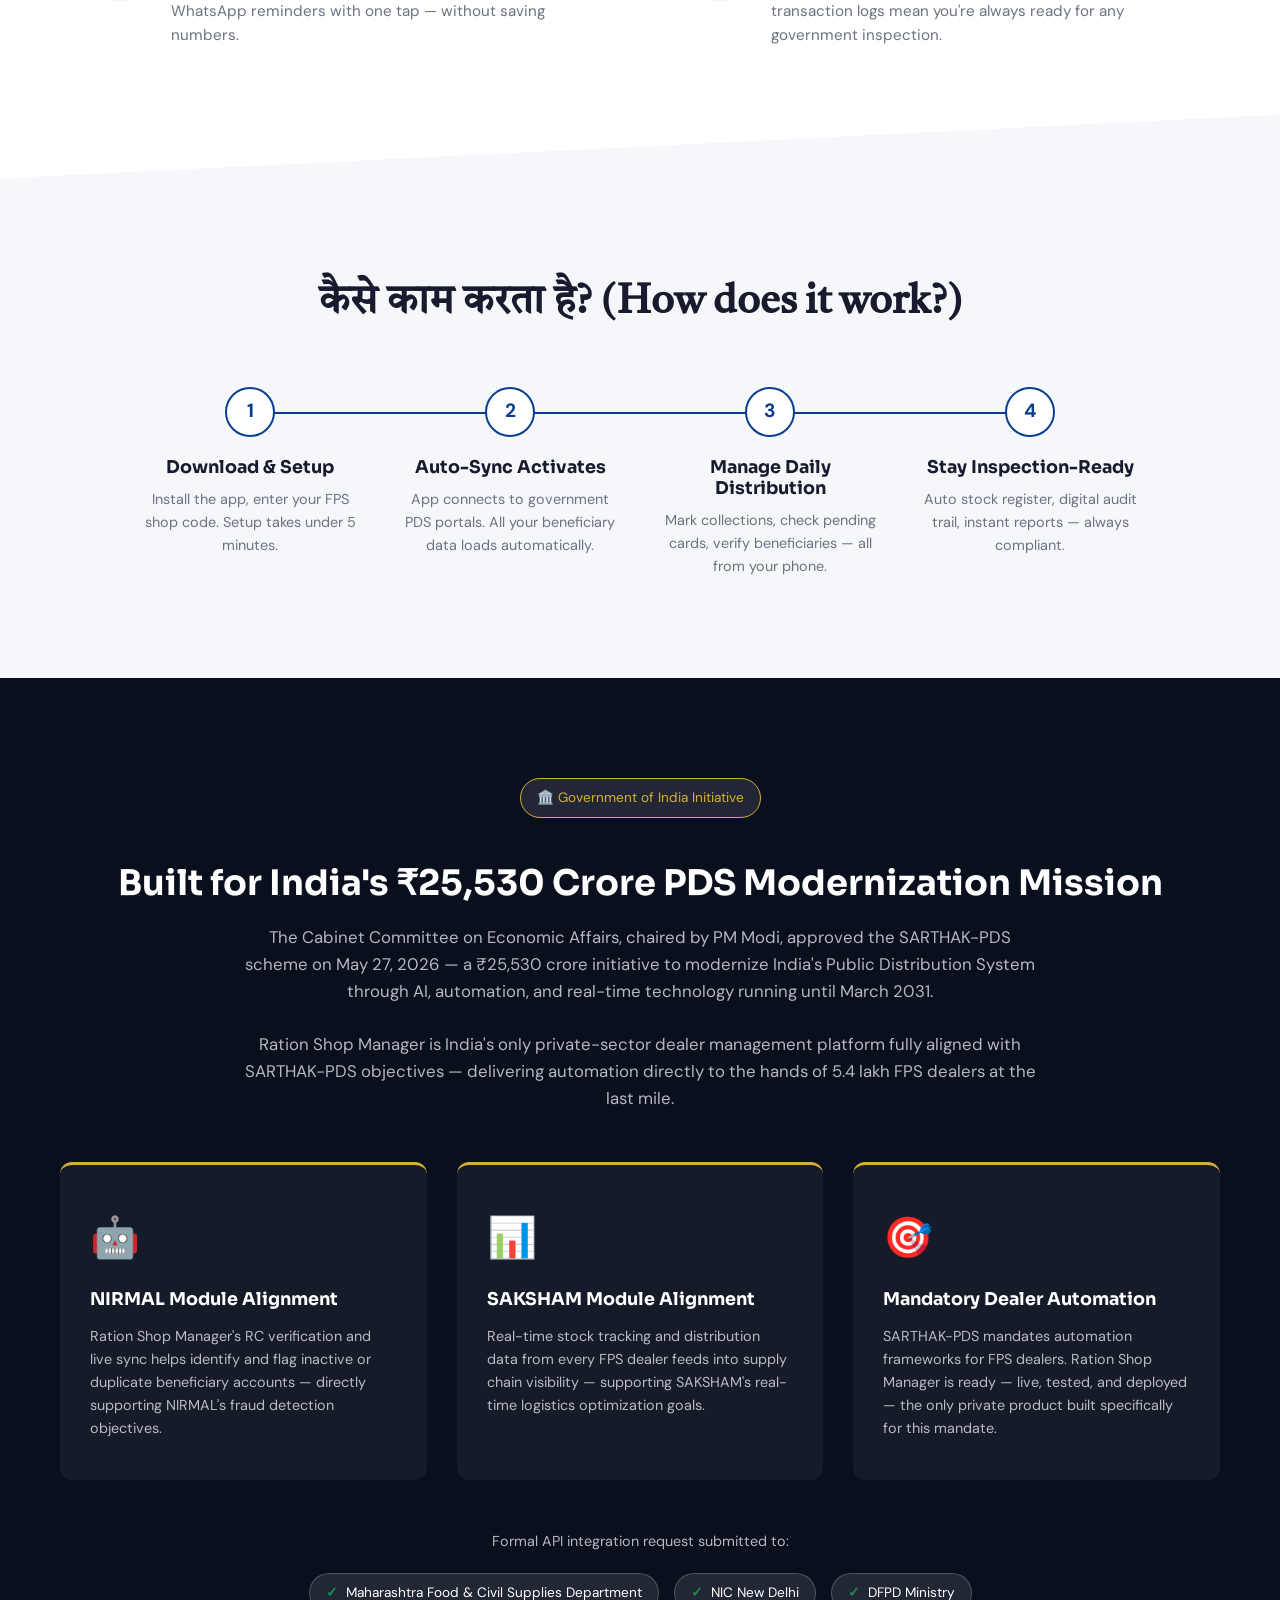
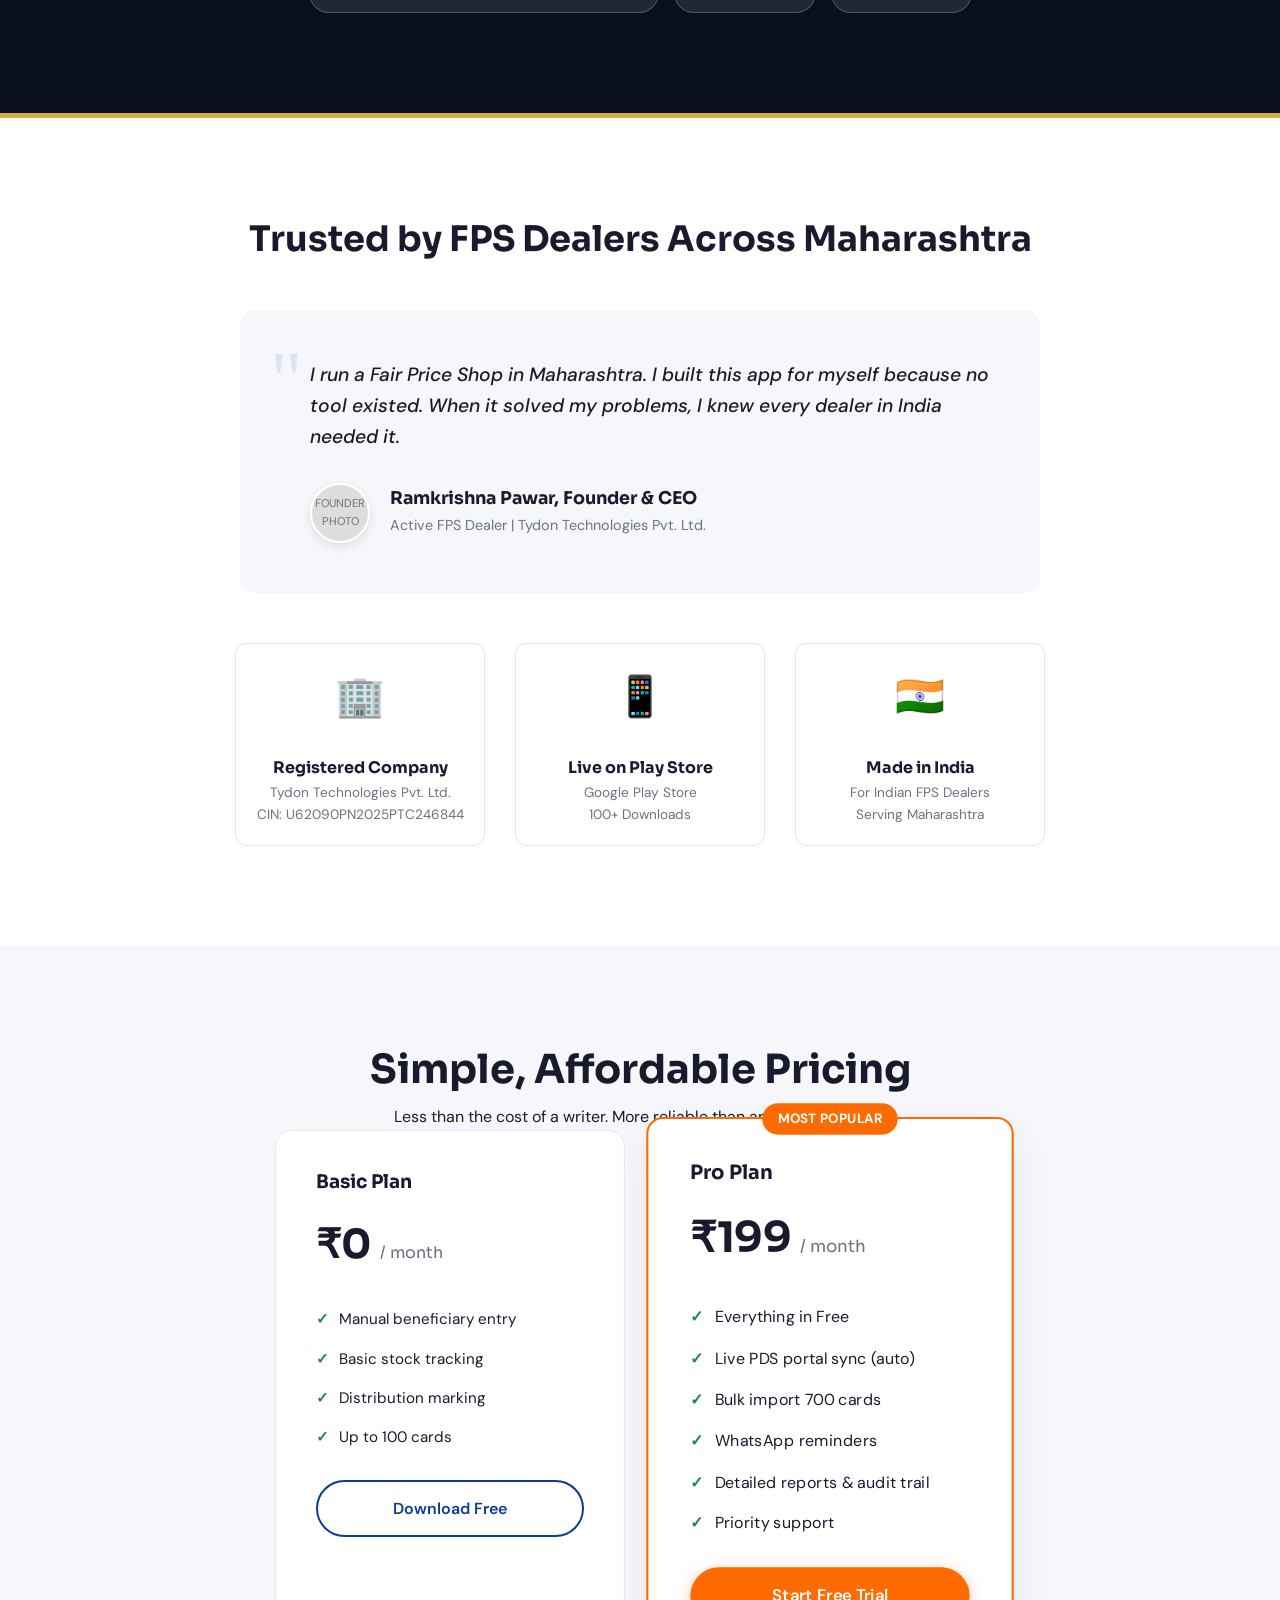
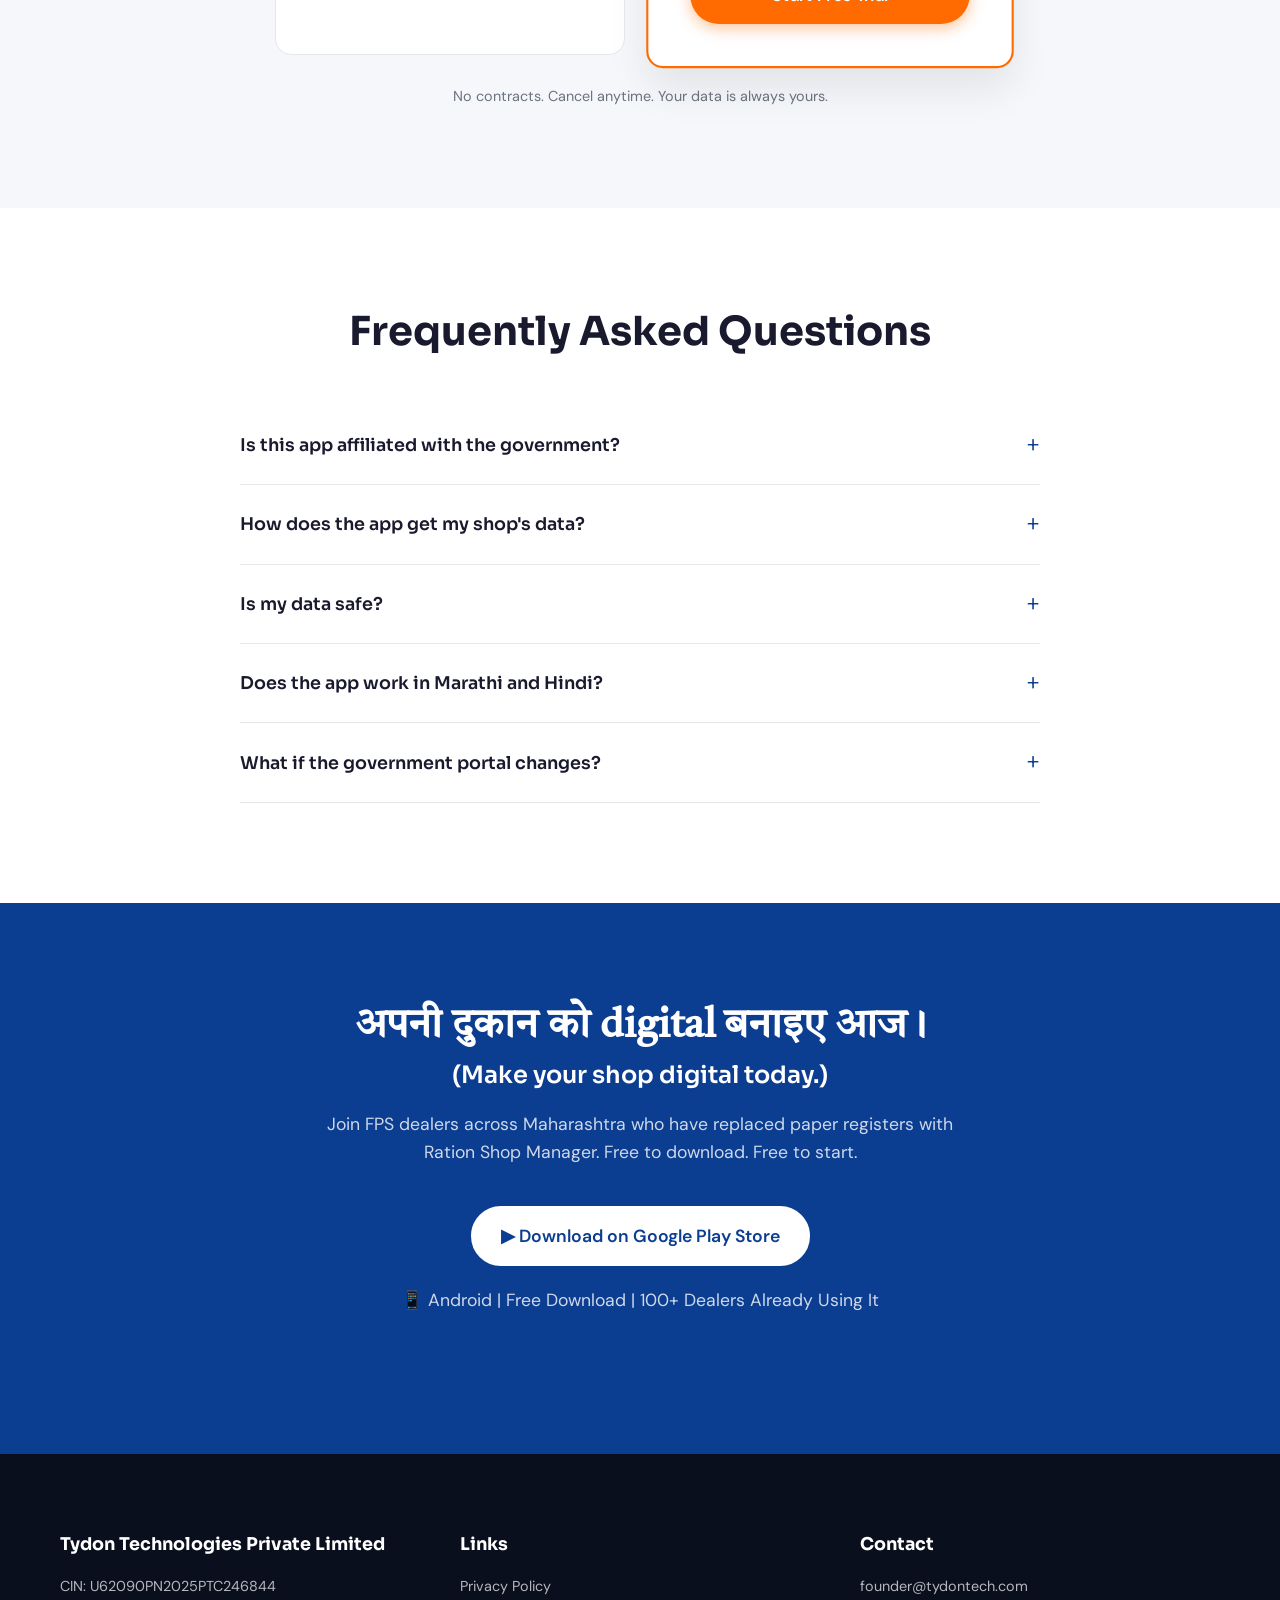
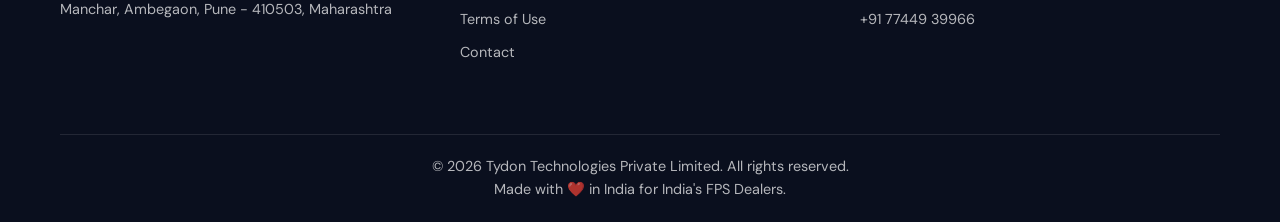
==== commit e60620c8: "Enhance Analytics UI in Hero section" ====
--- a/index.html
+++ b/index.html
@@ -1,24 +1,31 @@
 <!DOCTYPE html>
 <html lang="en">
-
 <head>
     <meta charset="UTF-8">
     <meta name="viewport" content="width=device-width, initial-scale=1.0">
-    <title>Bouge - Speak Freely With People Who Matter</title>
-    <meta name="description"
-        content="Anonymous texting with known groups. Confess, ask, share secrets with people who matter.">
-    <link href="https://fonts.googleapis.com/css2?family=Inter:wght@300;400;500;600;700&display=swap" rel="stylesheet">
+    <title>Ration Shop Manager — Digital App for FPS Dealers | Tydon Technologies</title>
+    <meta name="description" content="India's first mobile app for Fair Price Shop dealers. Auto stock book, live PDS data sync, beneficiary tracking. Aligned with SARTHAK-PDS scheme. Download free.">
+    <meta name="keywords" content="ration shop app, FPS dealer app, fair price shop management, PDS management app, ration shop manager, SARTHAK PDS, India ration app">
+    <meta property="og:title" content="Ration Shop Manager — Built by an FPS Dealer, for FPS Dealers">
+    <meta property="og:description" content="Stop manual registers. Auto stock book, live govt data sync, WhatsApp reminders. Download free on Play Store.">
+    
+    <!-- Google Fonts -->
+    <link rel="preconnect" href="https://fonts.googleapis.com">
+    <link rel="preconnect" href="https://fonts.gstatic.com" crossorigin>
+    <link href="https://fonts.googleapis.com/css2?family=DM+Sans:opsz,wght@9..40,400;500;600;700&family=Sora:wght@400;600;700;800&family=Tiro+Devanagari+Hindi:ital@0;1&display=swap" rel="stylesheet">
+    
     <style>
         :root {
-            --color-bg: #FFFFFF;
-            --color-bg-secondary: #F0F2F5;
-            --color-bg-tertiary: #FAFAFA;
-            --color-accent: #25D366;
-            --color-accent-dark: #128C7E;
-            --color-text: #1A1A1A;
-            --color-text-secondary: #6B7280;
-            --color-text-muted: #9CA3AF;
-            --color-border: #E5E7EB;
+            --primary: #0B3D91;        /* Deep India Blue - trust, government */
+            --accent: #FF6B00;         /* Saffron Orange - energy, CTA */
+            --success: #1B8A4C;        /* India Green - PDS/food/agriculture */
+            --bg-dark: #0A0F1E;        /* Near black for hero */
+            --bg-light: #F5F7FA;       /* Off white for sections */
+            --bg-white: #FFFFFF;
+            --text-dark: #1A1A2E;
+            --text-muted: #6B7280;
+            --border: #E5E7EB;
+            --gold: #D4AF37;            /* For badges, awards, govt alignment */
         }
 
         * {
@@ -27,1267 +34,1834 @@
             box-sizing: border-box;
         }
 
-        html {
-            scroll-behavior: smooth;
-        }
-
         body {
-            font-family: 'Inter', -apple-system, BlinkMacSystemFont, 'Segoe UI', Roboto, sans-serif;
-            background: var(--color-bg);
-            color: var(--color-text);
+            font-family: 'DM Sans', sans-serif;
+            color: var(--text-dark);
             line-height: 1.6;
             overflow-x: hidden;
-        }
-
-        @keyframes fadeInUp {
-            from {
-                opacity: 0;
-                transform: translateY(30px);
-            }
-
-            to {
-                opacity: 1;
-                transform: translateY(0);
-            }
-        }
-
-        @keyframes float {
-
-            0%,
-            100% {
-                transform: translateY(0px);
-            }
-
-            50% {
-                transform: translateY(-10px);
-            }
-        }
-
-        .animate-on-scroll {
+            background-color: var(--bg-white);
+        }
+
+        h1, h2, h3, h4, h5, h6 {
+            font-family: 'Sora', sans-serif;
+            font-weight: 700;
+            line-height: 1.2;
+        }
+
+        .hindi-text {
+            font-family: 'Tiro Devanagari Hindi', serif;
+        }
+
+        a {
+            text-decoration: none;
+            color: inherit;
+        }
+
+        ul {
+            list-style: none;
+        }
+
+        /* Container */
+        .container {
+            width: 100%;
+            max-width: 1200px;
+            margin: 0 auto;
+            padding: 0 20px;
+        }
+
+        /* Buttons */
+        .btn {
+            display: inline-block;
+            padding: 14px 28px;
+            border-radius: 50px;
+            font-weight: 600;
+            text-align: center;
+            cursor: pointer;
+            transition: all 0.3s ease;
+            font-family: 'DM Sans', sans-serif;
+            border: none;
+        }
+
+        .btn-primary {
+            background-color: var(--accent);
+            color: white;
+            box-shadow: 0 4px 14px rgba(255, 107, 0, 0.4);
+        }
+
+        .btn-primary:hover {
+            transform: translateY(-2px);
+            box-shadow: 0 6px 20px rgba(255, 107, 0, 0.6);
+            color: white;
+        }
+
+        .btn-outline {
+            background-color: transparent;
+            color: white;
+            border: 2px solid white;
+        }
+
+        .btn-outline:hover {
+            background-color: rgba(255, 255, 255, 0.1);
+        }
+
+        .btn-outline-dark {
+            background-color: transparent;
+            color: var(--primary);
+            border: 2px solid var(--primary);
+        }
+        
+        .btn-outline-dark:hover {
+            background-color: rgba(11, 61, 145, 0.05);
+        }
+
+        .pulse-animation {
+            animation: pulse 2s infinite;
+        }
+
+        @keyframes pulse {
+            0% { box-shadow: 0 0 0 0 rgba(255, 107, 0, 0.7); }
+            70% { box-shadow: 0 0 0 15px rgba(255, 107, 0, 0); }
+            100% { box-shadow: 0 0 0 0 rgba(255, 107, 0, 0); }
+        }
+
+        /* Section Reveal */
+        .reveal {
             opacity: 0;
-            transform: translateY(30px);
-            transition: opacity 0.6s ease-out, transform 0.6s ease-out;
-        }
-
-        .animate-on-scroll.visible {
+            transform: translateY(20px);
+            transition: all 0.8s ease-out;
+        }
+        .reveal.active {
             opacity: 1;
             transform: translateY(0);
         }
 
+        /* Section Badges */
+        .section-label {
+            display: inline-block;
+            text-transform: uppercase;
+            font-weight: 700;
+            font-size: 0.85rem;
+            letter-spacing: 1.5px;
+            color: var(--primary);
+            margin-bottom: 16px;
+        }
+
+        /* Navigation */
         nav {
             position: fixed;
             top: 0;
+            width: 100%;
+            z-index: 1000;
+            transition: all 0.3s ease;
+            padding: 20px 0;
+        }
+
+        nav.scrolled {
+            background: rgba(255, 255, 255, 0.95);
+            backdrop-filter: blur(10px);
+            -webkit-backdrop-filter: blur(10px);
+            box-shadow: 0 2px 10px rgba(0, 0, 0, 0.1);
+            padding: 15px 0;
+        }
+        nav.scrolled .nav-link, nav.scrolled .logo-text {
+            color: var(--text-dark);
+        }
+        nav .nav-link, nav .logo-text {
+            color: white;
+            transition: color 0.3s ease;
+        }
+        .nav-container {
+            display: flex;
+            justify-content: space-between;
+            align-items: center;
+        }
+        .logo {
+            display: flex;
+            align-items: center;
+            gap: 10px;
+            font-family: 'Sora', sans-serif;
+            font-weight: 700;
+            font-size: 1.2rem;
+        }
+        .logo-icon {
+            width: 32px;
+            height: 32px;
+            background: var(--primary);
+            border-radius: 8px;
+            display: flex;
+            align-items: center;
+            justify-content: center;
+            color: white;
+            font-size: 1.2rem;
+        }
+        .nav-links {
+            display: flex;
+            gap: 30px;
+            align-items: center;
+        }
+        .nav-link {
+            font-weight: 500;
+            font-size: 0.95rem;
+        }
+        .nav-link:hover {
+            opacity: 0.8;
+        }
+        .hamburger {
+            display: none;
+            cursor: pointer;
+            background: none;
+            border: none;
+            color: inherit;
+        }
+        .hamburger-icon {
+            width: 24px;
+            height: 2px;
+            background: currentColor;
+            position: relative;
+        }
+        .hamburger-icon::before, .hamburger-icon::after {
+            content: '';
+            position: absolute;
+            width: 100%;
+            height: 2px;
+            background: currentColor;
             left: 0;
-            right: 0;
-            z-index: 1000;
-            background: rgba(255, 255, 255, 0.95);
-            backdrop-filter: blur(20px);
-            border-bottom: 1px solid var(--color-border);
-        }
-
-        .nav-container {
-            max-width: 1200px;
-            margin: 0 auto;
-            padding: 1rem 2rem;
-            display: flex;
-            justify-content: space-between;
-            align-items: center;
-        }
-
-        .logo {
-            font-size: 1.75rem;
-            font-weight: 700;
-            color: var(--color-text);
-            letter-spacing: -0.5px;
-        }
-
-        .logo span {
-            color: var(--color-accent);
-        }
-
-        .badge {
-            display: inline-flex;
-            align-items: center;
-            padding: 0.375rem 0.875rem;
-            background: linear-gradient(135deg, var(--color-accent) 0%, var(--color-accent-dark) 100%);
-            color: white;
-            font-size: 0.75rem;
-            font-weight: 600;
-            border-radius: 9999px;
-            text-transform: uppercase;
-            letter-spacing: 0.5px;
-        }
-
+        }
+        .hamburger-icon::before { top: -8px; }
+        .hamburger-icon::after { top: 8px; }
+
+        /* Hero Section */
         .hero {
+            background-color: var(--bg-dark);
+            background-image: 
+                radial-gradient(circle at 20% 40%, rgba(11, 61, 145, 0.4), transparent 50%),
+                radial-gradient(circle at 80% 60%, rgba(255, 107, 0, 0.1), transparent 50%);
             min-height: 100vh;
-            display: flex;
-            align-items: center;
-            padding: 8rem 2rem 4rem;
-            background: linear-gradient(180deg, var(--color-bg) 0%, var(--color-bg-secondary) 100%);
+            padding-top: 140px;
+            padding-bottom: 60px;
             position: relative;
             overflow: hidden;
-        }
-
+            color: white;
+            display: flex;
+            align-items: center;
+        }
         .hero::before {
+            content: "";
+            position: absolute;
+            top: 0; left: 0; right: 0; bottom: 0;
+            /* Premium subtle grid overlay */
+            background-image: 
+                linear-gradient(to right, rgba(255, 255, 255, 0.04) 1px, transparent 1px),
+                linear-gradient(to bottom, rgba(255, 255, 255, 0.04) 1px, transparent 1px);
+            background-size: 60px 60px;
+            mask-image: radial-gradient(ellipse at center, black 40%, transparent 80%);
+            -webkit-mask-image: radial-gradient(ellipse at center, black 40%, transparent 80%);
+            pointer-events: none;
+        }
+        .hero-bg-graphic {
+            position: absolute;
+            top: -20%;
+            left: 50%;
+            transform: translateX(-50%);
+            width: 100%;
+            height: 100%;
+            background: radial-gradient(circle at top, rgba(11,61,145,0.2) 0%, transparent 60%);
+            z-index: 0;
+            pointer-events: none;
+        }
+        .hero-content {
+            position: relative;
+            z-index: 1;
+            text-align: center;
+            max-width: 900px;
+            margin: 0 auto;
+        }
+        .hero-badge {
+            display: inline-flex;
+            align-items: center;
+            gap: 8px;
+            padding: 8px 16px;
+            border: 1px solid var(--gold);
+            border-radius: 50px;
+            font-size: 0.85rem;
+            color: var(--gold);
+            background: rgba(212, 175, 55, 0.1);
+            margin-bottom: 24px;
+        }
+        .hero h1 {
+            font-size: 3.8rem;
+            margin-bottom: 20px;
+            line-height: 1.1;
+        }
+        .hero h1 .hindi-text {
+            font-size: 2.5rem;
+            display: block;
+            margin-bottom: 5px;
+            color: rgba(255, 255, 255, 0.9);
+        }
+        .hero p {
+            font-size: 1.2rem;
+            color: rgba(255, 255, 255, 0.8);
+            margin-bottom: 40px;
+            max-width: 750px;
+            margin-left: auto;
+            margin-right: auto;
+        }
+        .hero-ctas {
+            display: flex;
+            gap: 16px;
+            justify-content: center;
+            margin-bottom: 80px;
+        }
+        
+        /* App Screenshot Placeholder */
+        .app-screenshot-placeholder {
+            width: 320px;
+            height: 640px;
+            background: #111;
+            border: 12px solid #222;
+            border-radius: 40px;
+            margin: 0 auto 60px;
+            display: flex;
+            align-items: center;
+            justify-content: center;
+            color: rgba(255,255,255,0.2);
+            font-weight: bold;
+            font-size: 0.9rem;
+            position: relative;
+            box-shadow: 0 30px 60px rgba(0,0,0,0.5);
+            overflow: hidden;
+        }
+        .app-screenshot-placeholder::before {
             content: '';
             position: absolute;
-            top: 10%;
-            right: -10%;
-            width: 600px;
-            height: 600px;
-            background: radial-gradient(circle, rgba(37, 211, 102, 0.1) 0%, transparent 70%);
-            border-radius: 50%;
-            animation: float 6s ease-in-out infinite;
-        }
-
-        .hero-container {
-            max-width: 1200px;
-            margin: 0 auto;
+            top: 0;
+            left: 50%;
+            transform: translateX(-50%);
+            width: 120px;
+            height: 25px;
+            background: #222;
+            border-bottom-left-radius: 15px;
+            border-bottom-right-radius: 15px;
+            z-index: 2;
+        }
+
+        /* Premium UI Dashboard CSS */
+        .app-ui-container {
+            width: 100%;
+            height: 100%;
+            background: #09090b;
+            background-image: 
+                radial-gradient(circle at 0% 0%, rgba(99, 102, 241, 0.15) 0%, transparent 50%),
+                radial-gradient(circle at 100% 100%, rgba(168, 85, 247, 0.15) 0%, transparent 50%);
+            border-radius: 28px;
+            overflow: hidden;
+            display: flex;
+            flex-direction: column;
+            color: #ffffff;
+            position: relative;
+            z-index: 1;
+            padding: 45px 16px 16px;
+            text-align: left;
+            font-family: 'DM Sans', sans-serif;
+            box-sizing: border-box;
+        }
+        .ui-header {
+            display: flex;
+            align-items: center;
+            justify-content: space-between;
+            font-weight: 700;
+            font-size: 1.1rem;
+            margin-bottom: 20px;
+            color: #ffffff;
+        }
+        .ui-header-title {
+            display: flex;
+            align-items: center;
+            gap: 10px;
+        }
+        .ui-header svg {
+            width: 20px;
+            height: 20px;
+            color: #a1a1aa;
+        }
+        .ui-glass-panel {
+            background: rgba(255, 255, 255, 0.03);
+            border: 1px solid rgba(255, 255, 255, 0.08);
+            backdrop-filter: blur(20px);
+            -webkit-backdrop-filter: blur(20px);
+            border-radius: 20px;
+            padding: 16px;
+            margin-bottom: 16px;
+            transition: transform 0.3s ease;
+        }
+        .ui-glass-panel:hover {
+            transform: translateY(-2px);
+            background: rgba(255, 255, 255, 0.05);
+            border: 1px solid rgba(255, 255, 255, 0.15);
+        }
+        .ui-entitlement-title {
+            font-size: 0.8rem;
+            color: #a1a1aa;
+            text-transform: uppercase;
+            letter-spacing: 1px;
+            margin-bottom: 12px;
+            font-weight: 700;
+        }
+        .ui-entitlement-row {
+            display: flex;
+            justify-content: space-between;
+            align-items: center;
+            margin-bottom: 12px;
+        }
+        .ui-entitlement-row:last-child {
+            margin-bottom: 0;
+        }
+        .ui-commodity {
+            display: flex;
+            align-items: center;
+            gap: 12px;
+        }
+        .ui-icon-glow {
+            width: 36px;
+            height: 36px;
+            border-radius: 12px;
+            display: flex;
+            align-items: center;
+            justify-content: center;
+            font-size: 1.2rem;
+            position: relative;
+        }
+        .ui-icon-glow.rice {
+            background: rgba(234, 179, 8, 0.15);
+            color: #eab308;
+            box-shadow: 0 0 15px rgba(234, 179, 8, 0.2);
+        }
+        .ui-icon-glow.wheat {
+            background: rgba(34, 197, 94, 0.15);
+            color: #22c55e;
+            box-shadow: 0 0 15px rgba(34, 197, 94, 0.2);
+        }
+        .ui-commodity-info h4 {
+            font-size: 0.95rem;
+            margin: 0;
+            font-weight: 600;
+        }
+        .ui-commodity-info p {
+            font-size: 0.75rem;
+            color: #a1a1aa;
+            margin: 0;
+        }
+        .ui-commodity-value {
+            text-align: right;
+        }
+        .ui-commodity-value h3 {
+            font-size: 1.2rem;
+            margin: 0;
+            font-family: 'Sora', sans-serif;
+            font-weight: 700;
+        }
+        .ui-commodity-value p {
+            font-size: 0.7rem;
+            color: #4ade80;
+            margin: 0;
+            display: flex;
+            align-items: center;
+            gap: 4px;
+            justify-content: flex-end;
+            font-weight: 600;
+        }
+        .ui-progress-bg {
+            height: 6px;
+            background: rgba(255, 255, 255, 0.1);
+            border-radius: 10px;
+            margin-top: 10px;
+            overflow: hidden;
+        }
+        .ui-progress-fill {
+            height: 100%;
+            border-radius: 10px;
+            width: 0%;
+            transition: width 1.5s ease-out;
+        }
+        .ui-progress-fill.rice-fill {
+            background: linear-gradient(90deg, #ca8a04, #facc15);
+            width: 5%;
+        }
+        .ui-progress-fill.wheat-fill {
+            background: linear-gradient(90deg, #16a34a, #4ade80);
+            width: 5%;
+        }
+        .ui-stats-grid {
             display: grid;
             grid-template-columns: 1fr 1fr;
-            gap: 4rem;
-            align-items: center;
-        }
-
-        .hero-content h1 {
-            font-size: clamp(2.5rem, 5vw, 4rem);
-            font-weight: 700;
-            line-height: 1.1;
-            letter-spacing: -1px;
-            margin-bottom: 1.5rem;
-        }
-
-        .hero-content h1 span {
-            color: var(--color-accent);
-        }
-
-        .hero-content .tagline {
-            font-size: 1.25rem;
-            color: var(--color-text-secondary);
-            margin-bottom: 2rem;
-            font-weight: 400;
-        }
-
-        .hero-description {
-            font-size: 1.125rem;
-            color: var(--color-text-secondary);
-            margin-bottom: 2.5rem;
-            max-width: 500px;
-        }
-
-        .app-badges {
-            display: flex;
-            gap: 1rem;
-            flex-wrap: wrap;
-        }
-
-        .app-badge {
-            display: inline-flex;
-            align-items: center;
-            gap: 0.5rem;
-            padding: 0.875rem 1.5rem;
-            background: var(--color-bg-tertiary);
-            color: var(--color-text-muted);
-            border: 2px dashed var(--color-border);
-            border-radius: 12px;
-            font-size: 0.875rem;
-            font-weight: 500;
-            cursor: pointer;
-        }
-
-        .app-badge a {
-            text-decoration: none;
-            color: inherit;
-        }
-
-        .app-badge.active {
-            border: 2px solid var(--color-accent);
-            color: var(--color-accent-dark);
-            background: rgba(37, 211, 102, 0.08);
-            cursor: pointer;
-        }
-
-        .phone-mockup {
+            gap: 12px;
+        }
+        .ui-stat-card {
+            background: rgba(255, 255, 255, 0.03);
+            border: 1px solid rgba(255, 255, 255, 0.05);
+            border-radius: 16px;
+            padding: 14px;
+            display: flex;
+            flex-direction: column;
+            gap: 8px;
             position: relative;
-            width: 300px;
-            height: 600px;
-            margin: 0 auto;
-            background: var(--color-text);
-            border-radius: 40px;
-            padding: 12px;
-            box-shadow: 0 10px 15px -3px rgba(0, 0, 0, 0.1), 0 25px 50px -12px rgba(0, 0, 0, 0.25);
-            animation: float 6s ease-in-out infinite;
-        }
-
-        .phone-screen {
-            width: 100%;
-            height: 100%;
-            background: var(--color-bg);
-            border-radius: 32px;
             overflow: hidden;
-            display: flex;
-            flex-direction: column;
-        }
-
-        .chat-header {
-            background: var(--color-bg-secondary);
-            padding: 1rem;
-            display: flex;
-            align-items: center;
-            gap: 0.75rem;
-        }
-
-        .chat-avatar {
-            width: 40px;
-            height: 40px;
-            background: linear-gradient(135deg, #667eea 0%, #764ba2 100%);
-            border-radius: 50%;
-            display: flex;
-            align-items: center;
-            justify-content: center;
-            color: white;
-            font-weight: 600;
-            font-size: 0.875rem;
-        }
-
-        .chat-info h4 {
-            font-size: 0.9375rem;
-            font-weight: 600;
-        }
-
-        .chat-info p {
-            font-size: 0.75rem;
-            color: var(--color-text-muted);
-        }
-
-        .chat-messages {
-            flex: 1;
-            padding: 1rem;
-            display: flex;
-            flex-direction: column;
-            gap: 0.75rem;
-            overflow: hidden;
-        }
-
-        .message {
-            max-width: 80%;
-            padding: 0.75rem 1rem;
-            border-radius: 16px;
-            font-size: 0.875rem;
-            animation: fadeInUp 0.5s ease-out;
-        }
-
-        .message.ghost {
-            align-self: flex-start;
-            background: var(--color-bg-secondary);
-            color: var(--color-text);
-            border-bottom-left-radius: 4px;
-        }
-
-        .message.ghost .sender {
-            font-size: 0.75rem;
-            color: var(--color-accent-dark);
-            font-weight: 600;
-            margin-bottom: 0.25rem;
-        }
-
-        .message.real {
-            align-self: flex-end;
-            background: var(--color-accent);
-            color: white;
-            border-bottom-right-radius: 4px;
-        }
-
-        .chat-input {
-            padding: 1rem;
-            border-top: 1px solid var(--color-border);
-            display: flex;
-            align-items: center;
-            gap: 0.75rem;
-        }
-
-        .ghost-toggle {
-            display: flex;
-            align-items: center;
-            gap: 0.5rem;
-            padding: 0.5rem 0.75rem;
-            background: var(--color-bg-secondary);
-            border-radius: 9999px;
-            font-size: 0.75rem;
-            font-weight: 500;
-        }
-
-        .toggle-switch {
-            width: 44px;
-            height: 24px;
-            background: var(--color-accent);
-            border-radius: 9999px;
-            position: relative;
-        }
-
-        .toggle-switch::after {
+            transition: transform 0.2s ease;
+        }
+        .ui-stat-card:hover {
+            transform: translateY(-2px);
+            background: rgba(255, 255, 255, 0.06);
+        }
+        .ui-stat-card::before {
             content: '';
             position: absolute;
-            top: 2px;
-            right: 2px;
-            width: 20px;
-            height: 20px;
+            top: 0; left: 0; width: 100%; height: 2px;
+        }
+        .ui-stat-card.blue::before { background: linear-gradient(90deg, transparent, #3b82f6, transparent); }
+        .ui-stat-card.purple::before { background: linear-gradient(90deg, transparent, #a855f7, transparent); }
+        .ui-stat-card.green::before { background: linear-gradient(90deg, transparent, #22c55e, transparent); }
+        .ui-stat-card.orange::before { background: linear-gradient(90deg, transparent, #f97316, transparent); }
+        .ui-stat-icon {
+            width: 28px;
+            height: 28px;
+            border-radius: 8px;
+            display: flex;
+            align-items: center;
+            justify-content: center;
+            font-size: 0.9rem;
+        }
+        .ui-stat-icon.blue { background: rgba(59, 130, 246, 0.15); color: #60a5fa; }
+        .ui-stat-icon.purple { background: rgba(168, 85, 247, 0.15); color: #c084fc; }
+        .ui-stat-icon.green { background: rgba(34, 197, 94, 0.15); color: #4ade80; }
+        .ui-stat-icon.orange { background: rgba(249, 115, 22, 0.15); color: #fb923c; }
+        .ui-stat-value {
+            font-size: 1.3rem;
+            font-family: 'Sora', sans-serif;
+            font-weight: 700;
+        }
+        .ui-stat-label {
+            font-size: 0.7rem;
+            color: #a1a1aa;
+            font-weight: 500;
+        }
+
+        .hero-stats {
+            display: flex;
+            justify-content: center;
+            gap: 60px;
+            padding-top: 40px;
+            border-top: 1px solid rgba(255, 255, 255, 0.1);
+        }
+        .stat-item h3 {
+            font-size: 2.5rem;
+            color: white;
+            margin-bottom: 5px;
+        }
+        .stat-item p {
+            font-size: 0.9rem;
+            color: var(--text-muted);
+            margin: 0;
+        }
+
+        /* Problem Section */
+        .problem-section {
+            padding: 100px 0;
+            background-color: var(--bg-light);
+            text-align: center;
+        }
+        .problem-section h2 {
+            font-size: 2.5rem;
+            margin-bottom: 50px;
+            color: var(--text-dark);
+        }
+        .cards-grid {
+            display: grid;
+            grid-template-columns: repeat(3, 1fr);
+            gap: 30px;
+            margin-bottom: 50px;
+        }
+        .card {
+            background: var(--bg-white);
+            padding: 40px 30px;
+            border-radius: 12px;
+            box-shadow: 0 10px 30px rgba(0, 0, 0, 0.03);
+            text-align: left;
+            transition: all 0.3s ease;
+            position: relative;
+            border: 1px solid var(--border);
+        }
+        .card:hover {
+            transform: translateY(-8px);
+            box-shadow: 0 15px 40px rgba(0, 0, 0, 0.08);
+        }
+        .card-icon {
+            font-size: 2.5rem;
+            margin-bottom: 20px;
+            display: inline-block;
+        }
+        .card h3 {
+            font-size: 1.2rem;
+            margin-bottom: 15px;
+            color: var(--text-dark);
+        }
+        .card p {
+            color: var(--text-muted);
+            font-size: 0.95rem;
+        }
+        .impact-stat {
             background: white;
+            padding: 40px;
+            border-radius: 12px;
+            box-shadow: 0 10px 30px rgba(0, 0, 0, 0.05);
+            border-left: 5px solid var(--accent);
+            max-width: 800px;
+            margin: 0 auto;
+        }
+        .impact-stat p {
+            font-size: 1.2rem;
+            font-weight: 600;
+            color: var(--text-dark);
+        }
+        .impact-stat .source {
+            display: block;
+            margin-top: 10px;
+            font-size: 0.85rem;
+            color: var(--text-muted);
+            font-weight: 400;
+        }
+
+        /* Solution Section */
+        .solution-section {
+            padding: 100px 0;
+            background-color: var(--bg-white);
+        }
+        .solution-section .section-header {
+            text-align: center;
+            margin-bottom: 60px;
+        }
+        .solution-section h2 {
+            font-size: 2.5rem;
+        }
+        .feature-grid {
+            display: grid;
+            grid-template-columns: repeat(2, 1fr);
+            gap: 40px;
+        }
+        .feature-item {
+            display: flex;
+            gap: 20px;
+            background: var(--bg-white);
+            padding: 30px;
+            border-radius: 12px;
+            border: 1px solid transparent;
+            transition: all 0.3s ease;
+        }
+        .feature-item:hover {
+            border-color: var(--border);
+            box-shadow: 0 10px 30px rgba(0, 0, 0, 0.04);
+            transform: translateY(-4px);
+        }
+        .feature-icon {
+            font-size: 2rem;
+            background: var(--bg-light);
+            width: 60px;
+            height: 60px;
             border-radius: 50%;
-        }
-
-        .input-field {
-            flex: 1;
-            height: 40px;
-            background: var(--color-bg-secondary);
-            border-radius: 9999px;
-        }
-
-        section {
-            padding: 6rem 2rem;
-        }
-
-        .container {
-            max-width: 1200px;
+            display: flex;
+            align-items: center;
+            justify-content: center;
+            flex-shrink: 0;
+            color: var(--primary);
+        }
+        .feature-content h3 {
+            font-size: 1.2rem;
+            margin-bottom: 10px;
+            display: flex;
+            align-items: center;
+            gap: 10px;
+            flex-wrap: wrap;
+        }
+        .feature-content p {
+            color: var(--text-muted);
+            font-size: 0.95rem;
+        }
+        .badge-soon {
+            font-size: 0.7rem;
+            background: var(--accent);
+            color: white;
+            padding: 3px 8px;
+            border-radius: 20px;
+            text-transform: uppercase;
+            font-weight: 700;
+            letter-spacing: 0.5px;
+            font-family: 'DM Sans', sans-serif;
+        }
+
+        /* How It Works Section */
+        .how-it-works {
+            padding: 100px 0;
+            background-color: var(--bg-light);
+            clip-path: polygon(0 5vw, 100% 0, 100% 100%, 0 100%);
+            margin-top: -5vw;
+            padding-top: calc(100px + 5vw);
+            position: relative;
+        }
+        .how-it-works h2 {
+            text-align: center;
+            font-size: 2.5rem;
+            margin-bottom: 60px;
+        }
+        .steps-container {
+            display: flex;
+            justify-content: space-between;
+            position: relative;
+            max-width: 1000px;
             margin: 0 auto;
         }
-
-        .section-header {
+        .steps-line {
+            position: absolute;
+            top: 25px;
+            left: 10%;
+            right: 10%;
+            height: 2px;
+            background: var(--border);
+            z-index: 1;
+        }
+        .steps-line-progress {
+            position: absolute;
+            top: 25px;
+            left: 10%;
+            height: 2px;
+            background: var(--primary);
+            width: 0;
+            transition: width 1.5s ease-out;
+            z-index: 2;
+        }
+        .step {
+            width: 22%;
+            position: relative;
+            z-index: 3;
             text-align: center;
-            max-width: 600px;
-            margin: 0 auto 4rem;
-        }
-
-        .section-header h2 {
+        }
+        .step-number {
+            width: 50px;
+            height: 50px;
+            background: white;
+            border: 2px solid var(--primary);
+            border-radius: 50%;
+            display: flex;
+            align-items: center;
+            justify-content: center;
+            font-weight: 700;
+            font-size: 1.2rem;
+            color: var(--primary);
+            margin: 0 auto 20px;
+            transition: all 0.3s ease;
+        }
+        .step:hover .step-number {
+            background: var(--primary);
+            color: white;
+            transform: scale(1.1);
+        }
+        .step h3 {
+            font-size: 1.1rem;
+            margin-bottom: 10px;
+        }
+        .step p {
+            font-size: 0.9rem;
+            color: var(--text-muted);
+        }
+
+        /* SARTHAK Section */
+        .sarthak-section {
+            padding: 100px 0;
+            background-color: var(--bg-dark);
+            color: white;
+            text-align: center;
+            border-bottom: 5px solid var(--gold);
+            position: relative;
+        }
+        .sarthak-section h2 {
+            font-size: 2.2rem;
+            margin: 20px 0;
+        }
+        .sarthak-intro {
+            max-width: 800px;
+            margin: 0 auto 50px;
+            color: rgba(255, 255, 255, 0.7);
+            font-size: 1.05rem;
+        }
+        .sarthak-cards {
+            display: grid;
+            grid-template-columns: repeat(3, 1fr);
+            gap: 30px;
+            margin-bottom: 50px;
+        }
+        .sarthak-card {
+            background: rgba(255, 255, 255, 0.05);
+            padding: 40px 30px;
+            border-radius: 12px;
+            border-top: 3px solid var(--gold);
+            text-align: left;
+            transition: transform 0.3s ease;
+        }
+        .sarthak-card:hover {
+            transform: translateY(-5px);
+            background: rgba(255, 255, 255, 0.08);
+        }
+        .sarthak-card h3 {
+            font-size: 1.1rem;
+            margin-bottom: 15px;
+            color: white;
+        }
+        .sarthak-card p {
+            font-size: 0.9rem;
+            color: rgba(255, 255, 255, 0.7);
+        }
+        .api-requests {
+            display: flex;
+            justify-content: center;
+            flex-wrap: wrap;
+            gap: 15px;
+            margin-top: 20px;
+        }
+        .api-badge {
+            background: rgba(255, 255, 255, 0.1);
+            padding: 8px 16px;
+            border-radius: 50px;
+            font-size: 0.85rem;
+            border: 1px solid rgba(255, 255, 255, 0.2);
+            display: inline-flex;
+            align-items: center;
+            gap: 8px;
+        }
+        .api-badge::before {
+            content: '✓';
+            color: var(--success);
+            font-weight: bold;
+        }
+
+        /* Social Proof Section */
+        .social-proof {
+            padding: 100px 0;
+            background-color: var(--bg-white);
+            text-align: center;
+        }
+        .social-proof h2 {
+            font-size: 2.2rem;
+            margin-bottom: 50px;
+        }
+        .founder-card {
+            background: var(--bg-light);
+            padding: 50px;
+            border-radius: 16px;
+            max-width: 800px;
+            margin: 0 auto 50px;
+            position: relative;
+            text-align: left;
+        }
+        .quote-icon {
+            position: absolute;
+            top: 30px;
+            left: 30px;
+            font-size: 5rem;
+            color: rgba(11, 61, 145, 0.1);
+            font-family: serif;
+            line-height: 1;
+        }
+        .founder-card blockquote {
+            font-size: 1.2rem;
+            font-weight: 500;
+            color: var(--text-dark);
+            margin-bottom: 30px;
+            position: relative;
+            z-index: 1;
+            padding-left: 20px;
+            font-style: italic;
+        }
+        .founder-info {
+            display: flex;
+            align-items: center;
+            gap: 20px;
+            padding-left: 20px;
+        }
+        .founder-avatar {
+            width: 60px;
+            height: 60px;
+            background: #ddd;
+            border-radius: 50%;
+            display: flex;
+            align-items: center;
+            justify-content: center;
+            color: var(--text-muted);
+            font-size: 0.7rem;
+            text-align: center;
+            overflow: hidden;
+            flex-shrink: 0;
+            border: 2px solid white;
+            box-shadow: 0 4px 10px rgba(0,0,0,0.1);
+        }
+        .founder-details h4 {
+            font-size: 1.1rem;
+            margin-bottom: 5px;
+        }
+        .founder-details p {
+            font-size: 0.9rem;
+            color: var(--text-muted);
+        }
+        .trust-badges {
+            display: flex;
+            justify-content: center;
+            gap: 30px;
+            flex-wrap: wrap;
+        }
+        .trust-badge {
+            border: 1px solid var(--border);
+            padding: 20px;
+            border-radius: 12px;
+            width: 250px;
+            text-align: center;
+            background: var(--bg-white);
+            transition: transform 0.3s ease;
+        }
+        .trust-badge:hover {
+            transform: translateY(-5px);
+            box-shadow: 0 10px 20px rgba(0,0,0,0.05);
+        }
+        .trust-badge h4 {
+            font-size: 1rem;
+            margin: 10px 0 5px;
+        }
+        .trust-badge p {
+            font-size: 0.85rem;
+            color: var(--text-muted);
+        }
+
+        /* Pricing Section */
+        .pricing-section {
+            padding: 100px 0;
+            background-color: var(--bg-light);
+            text-align: center;
+        }
+        .pricing-section h2 {
+            font-size: 2.5rem;
+            margin-bottom: 10px;
+        }
+        .pricing-section > p {
+            color: var(--text-muted);
+            margin-bottom: 50px;
+        }
+        .pricing-cards {
+            display: flex;
+            justify-content: center;
+            gap: 30px;
+            margin-bottom: 30px;
+        }
+        .pricing-card {
+            background: var(--bg-white);
+            border: 1px solid var(--border);
+            border-radius: 16px;
+            padding: 40px;
+            width: 350px;
+            text-align: left;
+            position: relative;
+            transition: all 0.3s ease;
+        }
+        .pricing-card:hover {
+            box-shadow: 0 15px 30px rgba(0,0,0,0.05);
+        }
+        .pricing-card.pro {
+            background: var(--bg-white);
+            border: 2px solid var(--accent);
+            box-shadow: 0 20px 40px rgba(0,0,0,0.08);
+            transform: scale(1.05);
+        }
+        .pricing-card.pro:hover {
+            transform: scale(1.05) translateY(-5px);
+        }
+        .most-popular {
+            position: absolute;
+            top: -15px;
+            left: 50%;
+            transform: translateX(-50%);
+            background: var(--accent);
+            color: white;
+            padding: 5px 15px;
+            border-radius: 20px;
+            font-size: 0.8rem;
+            font-weight: 700;
+            text-transform: uppercase;
+        }
+        .price {
             font-size: 2.5rem;
             font-weight: 700;
-            margin-bottom: 1rem;
-            letter-spacing: -0.5px;
-        }
-
-        .section-header p {
-            font-size: 1.125rem;
-            color: var(--color-text-secondary);
-        }
-
-        .problem {
-            background: var(--color-bg);
-        }
-
-        .problem-grid {
-            display: grid;
-            grid-template-columns: repeat(auto-fit, minmax(300px, 1fr));
-            gap: 2rem;
-        }
-
-        .problem-card {
-            padding: 2rem;
-            background: var(--color-bg-tertiary);
-            border-radius: 16px;
-            border: 1px solid var(--color-border);
-            transition: transform 0.3s ease, box-shadow 0.3s ease;
-        }
-
-        .problem-card:hover {
-            transform: translateY(-4px);
-            box-shadow: 0 10px 15px -3px rgba(0, 0, 0, 0.1);
-        }
-
-        .problem-icon {
-            width: 56px;
-            height: 56px;
-            background: var(--color-bg-secondary);
-            border-radius: 12px;
-            display: flex;
-            align-items: center;
-            justify-content: center;
-            margin-bottom: 1.5rem;
+            font-family: 'Sora', sans-serif;
+            margin: 20px 0;
+            color: var(--text-dark);
+        }
+        .price span {
+            font-size: 1rem;
+            color: var(--text-muted);
+            font-weight: 400;
+        }
+        .pricing-features {
+            margin: 30px 0;
+        }
+        .pricing-features li {
+            margin-bottom: 15px;
+            display: flex;
+            gap: 10px;
+            align-items: flex-start;
+            font-size: 0.95rem;
+        }
+        .pricing-features li::before {
+            content: "✓";
+            color: var(--success);
+            font-weight: bold;
+        }
+        .pricing-card .btn {
+            width: 100%;
+        }
+        .pricing-note {
+            font-size: 0.9rem;
+            color: var(--text-muted);
+        }
+
+        /* FAQ Section */
+        .faq-section {
+            padding: 100px 0;
+            background-color: var(--bg-white);
+        }
+        .faq-section h2 {
+            text-align: center;
+            font-size: 2.5rem;
+            margin-bottom: 50px;
+        }
+        .faq-container {
+            max-width: 800px;
+            margin: 0 auto;
+        }
+        .faq-item {
+            border-bottom: 1px solid var(--border);
+            padding: 20px 0;
+        }
+        .faq-question {
+            display: flex;
+            justify-content: space-between;
+            align-items: center;
+            cursor: pointer;
+            font-weight: 600;
+            font-family: 'Sora', sans-serif;
+            font-size: 1.1rem;
+        }
+        .faq-icon {
             font-size: 1.5rem;
-        }
-
-        .problem-card h3 {
-            font-size: 1.25rem;
-            font-weight: 600;
-            margin-bottom: 0.75rem;
-        }
-
-        .problem-card p {
-            color: var(--color-text-secondary);
-            font-size: 0.9375rem;
-        }
-
-        .solution {
-            background: var(--color-bg-secondary);
-        }
-
-        .solution-content {
-            display: grid;
-            grid-template-columns: 1fr 1fr;
-            gap: 4rem;
-            align-items: center;
-        }
-
-        .solution-text h3 {
-            font-size: 2rem;
-            font-weight: 700;
-            margin-bottom: 1.5rem;
-        }
-
-        .solution-text p {
-            font-size: 1.125rem;
-            color: var(--color-text-secondary);
-            margin-bottom: 1.5rem;
-        }
-
-        .feature-list {
-            list-style: none;
-            display: flex;
-            flex-direction: column;
-            gap: 1rem;
-        }
-
-        .feature-list li {
-            display: flex;
-            align-items: center;
-            gap: 0.75rem;
-            font-size: 1rem;
-        }
-
-        .feature-list li::before {
-            content: '✓';
-            width: 24px;
-            height: 24px;
-            background: var(--color-accent);
-            color: white;
-            border-radius: 50%;
-            display: flex;
-            align-items: center;
-            justify-content: center;
-            font-size: 0.75rem;
-            font-weight: 700;
-            flex-shrink: 0;
-        }
-
-        .features {
-            background: var(--color-bg);
-        }
-
-        .features-grid {
-            display: grid;
-            grid-template-columns: repeat(auto-fit, minmax(350px, 1fr));
-            gap: 1.5rem;
-        }
-
-        .feature-card {
-            padding: 2rem;
-            background: var(--color-bg);
-            border: 1px solid var(--color-border);
-            border-radius: 16px;
-            transition: all 0.3s ease;
-        }
-
-        .feature-card:hover {
-            border-color: var(--color-accent);
-            box-shadow: 0 0 0 3px rgba(37, 211, 102, 0.1);
-        }
-
-        .feature-card.highlight {
-            background: linear-gradient(135deg, rgba(37, 211, 102, 0.05) 0%, rgba(18, 140, 126, 0.05) 100%);
-            border-color: var(--color-accent);
-        }
-
-        .feature-icon {
-            width: 48px;
-            height: 48px;
-            background: linear-gradient(135deg, var(--color-accent) 0%, var(--color-accent-dark) 100%);
-            border-radius: 12px;
-            display: flex;
-            align-items: center;
-            justify-content: center;
-            margin-bottom: 1.25rem;
-            font-size: 1.5rem;
-        }
-
-        .feature-card h3 {
-            font-size: 1.125rem;
-            font-weight: 600;
-            margin-bottom: 0.5rem;
-        }
-
-        .feature-card p {
-            font-size: 0.9375rem;
-            color: var(--color-text-secondary);
-        }
-
-        .how-it-works {
-            background: var(--color-bg-secondary);
-        }
-
-        .steps {
-            display: flex;
-            justify-content: center;
-            gap: 2rem;
-            flex-wrap: wrap;
-        }
-
-        .step {
-            flex: 1;
-            min-width: 280px;
-            max-width: 320px;
-            text-align: center;
-            padding: 2rem;
-        }
-
-        .step-number {
-            width: 64px;
-            height: 64px;
-            background: linear-gradient(135deg, var(--color-accent) 0%, var(--color-accent-dark) 100%);
-            color: white;
-            border-radius: 50%;
-            display: flex;
-            align-items: center;
-            justify-content: center;
-            font-size: 1.5rem;
-            font-weight: 700;
-            margin: 0 auto 1.5rem;
-        }
-
-        .step h3 {
-            font-size: 1.25rem;
-            font-weight: 600;
-            margin-bottom: 0.75rem;
-        }
-
-        .step p {
-            color: var(--color-text-secondary);
-            font-size: 0.9375rem;
-        }
-
-        .privacy {
-            background: linear-gradient(135deg, #1a1a2e 0%, #16213e 100%);
+            font-weight: 300;
+            transition: transform 0.3s ease;
+            color: var(--primary);
+        }
+        .faq-item.active .faq-icon {
+            transform: rotate(45deg);
+        }
+        .faq-answer {
+            max-height: 0;
+            overflow: hidden;
+            transition: max-height 0.3s ease-out;
+            color: var(--text-muted);
+        }
+        .faq-answer-inner {
+            padding-top: 15px;
+            line-height: 1.6;
+            padding-right: 30px;
+        }
+
+        /* CTA Section */
+        .cta-section {
+            padding: 100px 0;
+            background-color: var(--primary);
             color: white;
             text-align: center;
         }
-
-        .privacy h2 {
+        .cta-section h2 {
             font-size: 2.5rem;
-            margin-bottom: 1.5rem;
-        }
-
-        .privacy>.container>p {
-            font-size: 1.25rem;
-            opacity: 0.9;
-            max-width: 700px;
-            margin: 0 auto 3rem;
-        }
-
-        .promise-grid {
+            margin-bottom: 20px;
+        }
+        .cta-section p {
+            font-size: 1.1rem;
+            color: rgba(255, 255, 255, 0.8);
+            margin-bottom: 40px;
+            max-width: 650px;
+            margin-left: auto;
+            margin-right: auto;
+        }
+        .cta-meta {
+            margin-top: 20px;
+            font-size: 0.9rem;
+            color: rgba(255, 255, 255, 0.6);
+        }
+
+        /* Footer */
+        footer {
+            background-color: var(--bg-dark);
+            color: rgba(255, 255, 255, 0.7);
+            padding: 80px 0 20px;
+            font-size: 0.9rem;
+        }
+        .footer-grid {
             display: grid;
-            grid-template-columns: repeat(auto-fit, minmax(250px, 1fr));
-            gap: 1.5rem;
-            max-width: 900px;
-            margin: 0 auto;
-        }
-
-        .promise-item {
-            padding: 1.5rem;
-            background: rgba(255, 255, 255, 0.05);
-            border-radius: 16px;
-            border: 1px solid rgba(255, 255, 255, 0.1);
-        }
-
-        .promise-item h4 {
-            font-size: 1rem;
-            font-weight: 600;
-            margin-bottom: 0.5rem;
-            color: var(--color-accent);
-        }
-
-        .promise-item p {
-            font-size: 0.875rem;
-            opacity: 0.8;
-        }
-
-        .waitlist {
-            background: var(--color-bg);
-            padding: 6rem 2rem;
-        }
-
-        .waitlist-box {
-            max-width: 600px;
-            margin: 0 auto;
-            padding: 3rem;
-            background: var(--color-bg-tertiary);
-            border-radius: 24px;
-            border: 1px solid var(--color-border);
+            grid-template-columns: repeat(3, 1fr);
+            gap: 40px;
+            margin-bottom: 60px;
+        }
+        .footer-grid h4 {
+            color: white;
+            margin-bottom: 20px;
+            font-size: 1.1rem;
+        }
+        .footer-links li {
+            margin-bottom: 10px;
+        }
+        .footer-links a:hover {
+            color: white;
+        }
+        .footer-bottom {
+            border-top: 1px solid rgba(255, 255, 255, 0.1);
+            padding-top: 20px;
             text-align: center;
         }
 
-        .waitlist-box h2 {
-            font-size: 2rem;
-            margin-bottom: 1rem;
-        }
-
-        .waitlist-box>p {
-            color: var(--color-text-secondary);
-            margin-bottom: 2rem;
-        }
-
-        .waitlist-form {
-            display: flex;
-            flex-direction: column;
-            gap: 1rem;
-            max-width: 450px;
-            margin: 0 auto;
-        }
-
-        .waitlist-form input {
-            padding: 1rem 1.25rem;
-            border: 1px solid var(--color-border);
-            border-radius: 12px;
-            font-size: 1rem;
-            font-family: inherit;
-            background: var(--color-bg);
-            transition: border-color 0.3s ease;
-            width: 100%;
-        }
-
-        .waitlist-form input:focus {
-            outline: none;
-            border-color: var(--color-accent);
-        }
-
-        .waitlist-form input::placeholder {
-            color: var(--color-text-muted);
-        }
-
-        .social-proof {
-            margin-bottom: 2rem;
-        }
-
-        .counter {
-            font-size: 3rem;
-            font-weight: 700;
-            color: var(--color-accent);
-            margin-bottom: 0.5rem;
-        }
-
-        .counter-label {
-            color: var(--color-text-secondary);
-            font-size: 1rem;
-            margin-bottom: 1.5rem;
-        }
-
-        .progress-bar {
-            width: 100%;
-            max-width: 300px;
-            height: 8px;
-            background: var(--color-bg-secondary);
-            border-radius: 999px;
-            margin: 0 auto 1rem;
-            overflow: hidden;
-        }
-
-        .progress-fill {
-            height: 100%;
-            width: 47%;
-            background: linear-gradient(135deg, var(--color-accent) 0%, var(--color-accent-dark) 100%);
-            border-radius: 999px;
-            animation: pulse 2s ease-in-out infinite;
-        }
-
-        @keyframes pulse {
-
-            0%,
-            100% {
-                opacity: 1;
-            }
-
-            50% {
-                opacity: 0.7;
-            }
-        }
-
-        .scarcity-text {
-            font-size: 0.875rem;
-            color: var(--color-text-muted);
-            margin-top: 0.5rem;
-        }
-
-        .college-badge {
-            display: inline-flex;
-            align-items: center;
-            gap: 0.5rem;
-            padding: 0.5rem 1rem;
-            background: rgba(37, 211, 102, 0.1);
-            color: var(--color-accent-dark);
-            border-radius: 999px;
-            font-size: 0.875rem;
-            font-weight: 500;
-            margin-bottom: 1rem;
-        }
-
-        .privacy-note {
-            font-size: 0.875rem;
-            color: var(--color-text-muted);
-            margin-top: 1rem;
-        }
-
-        .footer-contact {
-            margin-top: 1.5rem;
-            display: flex;
-            gap: 1.5rem;
-            justify-content: center;
-            flex-wrap: wrap;
-        }
-
-        .footer-contact a {
-            color: var(--color-text-secondary);
-            text-decoration: none;
-            font-size: 0.875rem;
-            transition: color 0.3s ease;
-        }
-
-        .footer-contact a:hover {
-            color: var(--color-accent);
-        }
-
-        .btn-primary {
-            padding: 1rem 2rem;
-            background: linear-gradient(135deg, var(--color-accent) 0%, var(--color-accent-dark) 100%);
-            color: white;
-            border: none;
-            border-radius: 12px;
-            font-size: 1rem;
-            font-weight: 600;
-            cursor: pointer;
-            transition: transform 0.2s ease, box-shadow 0.2s ease;
-            font-family: inherit;
-        }
-
-        .btn-primary:hover {
-            transform: translateY(-2px);
-            box-shadow: 0 10px 20px -5px rgba(37, 211, 102, 0.4);
-        }
-
-        footer {
-            background: var(--color-bg-secondary);
-            padding: 3rem 2rem;
-            text-align: center;
-            border-top: 1px solid var(--color-border);
-        }
-
-        .footer-logo {
-            font-size: 1.5rem;
-            font-weight: 700;
-            margin-bottom: 1rem;
-        }
-
-        .footer-logo span {
-            color: var(--color-accent);
-        }
-
-        footer p {
-            color: var(--color-text-secondary);
-            font-size: 0.9375rem;
-            margin-bottom: 0.5rem;
-        }
-
-        footer .company {
-            font-weight: 600;
-            color: var(--color-text);
-            margin-top: 1rem;
-        }
-
+        /* Responsive */
         @media (max-width: 1024px) {
-
-            .hero-container,
-            .solution-content {
+            .cards-grid {
+                grid-template-columns: repeat(2, 1fr);
+            }
+            .sarthak-cards {
                 grid-template-columns: 1fr;
-                gap: 3rem;
-            }
-
-            .phone-mockup {
-                transform: scale(0.9);
-            }
-        }
-
-        @media (max-width: 640px) {
-            .nav-container {
-                padding: 1rem;
-            }
-
-            .hero {
-                padding: 7rem 1.5rem 3rem;
-            }
-
-            section {
-                padding: 4rem 1.5rem;
-            }
-
-            .section-header h2 {
-                font-size: 1.875rem;
-            }
-
-            .phone-mockup {
-                width: 260px;
-                height: 520px;
-                transform: scale(0.85);
-            }
-
-            .features-grid {
+            }
+        }
+        
+        @media (max-width: 768px) {
+            h1 { font-size: 2.5rem !important; }
+            h1 .hindi-text { font-size: 2rem !important; }
+            h2 { font-size: 2rem !important; }
+            
+            .nav-links {
+                position: fixed;
+                top: 70px;
+                left: -100%;
+                width: 100%;
+                height: calc(100vh - 70px);
+                background: white;
+                flex-direction: column;
+                padding: 40px 20px;
+                transition: left 0.3s ease;
+                align-items: flex-start;
+            }
+            .nav-links.active {
+                left: 0;
+            }
+            .nav-links .nav-link {
+                color: var(--text-dark);
+                font-size: 1.2rem;
+                border-bottom: 1px solid var(--border);
+                width: 100%;
+                padding-bottom: 15px;
+            }
+            .hamburger {
+                display: block;
+            }
+            nav.scrolled .hamburger {
+                color: var(--text-dark);
+            }
+            nav .hamburger {
+                color: white;
+            }
+            
+            .hero-ctas {
+                flex-direction: column;
+            }
+            .hero-stats {
+                flex-direction: column;
+                gap: 30px;
+            }
+            
+            .cards-grid, .feature-grid {
                 grid-template-columns: 1fr;
             }
-
-            .waitlist-box {
-                padding: 2rem 1.5rem;
-            }
-
-            .waitlist-form {
+            
+            .steps-line { display: none; }
+            .steps-line-progress { display: none; }
+            .steps-container {
                 flex-direction: column;
-            }
-
-            .waitlist-form input,
-            .btn-primary {
+                gap: 40px;
+                padding-left: 20px;
+                border-left: 2px solid var(--border);
+                margin-left: 20px;
+            }
+            .step {
                 width: 100%;
-            }
-        }
-
-        .floating-waitlist-btn {
-            position: fixed;
-            bottom: 2rem;
-            right: 2rem;
-            z-index: 1000;
-            padding: 1rem 1.5rem;
-            background: linear-gradient(135deg, var(--color-accent) 0%, var(--color-accent-dark) 100%);
-            color: white;
-            border-radius: 9999px;
-            font-weight: 600;
-            text-decoration: none;
-            box-shadow: 0 10px 25px -5px rgba(37, 211, 102, 0.4);
-            transition: transform 0.2s ease, box-shadow 0.2s ease;
-            display: flex;
-            align-items: center;
-            gap: 0.5rem;
-            animation: fadeInUp 0.5s ease-out;
-        }
-
-        .floating-waitlist-btn:hover {
-            transform: translateY(-2px);
-            box-shadow: 0 15px 30px -5px rgba(37, 211, 102, 0.5);
-            color: white;
-        }
-
-        @media (max-width: 640px) {
-            .floating-waitlist-btn {
-                bottom: 1.5rem;
-                right: 1.5rem;
-                padding: 0.875rem 1.25rem;
-                font-size: 0.9375rem;
+                text-align: left;
+                display: flex;
+                gap: 20px;
+            }
+            .step-number {
+                margin: 0;
+                flex-shrink: 0;
+                position: absolute;
+                left: -47px;
+                top: 0;
+            }
+            .step > div {
+                margin-left: 10px;
+            }
+            
+            .pricing-cards {
+                flex-direction: column;
+                align-items: center;
+            }
+            .pricing-card, .pricing-card.pro {
+                width: 100%;
+                max-width: 400px;
+            }
+            .pricing-card.pro {
+                transform: scale(1);
+                order: -1; /* Show Pro plan first on mobile */
+            }
+            .pricing-card.pro:hover {
+                transform: scale(1) translateY(-5px);
+            }
+            
+            .footer-grid {
+                grid-template-columns: 1fr;
+                gap: 40px;
+                text-align: center;
             }
         }
     </style>
 </head>
-
 <body>
-    <!-- 
-    <a href="#waitlist-section" class="floating-waitlist-btn">
-        Join Waitlist
-    </a>
-    -->
-    <nav>
-        <div class="nav-container">
-            <div class="logo">Bou<span>ge</span></div>
-            <div style="display: flex; gap: 1.25rem; align-items: center;">
-                <a href="/support.html" style="color: var(--color-text-secondary); text-decoration: none; font-weight: 600; font-size: 0.9rem; transition: color 0.2s;" onmouseover="this.style.color='var(--color-text)'" onmouseout="this.style.color='var(--color-text-secondary)'">Support</a>
-                <span class="badge" style="background: linear-gradient(135deg, #FF3B30 0%, #FF2D55 100%);">We are Live! 🚀</span>
+
+    <!-- Navigation -->
+    <nav id="navbar">
+        <div class="container nav-container">
+            <div class="logo">
+                <div class="logo-icon">R</div>
+                <span class="logo-text">Ration Shop Manager</span>
             </div>
+            <div class="nav-links" id="navLinks">
+                <a href="#features" class="nav-link">Features</a>
+                <a href="#how-it-works" class="nav-link">How It Works</a>
+                <a href="#why-us" class="nav-link">Why Us</a>
+                <a href="https://play.google.com/store/apps/details?id=com.rationshop.crm" class="btn btn-primary" target="_blank">Download Free</a>
+            </div>
+            <button class="hamburger" id="hamburger" aria-label="Menu">
+                <div class="hamburger-icon"></div>
+            </button>
         </div>
     </nav>
 
+    <!-- Hero Section -->
     <section class="hero">
-        <div class="hero-container">
-            <div class="hero-content animate-on-scroll">
-                <h1>Speak freely with <span>people who matter</span></h1>
-                <p class="tagline">Anonymous texting with known groups</p>
-                <p class="hero-description">
-                    Confess, ask questions, share secrets — with friends who actually know you.
-                    Not to the world. Not to strangers. Just your people, with the freedom to be real.
-                </p>
-                <div class="app-badges">
-                    <a href="https://apps.apple.com/in/app/bouge/id6761082516" target="_blank">
-                        <img src="images/app-store-black.svg" height="55" alt="Download on the App Store">
-                    </a>
-                    <a href="https://play.google.com/store/apps/details?id=com.tydon.vibechat" target="_blank">
-                        <img src="images/google-play.svg" height="55">
-                        </a>
-                </div>
-            </div>
-            <div class="phone-mockup animate-on-scroll">
-                <div class="phone-screen">
-                    <div class="chat-header">
-                        <div class="chat-avatar">C</div>
-                        <div class="chat-info">
-                            <h4>College Friends</h4>
-                            <p>12 members</p>
+        <div class="hero-bg-graphic"></div>
+        <div class="container">
+            <div class="hero-content reveal">
+                <div class="hero-badge">
+                    <span>🇮🇳</span> Aligned with SARTHAK-PDS Scheme — ₹25,530 Cr Govt Initiative
+                </div>
+                <h1>
+                    <span class="hindi-text">India का पहला</span>
+                    Ration Shop Management App
+                </h1>
+                <p>Built by an FPS dealer. For every FPS dealer in India. Stop manual registers. Stop inspection fears. Start running your shop digitally.</p>
+                <div class="hero-ctas">
+                    <a href="https://play.google.com/store/apps/details?id=com.rationshop.crm" class="btn btn-primary pulse-animation" target="_blank">▶ Download on Play Store</a>
+                    <a href="#how-it-works" class="btn btn-outline">Watch Demo</a>
+                </div>
+                
+                <div class="app-screenshot-placeholder">
+                    <div class="app-ui-container">
+                        <!-- Header -->
+                        <div class="ui-header">
+                            <div class="ui-header-title">
+                                <svg fill="none" stroke="currentColor" viewBox="0 0 24 24"><path stroke-linecap="round" stroke-linejoin="round" stroke-width="2" d="M10 19l-7-7m0 0l7-7m-7 7h18"></path></svg>
+                                Analytics
+                            </div>
+                            <svg fill="none" stroke="currentColor" viewBox="0 0 24 24"><path stroke-linecap="round" stroke-linejoin="round" stroke-width="2" d="M12 5v.01M12 12v.01M12 19v.01M12 6a1 1 0 110-2 1 1 0 010 2zm0 7a1 1 0 110-2 1 1 0 010 2zm0 7a1 1 0 110-2 1 1 0 010 2z"></path></svg>
                         </div>
-                    </div>
-                    <div class="chat-messages">
-                        <div class="message ghost">
-                            <div class="sender">Mystic Owl</div>
-                            I've been meaning to tell someone... I switched my major and haven't told my parents yet
+                        
+                        <!-- Main Entitlement Card -->
+                        <div class="ui-glass-panel">
+                            <div class="ui-entitlement-title">Monthly Entitlement</div>
+                            
+                            <!-- Rice -->
+                            <div class="ui-entitlement-row">
+                                <div class="ui-commodity">
+                                    <div class="ui-icon-glow rice">🌾</div>
+                                    <div class="ui-commodity-info">
+                                        <h4>Rice</h4>
+                                        <p>Allocated</p>
+                                    </div>
+                                </div>
+                                <div class="ui-commodity-value">
+                                    <h3>4,776 <span style="font-size:0.8rem; color:#a1a1aa;">kg</span></h3>
+                                    <p style="color: #a1a1aa;">239 kg Sold (5%)</p>
+                                </div>
+                            </div>
+                            <div class="ui-progress-bg" style="margin-bottom: 16px;">
+                                <div class="ui-progress-fill rice-fill"></div>
+                            </div>
+
+                            <!-- Wheat -->
+                            <div class="ui-entitlement-row">
+                                <div class="ui-commodity">
+                                    <div class="ui-icon-glow wheat">🍃</div>
+                                    <div class="ui-commodity-info">
+                                        <h4>Wheat</h4>
+                                        <p>Allocated</p>
+                                    </div>
+                                </div>
+                                <div class="ui-commodity-value">
+                                    <h3>7,125 <span style="font-size:0.8rem; color:#a1a1aa;">kg</span></h3>
+                                    <p style="color: #a1a1aa;">356 kg Sold (5%)</p>
+                                </div>
+                            </div>
+                            <div class="ui-progress-bg">
+                                <div class="ui-progress-fill wheat-fill"></div>
+                            </div>
                         </div>
-                        <div class="message real">
-                            That's brave! You'll know when the time is right
+
+                        <div class="ui-entitlement-title" style="margin-top: 8px;">Status Overview</div>
+                        
+                        <!-- 4 Grid Cards -->
+                        <div class="ui-stats-grid">
+                            <div class="ui-stat-card blue">
+                                <div class="ui-stat-icon blue">💳</div>
+                                <div class="ui-stat-value">554</div>
+                                <div class="ui-stat-label">Total Cards</div>
+                            </div>
+                            <div class="ui-stat-card purple">
+                                <div class="ui-stat-icon purple">👥</div>
+                                <div class="ui-stat-value">103</div>
+                                <div class="ui-stat-label">People Served</div>
+                            </div>
+                            <div class="ui-stat-card green">
+                                <div class="ui-stat-icon green">✓</div>
+                                <div class="ui-stat-value">5%</div>
+                                <div class="ui-stat-label">Total % Sold</div>
+                            </div>
+                            <div class="ui-stat-card orange">
+                                <div class="ui-stat-icon orange">⏱</div>
+                                <div class="ui-stat-value">528</div>
+                                <div class="ui-stat-label">Pending Cards</div>
+                            </div>
                         </div>
-                        <div class="message ghost">
-                            <div class="sender">Stellar Lynx</div>
-                            Same boat here. The pressure is real
-                        </div>
-                    </div>
-                    <div class="chat-input">
-                        <div class="ghost-toggle">
-                            <span>👻</span>
-                            <div class="toggle-switch"></div>
-                        </div>
-                        <div class="input-field"></div>
+                    </div>
+                </div>
+                
+                <div class="hero-stats">
+                    <div class="stat-item">
+                        <h3 class="counter" data-target="5.4" data-suffix=" Lakh+">0</h3>
+                        <p>FPS Dealers in India</p>
+                    </div>
+                    <div class="stat-item">
+                        <h3 class="counter" data-target="80" data-suffix=" Crore+">0</h3>
+                        <p>Beneficiaries Served by PDS</p>
+                    </div>
+                    <div class="stat-item">
+                        <h3 class="counter" data-target="25530" data-prefix="₹" data-suffix=" Cr">0</h3>
+                        <p>Govt SARTHAK Budget for PDS Modernization</p>
                     </div>
                 </div>
             </div>
         </div>
     </section>
 
-    <section class="problem">
-        <div class="container">
-            <div class="section-header animate-on-scroll">
-                <h2>Why we built this</h2>
-                <p>Social media connects us to everyone. But who can you really talk to?</p>
+    <!-- Problem Section -->
+    <section class="problem-section" id="why-us">
+        <div class="container reveal">
+            <span class="section-label">THE PROBLEM</span>
+            <h2 class="hindi-text">हर महीने यही झंझट? (Same trouble every month?)</h2>
+            
+            <div class="cards-grid">
+                <div class="card">
+                    <div class="card-icon">📋</div>
+                    <h3>Manual Stock Registers</h3>
+                    <p>Every transaction recorded by hand. One mistake = inspection penalty. Dealers lose lakhs due to stock mismatches during government audits.</p>
+                </div>
+                <div class="card">
+                    <div class="card-icon">👥</div>
+                    <h3>Missing Beneficiaries</h3>
+                    <p>No way to know who collected ration and who didn't. Unclaimed stock, wasted trips, angry customers — every single month.</p>
+                </div>
+                <div class="card">
+                    <div class="card-icon">📝</div>
+                    <h3>Writer Dependency & Fraud</h3>
+                    <p>Hired writers control your records. Data manipulation goes undetected. Your own shop's data is not in your hands.</p>
+                </div>
             </div>
-            <div class="problem-grid">
-                <div class="problem-card animate-on-scroll">
-                    <div class="problem-icon">📢</div>
-                    <h3>Broadcasting to strangers</h3>
-                    <p>Posting on social media means sharing with thousands who don't actually care. Your real thoughts
-                        get lost in the noise.</p>
-                </div>
-                <div class="problem-card animate-on-scroll">
-                    <div class="problem-icon">😰</div>
-                    <h3>Judgment in group chats</h3>
-                    <p>Even with friends, you filter yourself. What will they think? The fear of judgment kills honest
-                        conversation.</p>
-                </div>
-                <div class="problem-card animate-on-scroll">
-                    <div class="problem-icon">🎭</div>
-                    <h3>No place to be vulnerable</h3>
-                    <p>Where do you confess a secret? Ask an embarrassing question? There's no safe space for real talk.
-                    </p>
-                </div>
+            
+            <div class="impact-stat">
+                <p>28% of India's distributed food grains are lost to leakage and mismanagement every year.<br>8.51 crore beneficiaries flagged as inactive or non-collecting.</p>
+                <span class="source">— Source: Government of India PDS Data</span>
             </div>
         </div>
     </section>
 
-    <section class="solution">
-        <div class="container">
-            <div class="solution-content">
-                <div class="solution-text animate-on-scroll">
-                    <h3>Meet Ghost Mode</h3>
-                    <p>One toggle. Total freedom. Speak as your real self, or speak as a ghost — your choice, for every
-                        single message.</p>
-                    <p>Your friends know you're in the group. They just don't know which message is yours when you don't
-                        want them to.</p>
-                    <ul class="feature-list">
-                        <li>Anonymous per-message toggle</li>
-                        <li>Identity rotates every 24 hours</li>
-                        <li>Once sent, never traceable</li>
-                        <li>Your circle, your rules</li>
-                    </ul>
-                </div>
-                <div class="problem-card animate-on-scroll" style="text-align: center; padding: 3rem;">
-                    <div style="font-size: 4rem; margin-bottom: 1.5rem;">👻</div>
-                    <h3 style="margin-bottom: 1rem;">Ghost Identity</h3>
-                    <p style="color: var(--color-text-secondary); margin-bottom: 2rem;">When Ghost Mode is ON, you
-                        become:</p>
-                    <div
-                        style="display: flex; flex-direction: column; gap: 0.75rem; font-size: 1.125rem; font-weight: 600; color: var(--color-accent-dark);">
-                        <div>Mystic Owl</div>
-                        <div>Stellar Lynx</div>
-                        <div>Phantom Fox</div>
-                        <div>Shadow Tiger</div>
-                    </div>
-                    <p style="margin-top: 2rem; font-size: 0.875rem; color: var(--color-text-muted);">A new name every
-                        day. Never linked to your real profile.</p>
+    <!-- Solution Section -->
+    <section class="solution-section" id="features">
+        <div class="container reveal">
+            <div class="section-header">
+                <span class="section-label">THE SOLUTION</span>
+                <h2>Ration Shop Manager automates everything</h2>
+            </div>
+            
+            <div class="feature-grid">
+                <div class="feature-item">
+                    <div class="feature-icon">🔄</div>
+                    <div class="feature-content">
+                        <h3>Real-time PDS portal integration</h3>
+                        <p>Your app automatically retrieves live beneficiary data, transaction records, and stock allocations from government PDS portals — every 30 minutes. No manual entry. No errors.</p>
+                    </div>
+                </div>
+                <div class="feature-item">
+                    <div class="feature-icon">📦</div>
+                    <div class="feature-content">
+                        <h3>Stock register updates itself</h3>
+                        <p>As distributions happen, your digital stock book updates automatically. Be 100% inspection-ready without lifting a pen.</p>
+                    </div>
+                </div>
+                <div class="feature-item">
+                    <div class="feature-icon">👆</div>
+                    <div class="feature-content">
+                        <h3>Onboard your entire shop in minutes <span class="badge-soon">Coming Soon</span></h3>
+                        <p>Import all 700 beneficiary cards automatically. What used to take days of manual entry now takes one tap.</p>
+                    </div>
+                </div>
+                <div class="feature-item">
+                    <div class="feature-icon">🔍</div>
+                    <div class="feature-content">
+                        <h3>Verify any ration card instantly</h3>
+                        <p>Search any RC number — get full member details, entitlement, and 3-month transaction history in seconds.</p>
+                    </div>
+                </div>
+                <div class="feature-item">
+                    <div class="feature-icon">📱</div>
+                    <div class="feature-content">
+                        <h3>Reach pending beneficiaries directly</h3>
+                        <p>See exactly who hasn't collected their ration. Send WhatsApp reminders with one tap — without saving numbers.</p>
+                    </div>
+                </div>
+                <div class="feature-item">
+                    <div class="feature-icon">🛡️</div>
+                    <div class="feature-content">
+                        <h3>Zero inspection fear</h3>
+                        <p>Digital records, auto stock updates, and complete transaction logs mean you're always ready for any government inspection.</p>
+                    </div>
                 </div>
             </div>
         </div>
     </section>
 
-    <section class="features">
-        <div class="container">
-            <div class="section-header animate-on-scroll">
-                <h2>Everything you need</h2>
-                <p>Built for real conversations with real people</p>
-            </div>
-            <div class="features-grid">
-                <div class="feature-card highlight animate-on-scroll">
-                    <div class="feature-icon">👻</div>
-                    <h3>Ghost Mode</h3>
-                    <p>Toggle anonymity per message. Speak freely without judgment. Your identity rotates every 24
-                        hours.</p>
-                </div>
-                <div class="feature-card animate-on-scroll">
-                    <div class="feature-icon">👥</div>
-                    <h3>Private Groups</h3>
-                    <p>Create groups for your college, office, or friends. Invite-only. You know exactly who's in the
-                        room.</p>
-                </div>
-                <div class="feature-card animate-on-scroll">
-                    <div class="feature-icon">📌</div>
-                    <h3>Topics & Polls</h3>
-                    <p>Start conversations that matter. Create polls, confessions, or news topics. Each with its own
-                        chat.</p>
-                </div>
-                <div class="feature-card animate-on-scroll">
-                    <div class="feature-icon">🔒</div>
-                    <h3>Ephemeral Messages</h3>
-                    <p>Messages auto-delete after 24 hours. No permanent record. Just the conversation, then it's gone.
-                    </p>
-                </div>
-                <div class="feature-card animate-on-scroll">
-                    <div class="feature-icon">🛡️</div>
-                    <h3>Community Moderation</h3>
-                    <p>Democracy-based reporting. Groups self-moderate. Bad actors get temporary bans, not permanent
-                        exile.</p>
-                </div>
-                <div class="feature-card animate-on-scroll">
-                    <div class="feature-icon">⚡</div>
-                    <h3>Real-time Chat</h3>
-                    <p>Instant delivery. See who's typing. Real-time reactions. Built on WebSockets for speed.</p>
+    <!-- How It Works Section -->
+    <section class="how-it-works" id="how-it-works">
+        <div class="container reveal">
+            <h2 class="hindi-text">कैसे काम करता है? (How does it work?)</h2>
+            
+            <div class="steps-container" id="stepsContainer">
+                <div class="steps-line"></div>
+                <div class="steps-line-progress" id="stepsProgress"></div>
+                
+                <div class="step">
+                    <div class="step-number">1</div>
+                    <div>
+                        <h3>Download & Setup</h3>
+                        <p>Install the app, enter your FPS shop code. Setup takes under 5 minutes.</p>
+                    </div>
+                </div>
+                <div class="step">
+                    <div class="step-number">2</div>
+                    <div>
+                        <h3>Auto-Sync Activates</h3>
+                        <p>App connects to government PDS portals. All your beneficiary data loads automatically.</p>
+                    </div>
+                </div>
+                <div class="step">
+                    <div class="step-number">3</div>
+                    <div>
+                        <h3>Manage Daily Distribution</h3>
+                        <p>Mark collections, check pending cards, verify beneficiaries — all from your phone.</p>
+                    </div>
+                </div>
+                <div class="step">
+                    <div class="step-number">4</div>
+                    <div>
+                        <h3>Stay Inspection-Ready</h3>
+                        <p>Auto stock register, digital audit trail, instant reports — always compliant.</p>
+                    </div>
                 </div>
             </div>
         </div>
     </section>
 
-    <section class="how-it-works">
-        <div class="container">
-            <div class="section-header animate-on-scroll">
-                <h2>How it works</h2>
-                <p>Three steps to freedom</p>
+    <!-- SARTHAK Section -->
+    <section class="sarthak-section">
+        <div class="container reveal">
+            <div class="hero-badge" style="background: rgba(255,255,255,0.1); border-color: var(--gold); color: var(--gold);">
+                🏛️ Government of India Initiative
             </div>
-            <div class="steps">
-                <div class="step animate-on-scroll">
-                    <div class="step-number">1</div>
-                    <h3>Join a Group</h3>
-                    <p>Create a private group or join via invite link. Only people you know and trust.</p>
-                </div>
-                <div class="step animate-on-scroll">
-                    <div class="step-number">2</div>
-                    <h3>Toggle Ghost Mode</h3>
-                    <p>Before sending a message, flip the Ghost switch. Become anonymous with one tap.</p>
-                </div>
-                <div class="step animate-on-scroll">
-                    <div class="step-number">3</div>
-                    <h3>Speak Freely</h3>
-                    <p>Send your message. Confess, ask, share. No judgment. No screenshots with your name.</p>
-                </div>
+            <h2>Built for India's ₹25,530 Crore PDS Modernization Mission</h2>
+            <div class="sarthak-intro">
+                <p>The Cabinet Committee on Economic Affairs, chaired by PM Modi, approved the SARTHAK-PDS scheme on May 27, 2026 — a ₹25,530 crore initiative to modernize India's Public Distribution System through AI, automation, and real-time technology running until March 2031.</p>
+                <br>
+                <p>Ration Shop Manager is India's only private-sector dealer management platform fully aligned with SARTHAK-PDS objectives — delivering automation directly to the hands of 5.4 lakh FPS dealers at the last mile.</p>
+            </div>
+            
+            <div class="sarthak-cards">
+                <div class="sarthak-card">
+                    <div class="card-icon">🤖</div>
+                    <h3>NIRMAL Module Alignment</h3>
+                    <p>Ration Shop Manager's RC verification and live sync helps identify and flag inactive or duplicate beneficiary accounts — directly supporting NIRMAL's fraud detection objectives.</p>
+                </div>
+                <div class="sarthak-card">
+                    <div class="card-icon">📊</div>
+                    <h3>SAKSHAM Module Alignment</h3>
+                    <p>Real-time stock tracking and distribution data from every FPS dealer feeds into supply chain visibility — supporting SAKSHAM's real-time logistics optimization goals.</p>
+                </div>
+                <div class="sarthak-card">
+                    <div class="card-icon">🎯</div>
+                    <h3>Mandatory Dealer Automation</h3>
+                    <p>SARTHAK-PDS mandates automation frameworks for FPS dealers. Ration Shop Manager is ready — live, tested, and deployed — the only private product built specifically for this mandate.</p>
+                </div>
+            </div>
+            
+            <p style="color: rgba(255,255,255,0.7); margin-bottom: 15px; font-size: 0.9rem;">Formal API integration request submitted to:</p>
+            <div class="api-requests">
+                <span class="api-badge">Maharashtra Food & Civil Supplies Department</span>
+                <span class="api-badge">NIC New Delhi</span>
+                <span class="api-badge">DFPD Ministry</span>
             </div>
         </div>
     </section>
 
-    <section class="privacy">
-        <div class="container">
-            <h2 class="animate-on-scroll">Irreversible anonymity</h2>
-            <p class="animate-on-scroll">We built Bouge on one unbreakable promise</p>
-            <div class="promise-grid">
-                <div class="promise-item animate-on-scroll">
-                    <h4>No Data Storage</h4>
-                    <p>Ghost identities only exist in temporary memory. No database. No logs. No way to trace back.</p>
-                </div>
-                <div class="promise-item animate-on-scroll">
-                    <h4>No Backdoors</h4>
-                    <p>Not even admins can see who sent a ghost message. Not us. Not anyone. Ever.</p>
-                </div>
-                <div class="promise-item animate-on-scroll">
-                    <h4>24-Hour Rotation</h4>
-                    <p>Your ghost identity changes daily. Even if someone guessed, they'd be wrong tomorrow.</p>
-                </div>
-                <div class="promise-item animate-on-scroll">
-                    <h4>India Compliant</h4>
-                    <p>Built for Indian regulations (CERT-In). Metadata retained as required. Content stays private.</p>
+    <!-- Social Proof Section -->
+    <section class="social-proof">
+        <div class="container reveal">
+            <h2>Trusted by FPS Dealers Across Maharashtra</h2>
+            
+            <div class="founder-card">
+                <div class="quote-icon">"</div>
+                <blockquote>I run a Fair Price Shop in Maharashtra. I built this app for myself because no tool existed. When it solved my problems, I knew every dealer in India needed it.</blockquote>
+                <div class="founder-info">
+                    <div class="founder-avatar">
+                        FOUNDER<br>PHOTO
+                    </div>
+                    <div class="founder-details">
+                        <h4>Ramkrishna Pawar, Founder & CEO</h4>
+                        <p>Active FPS Dealer | Tydon Technologies Pvt. Ltd.</p>
+                    </div>
+                </div>
+            </div>
+            
+            <div class="trust-badges">
+                <div class="trust-badge">
+                    <div class="card-icon">🏢</div>
+                    <h4>Registered Company</h4>
+                    <p>Tydon Technologies Pvt. Ltd.<br>CIN: U62090PN2025PTC246844</p>
+                </div>
+                <div class="trust-badge">
+                    <div class="card-icon">📱</div>
+                    <h4>Live on Play Store</h4>
+                    <p>Google Play Store<br>100+ Downloads</p>
+                </div>
+                <div class="trust-badge">
+                    <div class="card-icon">🇮🇳</div>
+                    <h4>Made in India</h4>
+                    <p>For Indian FPS Dealers<br>Serving Maharashtra</p>
                 </div>
             </div>
         </div>
     </section>
 
-    <!--
-    <section class="waitlist" id="waitlist-section">
-        <div class="container">
-            <div class="waitlist-box animate-on-scroll">
-                <div class="social-proof">
-                    <div class="counter" id="waitlistCounter">1,247</div>
-                    <div class="counter-label">people waiting for access</div>
-                    <div class="college-badge">🏫 Join students from D.Y Patil, Mumbai</div>
-                    <div class="progress-bar">
-                        <div class="progress-fill"></div>
-                    </div>
-                    <div class="scarcity-text">Beta 47% full · Next wave of invites drops soon</div>
-                </div>
-                <h2>Be First to Bouge</h2>
-                <p>Private beta launching March 2026. Invite-only.</p>
-                <form class="waitlist-form" action="#" method="POST" id="waitlistForm">
-                    <input type="email" name="email" placeholder="your@email.com" required>
-                    <input type="text" name="college" placeholder="College / Company (e.g., D.Y Patil)" required>
-                    <input type="text" name="instagram" placeholder="@instagram (optional)">
-                    <button type="submit" class="btn-primary">Request Invite</button>
-                </form>
-                <p class="privacy-note">🔒 No spam. We pinky promise. 🤙</p>
+    <!-- Pricing Section -->
+    <section class="pricing-section">
+        <div class="container reveal">
+            <h2>Simple, Affordable Pricing</h2>
+            <p>Less than the cost of a writer. More reliable than any paper register.</p>
+            
+            <div class="pricing-cards">
+                <div class="pricing-card">
+                    <h3>Basic Plan</h3>
+                    <div class="price">₹0 <span>/ month</span></div>
+                    <ul class="pricing-features">
+                        <li>Manual beneficiary entry</li>
+                        <li>Basic stock tracking</li>
+                        <li>Distribution marking</li>
+                        <li>Up to 100 cards</li>
+                    </ul>
+                    <a href="https://play.google.com/store/apps/details?id=com.rationshop.crm" class="btn btn-outline-dark" target="_blank">Download Free</a>
+                </div>
+                <div class="pricing-card pro">
+                    <div class="most-popular">Most Popular</div>
+                    <h3>Pro Plan</h3>
+                    <div class="price">₹199 <span>/ month</span></div>
+                    <ul class="pricing-features">
+                        <li>Everything in Free</li>
+                        <li>Live PDS portal sync (auto)</li>
+                        <li>Bulk import 700 cards</li>
+                        <li>WhatsApp reminders</li>
+                        <li>Detailed reports & audit trail</li>
+                        <li>Priority support</li>
+                    </ul>
+                    <a href="https://play.google.com/store/apps/details?id=com.rationshop.crm" class="btn btn-primary" target="_blank">Start Free Trial</a>
+                </div>
+            </div>
+            <p class="pricing-note">No contracts. Cancel anytime. Your data is always yours.</p>
+        </div>
+    </section>
+
+    <!-- FAQ Section -->
+    <section class="faq-section">
+        <div class="container reveal">
+            <h2>Frequently Asked Questions</h2>
+            <div class="faq-container">
+                <div class="faq-item">
+                    <div class="faq-question">
+                        Is this app affiliated with the government?
+                        <span class="faq-icon">+</span>
+                    </div>
+                    <div class="faq-answer">
+                        <div class="faq-answer-inner">
+                            No. Ration Shop Manager is a private product by Tydon Technologies Pvt. Ltd. It is not affiliated with any government body. We have submitted a formal API request to the Maharashtra Food Department and NIC for official data integration.
+                        </div>
+                    </div>
+                </div>
+                <div class="faq-item">
+                    <div class="faq-question">
+                        How does the app get my shop's data?
+                        <span class="faq-icon">+</span>
+                    </div>
+                    <div class="faq-answer">
+                        <div class="faq-answer-inner">
+                            The app uses your FPS shop code to retrieve data from publicly accessible government PDS portals — the same data visible on IMPDS and ePoS websites. We are working toward official API integration with government approval.
+                        </div>
+                    </div>
+                </div>
+                <div class="faq-item">
+                    <div class="faq-question">
+                        Is my data safe?
+                        <span class="faq-icon">+</span>
+                    </div>
+                    <div class="faq-answer">
+                        <div class="faq-answer-inner">
+                            Yes. All data is encrypted in transit and stored securely on Microsoft Azure servers in India. Your data is never shared with third parties.
+                        </div>
+                    </div>
+                </div>
+                <div class="faq-item">
+                    <div class="faq-question">
+                        Does the app work in Marathi and Hindi?
+                        <span class="faq-icon">+</span>
+                    </div>
+                    <div class="faq-answer">
+                        <div class="faq-answer-inner">
+                            Hindi and Marathi support is on our roadmap. Current version is in English with simple, easy-to-understand interface designed for FPS dealers.
+                        </div>
+                    </div>
+                </div>
+                <div class="faq-item">
+                    <div class="faq-question">
+                        What if the government portal changes?
+                        <span class="faq-icon">+</span>
+                    </div>
+                    <div class="faq-answer">
+                        <div class="faq-answer-inner">
+                            Our technical team monitors portal changes and updates the app immediately. We are actively pursuing official API access for long-term stability.
+                        </div>
+                    </div>
+                </div>
             </div>
         </div>
     </section>
-    -->
-
+
+    <!-- Download CTA Section -->
+    <section class="cta-section">
+        <div class="container reveal">
+            <h2 class="hindi-text">अपनी दुकान को digital बनाइए आज।<br><span style="font-size: 1.5rem; font-family: 'Sora', sans-serif; display: block; margin-top: 10px; font-weight: 600;">(Make your shop digital today.)</span></h2>
+            <p>Join FPS dealers across Maharashtra who have replaced paper registers with Ration Shop Manager. Free to download. Free to start.</p>
+            <a href="https://play.google.com/store/apps/details?id=com.rationshop.crm" class="btn btn-outline" style="background: white; color: var(--primary); font-size: 1.1rem;" target="_blank">▶ Download on Google Play Store</a>
+            <p class="cta-meta">📱 Android | Free Download | 100+ Dealers Already Using It</p>
+        </div>
+    </section>
+
+    <!-- Footer -->
     <footer>
-        <div class="footer-logo">Bou<span>ge</span></div>
-        <p>A product of <span class="company">Tydon Technologies Pvt Ltd</span></p>
-        <p>Mumbai, India</p>
-        <div class="footer-contact">
-            <a href="mailto:founder@tydontech.com">founder@tydontech.com</a>
-            <a href="mailto:help@tydontech.com">help@tydontech.com</a>
+        <div class="container">
+            <div class="footer-grid">
+                <div>
+                    <h4>Tydon Technologies Private Limited</h4>
+                    <p>CIN: U62090PN2025PTC246844<br>Manchar, Ambegaon, Pune - 410503, Maharashtra</p>
+                </div>
+                <div>
+                    <h4>Links</h4>
+                    <ul class="footer-links">
+                        <li><a href="#">Privacy Policy</a></li>
+                        <li><a href="#">Terms of Use</a></li>
+                        <li><a href="#">Contact</a></li>
+                    </ul>
+                </div>
+                <div>
+                    <h4>Contact</h4>
+                    <ul class="footer-links">
+                        <li><a href="mailto:founder@tydontech.com">founder@tydontech.com</a></li>
+                        <li><a href="tel:+917744939966">+91 77449 39966</a></li>
+                    </ul>
+                </div>
+            </div>
+            <div class="footer-bottom">
+                <p>© 2026 Tydon Technologies Private Limited. All rights reserved.<br>Made with ❤️ in India for India's FPS Dealers.</p>
+            </div>
         </div>
-        <div class="footer-contact" style="margin-top: 1rem;">
-            <a href="/privacy.html">Privacy Policy</a>
-            <a href="/terms.html">Terms of Service</a>
-            <a href="/support.html">Support</a>
-            <a href="/account-deletion.html">Account Deletion</a>
-        </div>
-        <p style="margin-top: 1.5rem; font-size: 0.875rem;">© 2025 Tydon Technologies. All rights reserved.</p>
     </footer>
 
-    <script>        // Intersection Observer for scroll animations
-        const observerOptions = {
-            threshold: 0.1,
-            rootMargin: '0px 0px -50px 0px'
-        };
-
-        const observer = new IntersectionObserver((entries) => {
+    <script>
+        // Sticky Navbar
+        const navbar = document.getElementById('navbar');
+        window.addEventListener('scroll', () => {
+            if (window.scrollY > 50) {
+                navbar.classList.add('scrolled');
+            } else {
+                navbar.classList.remove('scrolled');
+            }
+        });
+
+        // Mobile Menu Toggle
+        const hamburger = document.getElementById('hamburger');
+        const navLinks = document.getElementById('navLinks');
+        hamburger.addEventListener('click', () => {
+            navLinks.classList.toggle('active');
+        });
+
+        // Close mobile menu on link click
+        document.querySelectorAll('.nav-link').forEach(link => {
+            link.addEventListener('click', () => {
+                navLinks.classList.remove('active');
+            });
+        });
+
+        // Scroll Reveal Animation
+        const revealElements = document.querySelectorAll('.reveal');
+        const revealObserver = new IntersectionObserver((entries, observer) => {
             entries.forEach(entry => {
                 if (entry.isIntersecting) {
-                    entry.target.classList.add('visible');
+                    entry.target.classList.add('active');
+                    
+                    // Trigger step connector animation when how-it-works section is revealed
+                    if (entry.target.closest('#how-it-works')) {
+                        setTimeout(() => {
+                            const progressLine = document.getElementById('stepsProgress');
+                            if (progressLine) {
+                                // Account for 10% left padding in mobile vs desktop
+                                progressLine.style.width = '80%';
+                            }
+                        }, 300);
+                    }
+                    
+                    observer.unobserve(entry.target);
                 }
             });
-        }, observerOptions);
-
-        document.querySelectorAll('.animate-on-scroll').forEach(el => {
-            observer.observe(el);
+        }, { threshold: 0.1, rootMargin: "0px 0px -50px 0px" });
+
+        revealElements.forEach(el => revealObserver.observe(el));
+
+        // Counter Animation
+        const counters = document.querySelectorAll('.counter');
+        const counterObserver = new IntersectionObserver((entries, observer) => {
+            entries.forEach(entry => {
+                if (entry.isIntersecting) {
+                    const target = entry.target;
+                    const targetValue = parseFloat(target.getAttribute('data-target'));
+                    const prefix = target.getAttribute('data-prefix') || '';
+                    const suffix = target.getAttribute('data-suffix') || '';
+                    
+                    let current = 0;
+                    const duration = 2000;
+                    const stepTime = 16; // roughly 60fps
+                    const totalSteps = duration / stepTime;
+                    const increment = targetValue / totalSteps;
+                    
+                    const updateCounter = () => {
+                        if (current < targetValue) {
+                            current += increment;
+                            if (current > targetValue) current = targetValue;
+                            
+                            // Format number based on whether target is an integer or float
+                            const displayValue = targetValue % 1 === 0 ? 
+                                Math.floor(current).toLocaleString('en-IN') : 
+                                current.toFixed(1);
+                                
+                            target.innerText = prefix + displayValue + suffix;
+                            requestAnimationFrame(updateCounter);
+                        } else {
+                            const finalValue = targetValue % 1 === 0 ? 
+                                targetValue.toLocaleString('en-IN') : 
+                                targetValue.toFixed(1);
+                            target.innerText = prefix + finalValue + suffix;
+                        }
+                    };
+                    
+                    updateCounter();
+                    observer.unobserve(target);
+                }
+            });
+        }, { threshold: 0.5 });
+        
+        counters.forEach(counter => counterObserver.observe(counter));
+
+        // FAQ Accordion
+        const faqItems = document.querySelectorAll('.faq-item');
+        faqItems.forEach(item => {
+            const question = item.querySelector('.faq-question');
+            question.addEventListener('click', () => {
+                const isActive = item.classList.contains('active');
+                
+                // Close all other FAQs
+                faqItems.forEach(otherItem => {
+                    otherItem.classList.remove('active');
+                    otherItem.querySelector('.faq-answer').style.maxHeight = null;
+                    otherItem.querySelector('.faq-icon').textContent = '+';
+                });
+                
+                // Toggle current FAQ
+                if (!isActive) {
+                    item.classList.add('active');
+                    const answer = item.querySelector('.faq-answer');
+                    answer.style.maxHeight = answer.scrollHeight + "px";
+                    item.querySelector('.faq-icon').textContent = '×';
+                }
+            });
         });
 
-        // Smooth scroll for anchor links
+        // Smooth Scroll for anchor links
         document.querySelectorAll('a[href^="#"]').forEach(anchor => {
             anchor.addEventListener('click', function (e) {
                 e.preventDefault();
-                const target = document.querySelector(this.getAttribute('href'));
-                if (target) {
-                    target.scrollIntoView({ behavior: 'smooth' });
+                const targetId = this.getAttribute('href');
+                if (targetId === '#') return;
+                
+                const targetElement = document.querySelector(targetId);
+                if (targetElement) {
+                    const headerOffset = 80;
+                    const elementPosition = targetElement.getBoundingClientRect().top;
+                    const offsetPosition = elementPosition + window.pageYOffset - headerOffset;
+                    
+                    window.scrollTo({
+                        top: offsetPosition,
+                        behavior: "smooth"
+                    });
                 }
             });
         });
-
-        // Form submission handler
-        document.getElementById('waitlistForm')?.addEventListener('submit', async function (e) {
-            e.preventDefault();
-
-            // Disable button to prevent double submissions
-            const submitBtn = this.querySelector('button[type="submit"]');
-            if (submitBtn) {
-                submitBtn.disabled = true;
-                submitBtn.textContent = "Requesting...";
-            }
-
-            // Safe optional chaining just in case inputs are missing
-            const email = this.querySelector('input[name="email"]')?.value || '';
-            const college = this.querySelector('input[name="college"]')?.value || '';
-            const instagram = this.querySelector('input[name="instagram"]')?.value || '';
-
-            try {
-                const response = await fetch('https://waitlist-api-197712251071.asia-south1.run.app', {
-                    method: 'POST',
-                    headers: {
-                        'Content-Type': 'application/json'
-                    },
-                    body: JSON.stringify({ email, college, instagram })
-                });
-
-                if (response.status === 200) {
-
-                    // 🔥 Increment displayed counter (Fixed for different locales)
-                    const counter = document.getElementById('waitlistCounter');
-                    if (counter && counter.textContent) {
-                        // Use \D to strip ALL non-digit characters (fixes parsing bugs in locales that use dots or spaces like 1.247)
-                        let current = parseInt(counter.textContent.replace(/\D/g, ''), 10);
-                        if (!isNaN(current)) {
-                            current += 1;
-                            counter.textContent = current.toLocaleString();
-                        }
-                    }
-
-                    alert("🎉 You're on the list!");
-                    this.reset();
-
-                } else if (response.status === 409) {
-                    alert("You're already on the waitlist 😉");
-                } else {
-                    alert("Something went wrong. Try again.");
-                }
-
-            } catch (error) {
-                alert("Server error. Please try later.");
-            } finally {
-                // Re-enable the button
-                if (submitBtn) {
-                    submitBtn.disabled = false;
-                    submitBtn.textContent = "Request Invite";
-                }
-            }
-        });
-
-        // Counter animation
-        function animateCounter() {
-            const counter = document.getElementById('waitlistCounter');
-            const target = 1247;
-            const duration = 2000;
-            const start = 1000;
-            const startTime = performance.now();
-
-            function update(currentTime) {
-                const elapsed = currentTime - startTime;
-                const progress = Math.min(elapsed / duration, 1);
-                const easeOut = 1 - Math.pow(1 - progress, 3);
-                const current = Math.floor(start + (target - start) * easeOut);
-                counter.textContent = current.toLocaleString();
-
-                if (progress < 1) {
-                    requestAnimationFrame(update);
-                }
-            }
-
-            requestAnimationFrame(update);
-        }
-
-        /* Trigger counter animation when section is visible
-        const waitlistObserver = new IntersectionObserver((entries) => {
-            entries.forEach(entry => {
-                if (entry.isIntersecting) {
-                    animateCounter();
-                    waitlistObserver.unobserve(entry.target);
-                }
-            });
-        }, { threshold: 0.5 });
-
-        const waitlistSection = document.querySelector('.waitlist');
-        if (waitlistSection) {
-            waitlistObserver.observe(waitlistSection);
-        }
-        */
     </script>
 </body>
-
 </html>
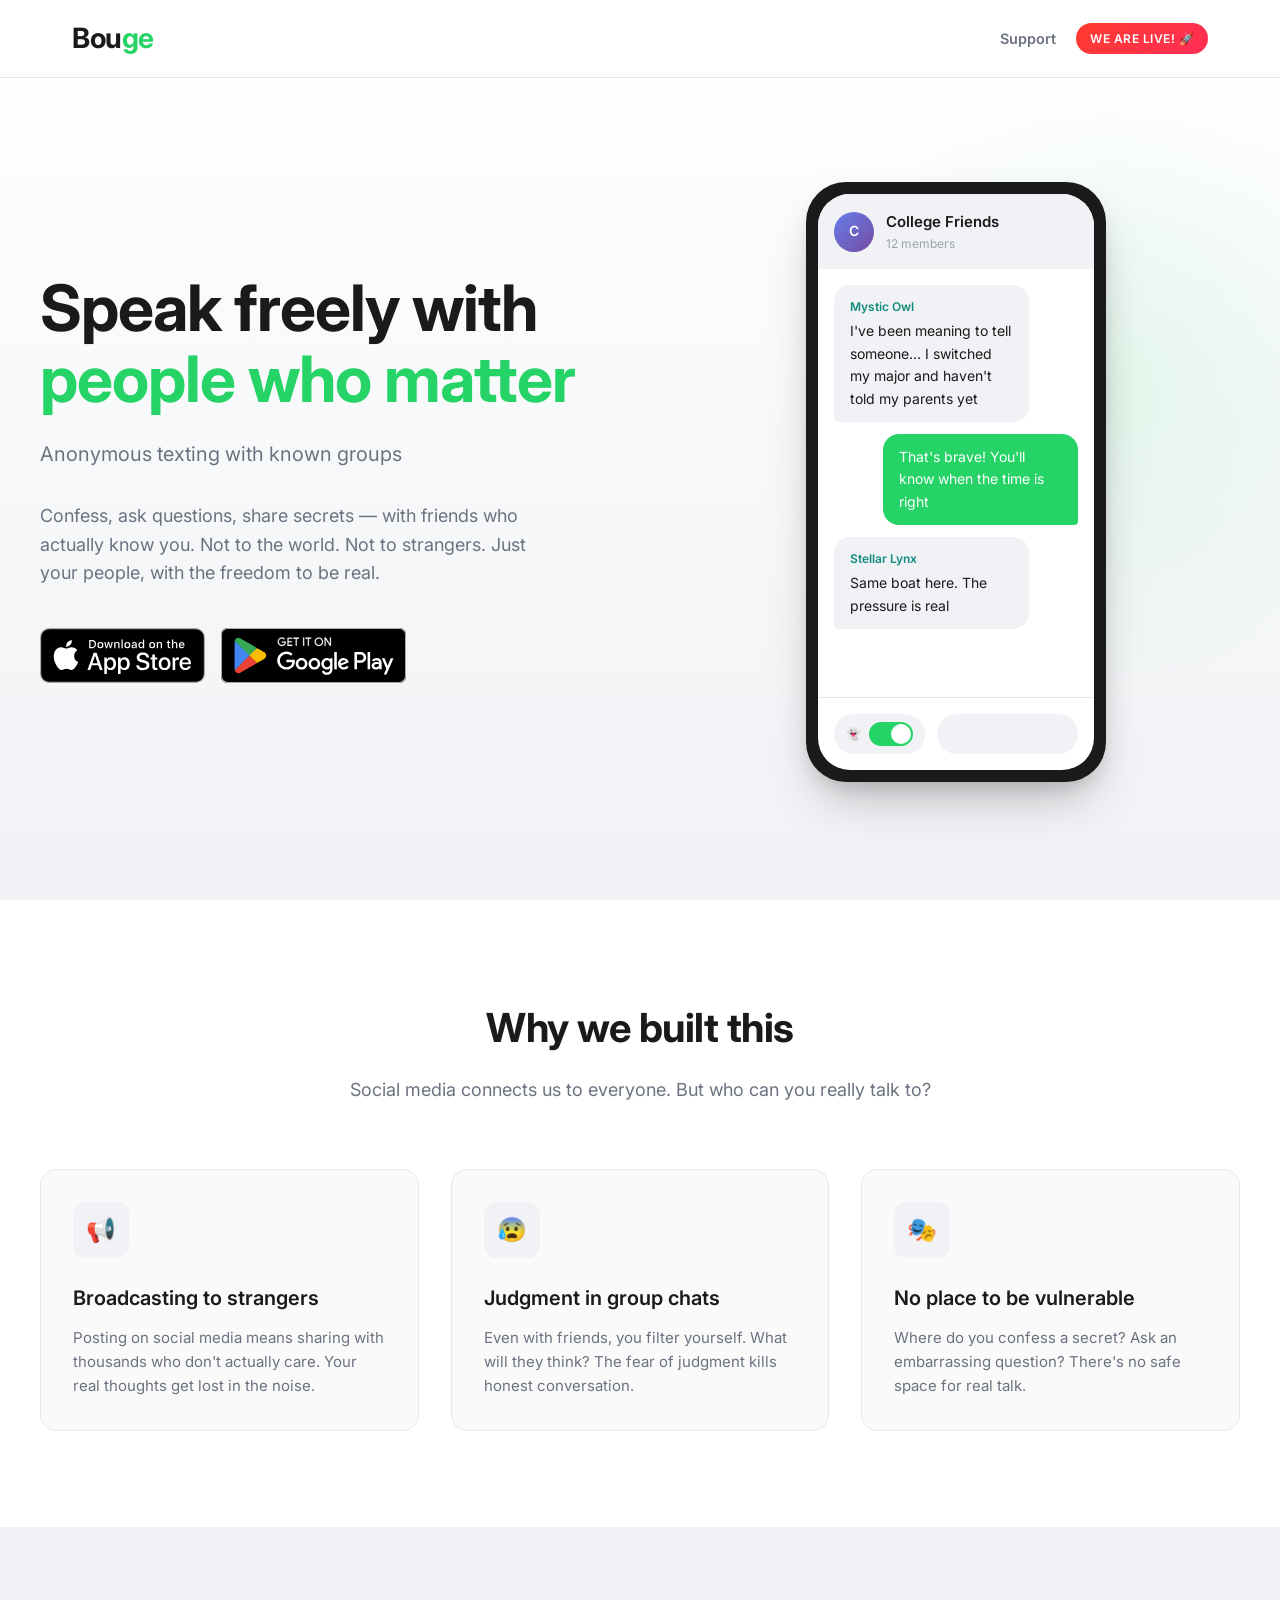
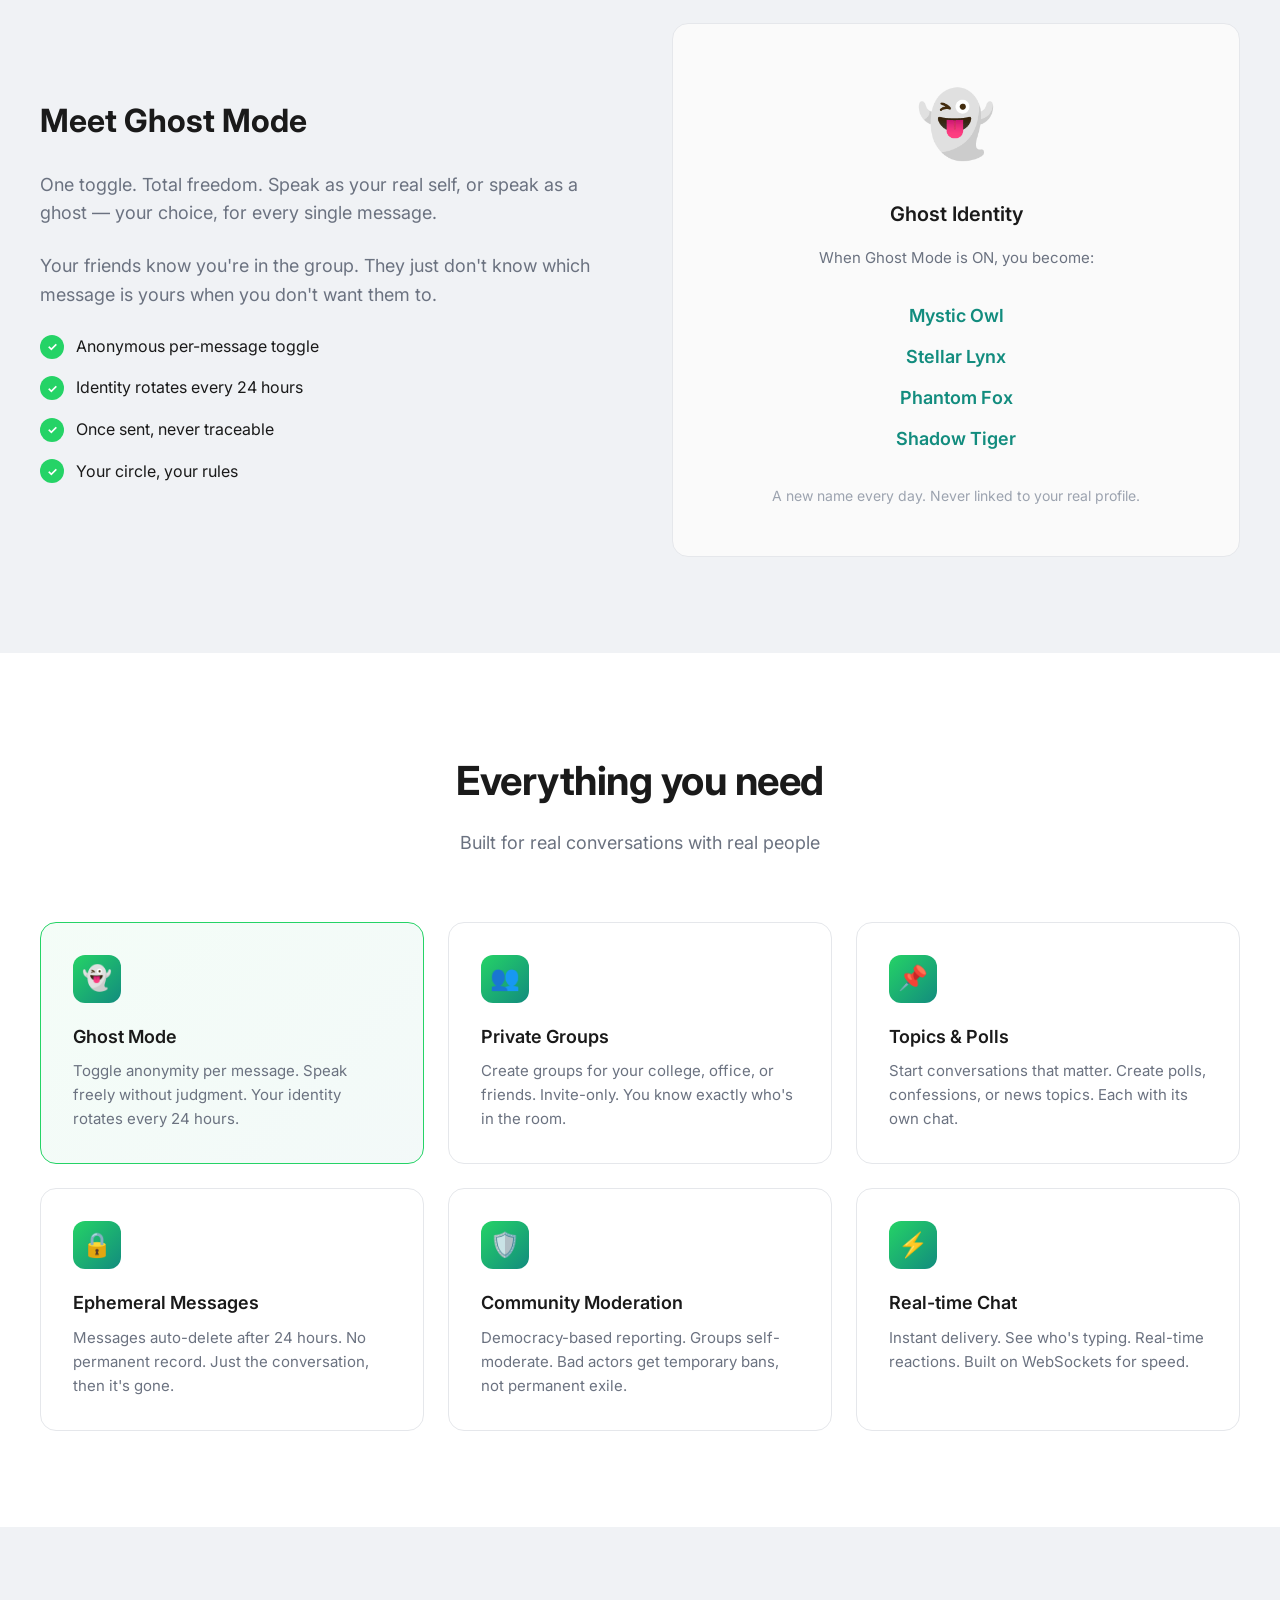
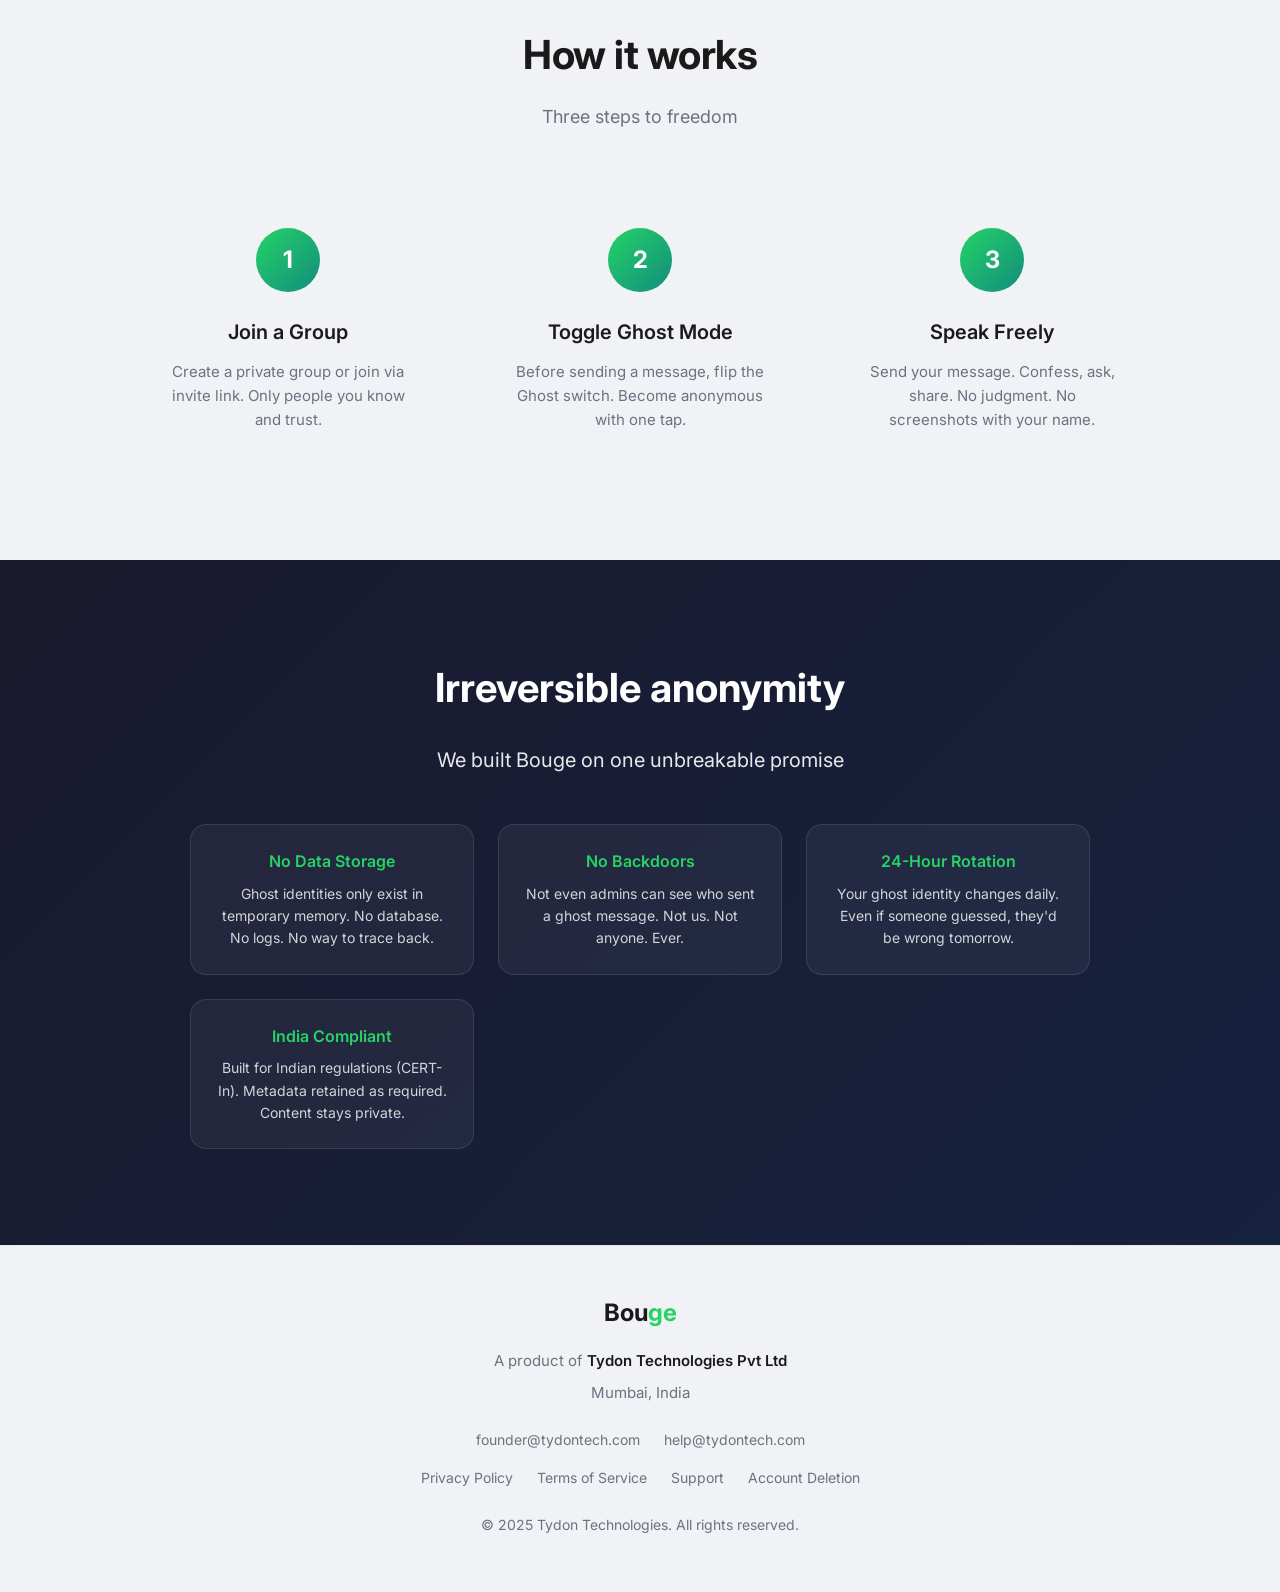
==== commit d925877b: "Fix site structure: restore Bouge at root, move RSM to /rsm" ====
--- a/index.html
+++ b/index.html
@@ -1,31 +1,24 @@
 <!DOCTYPE html>
 <html lang="en">
+
 <head>
     <meta charset="UTF-8">
     <meta name="viewport" content="width=device-width, initial-scale=1.0">
-    <title>Ration Shop Manager — Digital App for FPS Dealers | Tydon Technologies</title>
-    <meta name="description" content="India's first mobile app for Fair Price Shop dealers. Auto stock book, live PDS data sync, beneficiary tracking. Aligned with SARTHAK-PDS scheme. Download free.">
-    <meta name="keywords" content="ration shop app, FPS dealer app, fair price shop management, PDS management app, ration shop manager, SARTHAK PDS, India ration app">
-    <meta property="og:title" content="Ration Shop Manager — Built by an FPS Dealer, for FPS Dealers">
-    <meta property="og:description" content="Stop manual registers. Auto stock book, live govt data sync, WhatsApp reminders. Download free on Play Store.">
-    
-    <!-- Google Fonts -->
-    <link rel="preconnect" href="https://fonts.googleapis.com">
-    <link rel="preconnect" href="https://fonts.gstatic.com" crossorigin>
-    <link href="https://fonts.googleapis.com/css2?family=DM+Sans:opsz,wght@9..40,400;500;600;700&family=Sora:wght@400;600;700;800&family=Tiro+Devanagari+Hindi:ital@0;1&display=swap" rel="stylesheet">
-    
+    <title>Bouge - Speak Freely With People Who Matter</title>
+    <meta name="description"
+        content="Anonymous texting with known groups. Confess, ask, share secrets with people who matter.">
+    <link href="https://fonts.googleapis.com/css2?family=Inter:wght@300;400;500;600;700&display=swap" rel="stylesheet">
     <style>
         :root {
-            --primary: #0B3D91;        /* Deep India Blue - trust, government */
-            --accent: #FF6B00;         /* Saffron Orange - energy, CTA */
-            --success: #1B8A4C;        /* India Green - PDS/food/agriculture */
-            --bg-dark: #0A0F1E;        /* Near black for hero */
-            --bg-light: #F5F7FA;       /* Off white for sections */
-            --bg-white: #FFFFFF;
-            --text-dark: #1A1A2E;
-            --text-muted: #6B7280;
-            --border: #E5E7EB;
-            --gold: #D4AF37;            /* For badges, awards, govt alignment */
+            --color-bg: #FFFFFF;
+            --color-bg-secondary: #F0F2F5;
+            --color-bg-tertiary: #FAFAFA;
+            --color-accent: #25D366;
+            --color-accent-dark: #128C7E;
+            --color-text: #1A1A1A;
+            --color-text-secondary: #6B7280;
+            --color-text-muted: #9CA3AF;
+            --color-border: #E5E7EB;
         }
 
         * {
@@ -34,1834 +27,1267 @@
             box-sizing: border-box;
         }
 
+        html {
+            scroll-behavior: smooth;
+        }
+
         body {
-            font-family: 'DM Sans', sans-serif;
-            color: var(--text-dark);
+            font-family: 'Inter', -apple-system, BlinkMacSystemFont, 'Segoe UI', Roboto, sans-serif;
+            background: var(--color-bg);
+            color: var(--color-text);
             line-height: 1.6;
             overflow-x: hidden;
-            background-color: var(--bg-white);
-        }
-
-        h1, h2, h3, h4, h5, h6 {
-            font-family: 'Sora', sans-serif;
-            font-weight: 700;
-            line-height: 1.2;
-        }
-
-        .hindi-text {
-            font-family: 'Tiro Devanagari Hindi', serif;
-        }
-
-        a {
-            text-decoration: none;
-            color: inherit;
-        }
-
-        ul {
-            list-style: none;
-        }
-
-        /* Container */
-        .container {
-            width: 100%;
-            max-width: 1200px;
-            margin: 0 auto;
-            padding: 0 20px;
-        }
-
-        /* Buttons */
-        .btn {
-            display: inline-block;
-            padding: 14px 28px;
-            border-radius: 50px;
-            font-weight: 600;
-            text-align: center;
-            cursor: pointer;
-            transition: all 0.3s ease;
-            font-family: 'DM Sans', sans-serif;
-            border: none;
-        }
-
-        .btn-primary {
-            background-color: var(--accent);
-            color: white;
-            box-shadow: 0 4px 14px rgba(255, 107, 0, 0.4);
-        }
-
-        .btn-primary:hover {
-            transform: translateY(-2px);
-            box-shadow: 0 6px 20px rgba(255, 107, 0, 0.6);
-            color: white;
-        }
-
-        .btn-outline {
-            background-color: transparent;
-            color: white;
-            border: 2px solid white;
-        }
-
-        .btn-outline:hover {
-            background-color: rgba(255, 255, 255, 0.1);
-        }
-
-        .btn-outline-dark {
-            background-color: transparent;
-            color: var(--primary);
-            border: 2px solid var(--primary);
-        }
-        
-        .btn-outline-dark:hover {
-            background-color: rgba(11, 61, 145, 0.05);
-        }
-
-        .pulse-animation {
-            animation: pulse 2s infinite;
-        }
-
-        @keyframes pulse {
-            0% { box-shadow: 0 0 0 0 rgba(255, 107, 0, 0.7); }
-            70% { box-shadow: 0 0 0 15px rgba(255, 107, 0, 0); }
-            100% { box-shadow: 0 0 0 0 rgba(255, 107, 0, 0); }
-        }
-
-        /* Section Reveal */
-        .reveal {
+        }
+
+        @keyframes fadeInUp {
+            from {
+                opacity: 0;
+                transform: translateY(30px);
+            }
+
+            to {
+                opacity: 1;
+                transform: translateY(0);
+            }
+        }
+
+        @keyframes float {
+
+            0%,
+            100% {
+                transform: translateY(0px);
+            }
+
+            50% {
+                transform: translateY(-10px);
+            }
+        }
+
+        .animate-on-scroll {
             opacity: 0;
-            transform: translateY(20px);
-            transition: all 0.8s ease-out;
-        }
-        .reveal.active {
+            transform: translateY(30px);
+            transition: opacity 0.6s ease-out, transform 0.6s ease-out;
+        }
+
+        .animate-on-scroll.visible {
             opacity: 1;
             transform: translateY(0);
         }
 
-        /* Section Badges */
-        .section-label {
-            display: inline-block;
-            text-transform: uppercase;
-            font-weight: 700;
-            font-size: 0.85rem;
-            letter-spacing: 1.5px;
-            color: var(--primary);
-            margin-bottom: 16px;
-        }
-
-        /* Navigation */
         nav {
             position: fixed;
             top: 0;
+            left: 0;
+            right: 0;
+            z-index: 1000;
+            background: rgba(255, 255, 255, 0.95);
+            backdrop-filter: blur(20px);
+            border-bottom: 1px solid var(--color-border);
+        }
+
+        .nav-container {
+            max-width: 1200px;
+            margin: 0 auto;
+            padding: 1rem 2rem;
+            display: flex;
+            justify-content: space-between;
+            align-items: center;
+        }
+
+        .logo {
+            font-size: 1.75rem;
+            font-weight: 700;
+            color: var(--color-text);
+            letter-spacing: -0.5px;
+        }
+
+        .logo span {
+            color: var(--color-accent);
+        }
+
+        .badge {
+            display: inline-flex;
+            align-items: center;
+            padding: 0.375rem 0.875rem;
+            background: linear-gradient(135deg, var(--color-accent) 0%, var(--color-accent-dark) 100%);
+            color: white;
+            font-size: 0.75rem;
+            font-weight: 600;
+            border-radius: 9999px;
+            text-transform: uppercase;
+            letter-spacing: 0.5px;
+        }
+
+        .hero {
+            min-height: 100vh;
+            display: flex;
+            align-items: center;
+            padding: 8rem 2rem 4rem;
+            background: linear-gradient(180deg, var(--color-bg) 0%, var(--color-bg-secondary) 100%);
+            position: relative;
+            overflow: hidden;
+        }
+
+        .hero::before {
+            content: '';
+            position: absolute;
+            top: 10%;
+            right: -10%;
+            width: 600px;
+            height: 600px;
+            background: radial-gradient(circle, rgba(37, 211, 102, 0.1) 0%, transparent 70%);
+            border-radius: 50%;
+            animation: float 6s ease-in-out infinite;
+        }
+
+        .hero-container {
+            max-width: 1200px;
+            margin: 0 auto;
+            display: grid;
+            grid-template-columns: 1fr 1fr;
+            gap: 4rem;
+            align-items: center;
+        }
+
+        .hero-content h1 {
+            font-size: clamp(2.5rem, 5vw, 4rem);
+            font-weight: 700;
+            line-height: 1.1;
+            letter-spacing: -1px;
+            margin-bottom: 1.5rem;
+        }
+
+        .hero-content h1 span {
+            color: var(--color-accent);
+        }
+
+        .hero-content .tagline {
+            font-size: 1.25rem;
+            color: var(--color-text-secondary);
+            margin-bottom: 2rem;
+            font-weight: 400;
+        }
+
+        .hero-description {
+            font-size: 1.125rem;
+            color: var(--color-text-secondary);
+            margin-bottom: 2.5rem;
+            max-width: 500px;
+        }
+
+        .app-badges {
+            display: flex;
+            gap: 1rem;
+            flex-wrap: wrap;
+        }
+
+        .app-badge {
+            display: inline-flex;
+            align-items: center;
+            gap: 0.5rem;
+            padding: 0.875rem 1.5rem;
+            background: var(--color-bg-tertiary);
+            color: var(--color-text-muted);
+            border: 2px dashed var(--color-border);
+            border-radius: 12px;
+            font-size: 0.875rem;
+            font-weight: 500;
+            cursor: pointer;
+        }
+
+        .app-badge a {
+            text-decoration: none;
+            color: inherit;
+        }
+
+        .app-badge.active {
+            border: 2px solid var(--color-accent);
+            color: var(--color-accent-dark);
+            background: rgba(37, 211, 102, 0.08);
+            cursor: pointer;
+        }
+
+        .phone-mockup {
+            position: relative;
+            width: 300px;
+            height: 600px;
+            margin: 0 auto;
+            background: var(--color-text);
+            border-radius: 40px;
+            padding: 12px;
+            box-shadow: 0 10px 15px -3px rgba(0, 0, 0, 0.1), 0 25px 50px -12px rgba(0, 0, 0, 0.25);
+            animation: float 6s ease-in-out infinite;
+        }
+
+        .phone-screen {
             width: 100%;
-            z-index: 1000;
-            transition: all 0.3s ease;
-            padding: 20px 0;
-        }
-
-        nav.scrolled {
-            background: rgba(255, 255, 255, 0.95);
-            backdrop-filter: blur(10px);
-            -webkit-backdrop-filter: blur(10px);
-            box-shadow: 0 2px 10px rgba(0, 0, 0, 0.1);
-            padding: 15px 0;
-        }
-        nav.scrolled .nav-link, nav.scrolled .logo-text {
-            color: var(--text-dark);
-        }
-        nav .nav-link, nav .logo-text {
-            color: white;
-            transition: color 0.3s ease;
-        }
-        .nav-container {
-            display: flex;
-            justify-content: space-between;
-            align-items: center;
-        }
-        .logo {
-            display: flex;
-            align-items: center;
-            gap: 10px;
-            font-family: 'Sora', sans-serif;
-            font-weight: 700;
-            font-size: 1.2rem;
-        }
-        .logo-icon {
-            width: 32px;
-            height: 32px;
-            background: var(--primary);
-            border-radius: 8px;
+            height: 100%;
+            background: var(--color-bg);
+            border-radius: 32px;
+            overflow: hidden;
+            display: flex;
+            flex-direction: column;
+        }
+
+        .chat-header {
+            background: var(--color-bg-secondary);
+            padding: 1rem;
+            display: flex;
+            align-items: center;
+            gap: 0.75rem;
+        }
+
+        .chat-avatar {
+            width: 40px;
+            height: 40px;
+            background: linear-gradient(135deg, #667eea 0%, #764ba2 100%);
+            border-radius: 50%;
             display: flex;
             align-items: center;
             justify-content: center;
             color: white;
-            font-size: 1.2rem;
-        }
-        .nav-links {
-            display: flex;
-            gap: 30px;
-            align-items: center;
-        }
-        .nav-link {
+            font-weight: 600;
+            font-size: 0.875rem;
+        }
+
+        .chat-info h4 {
+            font-size: 0.9375rem;
+            font-weight: 600;
+        }
+
+        .chat-info p {
+            font-size: 0.75rem;
+            color: var(--color-text-muted);
+        }
+
+        .chat-messages {
+            flex: 1;
+            padding: 1rem;
+            display: flex;
+            flex-direction: column;
+            gap: 0.75rem;
+            overflow: hidden;
+        }
+
+        .message {
+            max-width: 80%;
+            padding: 0.75rem 1rem;
+            border-radius: 16px;
+            font-size: 0.875rem;
+            animation: fadeInUp 0.5s ease-out;
+        }
+
+        .message.ghost {
+            align-self: flex-start;
+            background: var(--color-bg-secondary);
+            color: var(--color-text);
+            border-bottom-left-radius: 4px;
+        }
+
+        .message.ghost .sender {
+            font-size: 0.75rem;
+            color: var(--color-accent-dark);
+            font-weight: 600;
+            margin-bottom: 0.25rem;
+        }
+
+        .message.real {
+            align-self: flex-end;
+            background: var(--color-accent);
+            color: white;
+            border-bottom-right-radius: 4px;
+        }
+
+        .chat-input {
+            padding: 1rem;
+            border-top: 1px solid var(--color-border);
+            display: flex;
+            align-items: center;
+            gap: 0.75rem;
+        }
+
+        .ghost-toggle {
+            display: flex;
+            align-items: center;
+            gap: 0.5rem;
+            padding: 0.5rem 0.75rem;
+            background: var(--color-bg-secondary);
+            border-radius: 9999px;
+            font-size: 0.75rem;
             font-weight: 500;
-            font-size: 0.95rem;
-        }
-        .nav-link:hover {
-            opacity: 0.8;
-        }
-        .hamburger {
-            display: none;
-            cursor: pointer;
-            background: none;
-            border: none;
-            color: inherit;
-        }
-        .hamburger-icon {
-            width: 24px;
-            height: 2px;
-            background: currentColor;
+        }
+
+        .toggle-switch {
+            width: 44px;
+            height: 24px;
+            background: var(--color-accent);
+            border-radius: 9999px;
             position: relative;
         }
-        .hamburger-icon::before, .hamburger-icon::after {
+
+        .toggle-switch::after {
             content: '';
             position: absolute;
-            width: 100%;
-            height: 2px;
-            background: currentColor;
-            left: 0;
-        }
-        .hamburger-icon::before { top: -8px; }
-        .hamburger-icon::after { top: 8px; }
-
-        /* Hero Section */
-        .hero {
-            background-color: var(--bg-dark);
-            background-image: 
-                radial-gradient(circle at 20% 40%, rgba(11, 61, 145, 0.4), transparent 50%),
-                radial-gradient(circle at 80% 60%, rgba(255, 107, 0, 0.1), transparent 50%);
-            min-height: 100vh;
-            padding-top: 140px;
-            padding-bottom: 60px;
-            position: relative;
-            overflow: hidden;
+            top: 2px;
+            right: 2px;
+            width: 20px;
+            height: 20px;
+            background: white;
+            border-radius: 50%;
+        }
+
+        .input-field {
+            flex: 1;
+            height: 40px;
+            background: var(--color-bg-secondary);
+            border-radius: 9999px;
+        }
+
+        section {
+            padding: 6rem 2rem;
+        }
+
+        .container {
+            max-width: 1200px;
+            margin: 0 auto;
+        }
+
+        .section-header {
+            text-align: center;
+            max-width: 600px;
+            margin: 0 auto 4rem;
+        }
+
+        .section-header h2 {
+            font-size: 2.5rem;
+            font-weight: 700;
+            margin-bottom: 1rem;
+            letter-spacing: -0.5px;
+        }
+
+        .section-header p {
+            font-size: 1.125rem;
+            color: var(--color-text-secondary);
+        }
+
+        .problem {
+            background: var(--color-bg);
+        }
+
+        .problem-grid {
+            display: grid;
+            grid-template-columns: repeat(auto-fit, minmax(300px, 1fr));
+            gap: 2rem;
+        }
+
+        .problem-card {
+            padding: 2rem;
+            background: var(--color-bg-tertiary);
+            border-radius: 16px;
+            border: 1px solid var(--color-border);
+            transition: transform 0.3s ease, box-shadow 0.3s ease;
+        }
+
+        .problem-card:hover {
+            transform: translateY(-4px);
+            box-shadow: 0 10px 15px -3px rgba(0, 0, 0, 0.1);
+        }
+
+        .problem-icon {
+            width: 56px;
+            height: 56px;
+            background: var(--color-bg-secondary);
+            border-radius: 12px;
+            display: flex;
+            align-items: center;
+            justify-content: center;
+            margin-bottom: 1.5rem;
+            font-size: 1.5rem;
+        }
+
+        .problem-card h3 {
+            font-size: 1.25rem;
+            font-weight: 600;
+            margin-bottom: 0.75rem;
+        }
+
+        .problem-card p {
+            color: var(--color-text-secondary);
+            font-size: 0.9375rem;
+        }
+
+        .solution {
+            background: var(--color-bg-secondary);
+        }
+
+        .solution-content {
+            display: grid;
+            grid-template-columns: 1fr 1fr;
+            gap: 4rem;
+            align-items: center;
+        }
+
+        .solution-text h3 {
+            font-size: 2rem;
+            font-weight: 700;
+            margin-bottom: 1.5rem;
+        }
+
+        .solution-text p {
+            font-size: 1.125rem;
+            color: var(--color-text-secondary);
+            margin-bottom: 1.5rem;
+        }
+
+        .feature-list {
+            list-style: none;
+            display: flex;
+            flex-direction: column;
+            gap: 1rem;
+        }
+
+        .feature-list li {
+            display: flex;
+            align-items: center;
+            gap: 0.75rem;
+            font-size: 1rem;
+        }
+
+        .feature-list li::before {
+            content: '✓';
+            width: 24px;
+            height: 24px;
+            background: var(--color-accent);
             color: white;
-            display: flex;
-            align-items: center;
-        }
-        .hero::before {
-            content: "";
-            position: absolute;
-            top: 0; left: 0; right: 0; bottom: 0;
-            /* Premium subtle grid overlay */
-            background-image: 
-                linear-gradient(to right, rgba(255, 255, 255, 0.04) 1px, transparent 1px),
-                linear-gradient(to bottom, rgba(255, 255, 255, 0.04) 1px, transparent 1px);
-            background-size: 60px 60px;
-            mask-image: radial-gradient(ellipse at center, black 40%, transparent 80%);
-            -webkit-mask-image: radial-gradient(ellipse at center, black 40%, transparent 80%);
-            pointer-events: none;
-        }
-        .hero-bg-graphic {
-            position: absolute;
-            top: -20%;
-            left: 50%;
-            transform: translateX(-50%);
-            width: 100%;
-            height: 100%;
-            background: radial-gradient(circle at top, rgba(11,61,145,0.2) 0%, transparent 60%);
-            z-index: 0;
-            pointer-events: none;
-        }
-        .hero-content {
-            position: relative;
-            z-index: 1;
+            border-radius: 50%;
+            display: flex;
+            align-items: center;
+            justify-content: center;
+            font-size: 0.75rem;
+            font-weight: 700;
+            flex-shrink: 0;
+        }
+
+        .features {
+            background: var(--color-bg);
+        }
+
+        .features-grid {
+            display: grid;
+            grid-template-columns: repeat(auto-fit, minmax(350px, 1fr));
+            gap: 1.5rem;
+        }
+
+        .feature-card {
+            padding: 2rem;
+            background: var(--color-bg);
+            border: 1px solid var(--color-border);
+            border-radius: 16px;
+            transition: all 0.3s ease;
+        }
+
+        .feature-card:hover {
+            border-color: var(--color-accent);
+            box-shadow: 0 0 0 3px rgba(37, 211, 102, 0.1);
+        }
+
+        .feature-card.highlight {
+            background: linear-gradient(135deg, rgba(37, 211, 102, 0.05) 0%, rgba(18, 140, 126, 0.05) 100%);
+            border-color: var(--color-accent);
+        }
+
+        .feature-icon {
+            width: 48px;
+            height: 48px;
+            background: linear-gradient(135deg, var(--color-accent) 0%, var(--color-accent-dark) 100%);
+            border-radius: 12px;
+            display: flex;
+            align-items: center;
+            justify-content: center;
+            margin-bottom: 1.25rem;
+            font-size: 1.5rem;
+        }
+
+        .feature-card h3 {
+            font-size: 1.125rem;
+            font-weight: 600;
+            margin-bottom: 0.5rem;
+        }
+
+        .feature-card p {
+            font-size: 0.9375rem;
+            color: var(--color-text-secondary);
+        }
+
+        .how-it-works {
+            background: var(--color-bg-secondary);
+        }
+
+        .steps {
+            display: flex;
+            justify-content: center;
+            gap: 2rem;
+            flex-wrap: wrap;
+        }
+
+        .step {
+            flex: 1;
+            min-width: 280px;
+            max-width: 320px;
             text-align: center;
+            padding: 2rem;
+        }
+
+        .step-number {
+            width: 64px;
+            height: 64px;
+            background: linear-gradient(135deg, var(--color-accent) 0%, var(--color-accent-dark) 100%);
+            color: white;
+            border-radius: 50%;
+            display: flex;
+            align-items: center;
+            justify-content: center;
+            font-size: 1.5rem;
+            font-weight: 700;
+            margin: 0 auto 1.5rem;
+        }
+
+        .step h3 {
+            font-size: 1.25rem;
+            font-weight: 600;
+            margin-bottom: 0.75rem;
+        }
+
+        .step p {
+            color: var(--color-text-secondary);
+            font-size: 0.9375rem;
+        }
+
+        .privacy {
+            background: linear-gradient(135deg, #1a1a2e 0%, #16213e 100%);
+            color: white;
+            text-align: center;
+        }
+
+        .privacy h2 {
+            font-size: 2.5rem;
+            margin-bottom: 1.5rem;
+        }
+
+        .privacy>.container>p {
+            font-size: 1.25rem;
+            opacity: 0.9;
+            max-width: 700px;
+            margin: 0 auto 3rem;
+        }
+
+        .promise-grid {
+            display: grid;
+            grid-template-columns: repeat(auto-fit, minmax(250px, 1fr));
+            gap: 1.5rem;
             max-width: 900px;
             margin: 0 auto;
         }
-        .hero-badge {
+
+        .promise-item {
+            padding: 1.5rem;
+            background: rgba(255, 255, 255, 0.05);
+            border-radius: 16px;
+            border: 1px solid rgba(255, 255, 255, 0.1);
+        }
+
+        .promise-item h4 {
+            font-size: 1rem;
+            font-weight: 600;
+            margin-bottom: 0.5rem;
+            color: var(--color-accent);
+        }
+
+        .promise-item p {
+            font-size: 0.875rem;
+            opacity: 0.8;
+        }
+
+        .waitlist {
+            background: var(--color-bg);
+            padding: 6rem 2rem;
+        }
+
+        .waitlist-box {
+            max-width: 600px;
+            margin: 0 auto;
+            padding: 3rem;
+            background: var(--color-bg-tertiary);
+            border-radius: 24px;
+            border: 1px solid var(--color-border);
+            text-align: center;
+        }
+
+        .waitlist-box h2 {
+            font-size: 2rem;
+            margin-bottom: 1rem;
+        }
+
+        .waitlist-box>p {
+            color: var(--color-text-secondary);
+            margin-bottom: 2rem;
+        }
+
+        .waitlist-form {
+            display: flex;
+            flex-direction: column;
+            gap: 1rem;
+            max-width: 450px;
+            margin: 0 auto;
+        }
+
+        .waitlist-form input {
+            padding: 1rem 1.25rem;
+            border: 1px solid var(--color-border);
+            border-radius: 12px;
+            font-size: 1rem;
+            font-family: inherit;
+            background: var(--color-bg);
+            transition: border-color 0.3s ease;
+            width: 100%;
+        }
+
+        .waitlist-form input:focus {
+            outline: none;
+            border-color: var(--color-accent);
+        }
+
+        .waitlist-form input::placeholder {
+            color: var(--color-text-muted);
+        }
+
+        .social-proof {
+            margin-bottom: 2rem;
+        }
+
+        .counter {
+            font-size: 3rem;
+            font-weight: 700;
+            color: var(--color-accent);
+            margin-bottom: 0.5rem;
+        }
+
+        .counter-label {
+            color: var(--color-text-secondary);
+            font-size: 1rem;
+            margin-bottom: 1.5rem;
+        }
+
+        .progress-bar {
+            width: 100%;
+            max-width: 300px;
+            height: 8px;
+            background: var(--color-bg-secondary);
+            border-radius: 999px;
+            margin: 0 auto 1rem;
+            overflow: hidden;
+        }
+
+        .progress-fill {
+            height: 100%;
+            width: 47%;
+            background: linear-gradient(135deg, var(--color-accent) 0%, var(--color-accent-dark) 100%);
+            border-radius: 999px;
+            animation: pulse 2s ease-in-out infinite;
+        }
+
+        @keyframes pulse {
+
+            0%,
+            100% {
+                opacity: 1;
+            }
+
+            50% {
+                opacity: 0.7;
+            }
+        }
+
+        .scarcity-text {
+            font-size: 0.875rem;
+            color: var(--color-text-muted);
+            margin-top: 0.5rem;
+        }
+
+        .college-badge {
             display: inline-flex;
             align-items: center;
-            gap: 8px;
-            padding: 8px 16px;
-            border: 1px solid var(--gold);
-            border-radius: 50px;
-            font-size: 0.85rem;
-            color: var(--gold);
-            background: rgba(212, 175, 55, 0.1);
-            margin-bottom: 24px;
-        }
-        .hero h1 {
-            font-size: 3.8rem;
-            margin-bottom: 20px;
-            line-height: 1.1;
-        }
-        .hero h1 .hindi-text {
-            font-size: 2.5rem;
-            display: block;
-            margin-bottom: 5px;
-            color: rgba(255, 255, 255, 0.9);
-        }
-        .hero p {
-            font-size: 1.2rem;
-            color: rgba(255, 255, 255, 0.8);
-            margin-bottom: 40px;
-            max-width: 750px;
-            margin-left: auto;
-            margin-right: auto;
-        }
-        .hero-ctas {
-            display: flex;
-            gap: 16px;
-            justify-content: center;
-            margin-bottom: 80px;
-        }
-        
-        /* App Screenshot Placeholder */
-        .app-screenshot-placeholder {
-            width: 320px;
-            height: 640px;
-            background: #111;
-            border: 12px solid #222;
-            border-radius: 40px;
-            margin: 0 auto 60px;
-            display: flex;
-            align-items: center;
-            justify-content: center;
-            color: rgba(255,255,255,0.2);
-            font-weight: bold;
-            font-size: 0.9rem;
-            position: relative;
-            box-shadow: 0 30px 60px rgba(0,0,0,0.5);
-            overflow: hidden;
-        }
-        .app-screenshot-placeholder::before {
-            content: '';
-            position: absolute;
-            top: 0;
-            left: 50%;
-            transform: translateX(-50%);
-            width: 120px;
-            height: 25px;
-            background: #222;
-            border-bottom-left-radius: 15px;
-            border-bottom-right-radius: 15px;
-            z-index: 2;
-        }
-
-        /* Premium UI Dashboard CSS */
-        .app-ui-container {
-            width: 100%;
-            height: 100%;
-            background: #09090b;
-            background-image: 
-                radial-gradient(circle at 0% 0%, rgba(99, 102, 241, 0.15) 0%, transparent 50%),
-                radial-gradient(circle at 100% 100%, rgba(168, 85, 247, 0.15) 0%, transparent 50%);
-            border-radius: 28px;
-            overflow: hidden;
-            display: flex;
-            flex-direction: column;
-            color: #ffffff;
-            position: relative;
-            z-index: 1;
-            padding: 45px 16px 16px;
-            text-align: left;
-            font-family: 'DM Sans', sans-serif;
-            box-sizing: border-box;
-        }
-        .ui-header {
-            display: flex;
-            align-items: center;
-            justify-content: space-between;
-            font-weight: 700;
-            font-size: 1.1rem;
-            margin-bottom: 20px;
-            color: #ffffff;
-        }
-        .ui-header-title {
-            display: flex;
-            align-items: center;
-            gap: 10px;
-        }
-        .ui-header svg {
-            width: 20px;
-            height: 20px;
-            color: #a1a1aa;
-        }
-        .ui-glass-panel {
-            background: rgba(255, 255, 255, 0.03);
-            border: 1px solid rgba(255, 255, 255, 0.08);
-            backdrop-filter: blur(20px);
-            -webkit-backdrop-filter: blur(20px);
-            border-radius: 20px;
-            padding: 16px;
-            margin-bottom: 16px;
-            transition: transform 0.3s ease;
-        }
-        .ui-glass-panel:hover {
-            transform: translateY(-2px);
-            background: rgba(255, 255, 255, 0.05);
-            border: 1px solid rgba(255, 255, 255, 0.15);
-        }
-        .ui-entitlement-title {
-            font-size: 0.8rem;
-            color: #a1a1aa;
-            text-transform: uppercase;
-            letter-spacing: 1px;
-            margin-bottom: 12px;
-            font-weight: 700;
-        }
-        .ui-entitlement-row {
-            display: flex;
-            justify-content: space-between;
-            align-items: center;
-            margin-bottom: 12px;
-        }
-        .ui-entitlement-row:last-child {
-            margin-bottom: 0;
-        }
-        .ui-commodity {
-            display: flex;
-            align-items: center;
-            gap: 12px;
-        }
-        .ui-icon-glow {
-            width: 36px;
-            height: 36px;
-            border-radius: 12px;
-            display: flex;
-            align-items: center;
-            justify-content: center;
-            font-size: 1.2rem;
-            position: relative;
-        }
-        .ui-icon-glow.rice {
-            background: rgba(234, 179, 8, 0.15);
-            color: #eab308;
-            box-shadow: 0 0 15px rgba(234, 179, 8, 0.2);
-        }
-        .ui-icon-glow.wheat {
-            background: rgba(34, 197, 94, 0.15);
-            color: #22c55e;
-            box-shadow: 0 0 15px rgba(34, 197, 94, 0.2);
-        }
-        .ui-commodity-info h4 {
-            font-size: 0.95rem;
-            margin: 0;
-            font-weight: 600;
-        }
-        .ui-commodity-info p {
-            font-size: 0.75rem;
-            color: #a1a1aa;
-            margin: 0;
-        }
-        .ui-commodity-value {
-            text-align: right;
-        }
-        .ui-commodity-value h3 {
-            font-size: 1.2rem;
-            margin: 0;
-            font-family: 'Sora', sans-serif;
-            font-weight: 700;
-        }
-        .ui-commodity-value p {
-            font-size: 0.7rem;
-            color: #4ade80;
-            margin: 0;
-            display: flex;
-            align-items: center;
-            gap: 4px;
-            justify-content: flex-end;
-            font-weight: 600;
-        }
-        .ui-progress-bg {
-            height: 6px;
-            background: rgba(255, 255, 255, 0.1);
-            border-radius: 10px;
-            margin-top: 10px;
-            overflow: hidden;
-        }
-        .ui-progress-fill {
-            height: 100%;
-            border-radius: 10px;
-            width: 0%;
-            transition: width 1.5s ease-out;
-        }
-        .ui-progress-fill.rice-fill {
-            background: linear-gradient(90deg, #ca8a04, #facc15);
-            width: 5%;
-        }
-        .ui-progress-fill.wheat-fill {
-            background: linear-gradient(90deg, #16a34a, #4ade80);
-            width: 5%;
-        }
-        .ui-stats-grid {
-            display: grid;
-            grid-template-columns: 1fr 1fr;
-            gap: 12px;
-        }
-        .ui-stat-card {
-            background: rgba(255, 255, 255, 0.03);
-            border: 1px solid rgba(255, 255, 255, 0.05);
-            border-radius: 16px;
-            padding: 14px;
-            display: flex;
-            flex-direction: column;
-            gap: 8px;
-            position: relative;
-            overflow: hidden;
-            transition: transform 0.2s ease;
-        }
-        .ui-stat-card:hover {
-            transform: translateY(-2px);
-            background: rgba(255, 255, 255, 0.06);
-        }
-        .ui-stat-card::before {
-            content: '';
-            position: absolute;
-            top: 0; left: 0; width: 100%; height: 2px;
-        }
-        .ui-stat-card.blue::before { background: linear-gradient(90deg, transparent, #3b82f6, transparent); }
-        .ui-stat-card.purple::before { background: linear-gradient(90deg, transparent, #a855f7, transparent); }
-        .ui-stat-card.green::before { background: linear-gradient(90deg, transparent, #22c55e, transparent); }
-        .ui-stat-card.orange::before { background: linear-gradient(90deg, transparent, #f97316, transparent); }
-        .ui-stat-icon {
-            width: 28px;
-            height: 28px;
-            border-radius: 8px;
-            display: flex;
-            align-items: center;
-            justify-content: center;
-            font-size: 0.9rem;
-        }
-        .ui-stat-icon.blue { background: rgba(59, 130, 246, 0.15); color: #60a5fa; }
-        .ui-stat-icon.purple { background: rgba(168, 85, 247, 0.15); color: #c084fc; }
-        .ui-stat-icon.green { background: rgba(34, 197, 94, 0.15); color: #4ade80; }
-        .ui-stat-icon.orange { background: rgba(249, 115, 22, 0.15); color: #fb923c; }
-        .ui-stat-value {
-            font-size: 1.3rem;
-            font-family: 'Sora', sans-serif;
-            font-weight: 700;
-        }
-        .ui-stat-label {
-            font-size: 0.7rem;
-            color: #a1a1aa;
+            gap: 0.5rem;
+            padding: 0.5rem 1rem;
+            background: rgba(37, 211, 102, 0.1);
+            color: var(--color-accent-dark);
+            border-radius: 999px;
+            font-size: 0.875rem;
             font-weight: 500;
-        }
-
-        .hero-stats {
-            display: flex;
-            justify-content: center;
-            gap: 60px;
-            padding-top: 40px;
-            border-top: 1px solid rgba(255, 255, 255, 0.1);
-        }
-        .stat-item h3 {
-            font-size: 2.5rem;
-            color: white;
-            margin-bottom: 5px;
-        }
-        .stat-item p {
-            font-size: 0.9rem;
-            color: var(--text-muted);
-            margin: 0;
-        }
-
-        /* Problem Section */
-        .problem-section {
-            padding: 100px 0;
-            background-color: var(--bg-light);
-            text-align: center;
-        }
-        .problem-section h2 {
-            font-size: 2.5rem;
-            margin-bottom: 50px;
-            color: var(--text-dark);
-        }
-        .cards-grid {
-            display: grid;
-            grid-template-columns: repeat(3, 1fr);
-            gap: 30px;
-            margin-bottom: 50px;
-        }
-        .card {
-            background: var(--bg-white);
-            padding: 40px 30px;
-            border-radius: 12px;
-            box-shadow: 0 10px 30px rgba(0, 0, 0, 0.03);
-            text-align: left;
-            transition: all 0.3s ease;
-            position: relative;
-            border: 1px solid var(--border);
-        }
-        .card:hover {
-            transform: translateY(-8px);
-            box-shadow: 0 15px 40px rgba(0, 0, 0, 0.08);
-        }
-        .card-icon {
-            font-size: 2.5rem;
-            margin-bottom: 20px;
-            display: inline-block;
-        }
-        .card h3 {
-            font-size: 1.2rem;
-            margin-bottom: 15px;
-            color: var(--text-dark);
-        }
-        .card p {
-            color: var(--text-muted);
-            font-size: 0.95rem;
-        }
-        .impact-stat {
-            background: white;
-            padding: 40px;
-            border-radius: 12px;
-            box-shadow: 0 10px 30px rgba(0, 0, 0, 0.05);
-            border-left: 5px solid var(--accent);
-            max-width: 800px;
-            margin: 0 auto;
-        }
-        .impact-stat p {
-            font-size: 1.2rem;
-            font-weight: 600;
-            color: var(--text-dark);
-        }
-        .impact-stat .source {
-            display: block;
-            margin-top: 10px;
-            font-size: 0.85rem;
-            color: var(--text-muted);
-            font-weight: 400;
-        }
-
-        /* Solution Section */
-        .solution-section {
-            padding: 100px 0;
-            background-color: var(--bg-white);
-        }
-        .solution-section .section-header {
-            text-align: center;
-            margin-bottom: 60px;
-        }
-        .solution-section h2 {
-            font-size: 2.5rem;
-        }
-        .feature-grid {
-            display: grid;
-            grid-template-columns: repeat(2, 1fr);
-            gap: 40px;
-        }
-        .feature-item {
-            display: flex;
-            gap: 20px;
-            background: var(--bg-white);
-            padding: 30px;
-            border-radius: 12px;
-            border: 1px solid transparent;
-            transition: all 0.3s ease;
-        }
-        .feature-item:hover {
-            border-color: var(--border);
-            box-shadow: 0 10px 30px rgba(0, 0, 0, 0.04);
-            transform: translateY(-4px);
-        }
-        .feature-icon {
-            font-size: 2rem;
-            background: var(--bg-light);
-            width: 60px;
-            height: 60px;
-            border-radius: 50%;
-            display: flex;
-            align-items: center;
-            justify-content: center;
-            flex-shrink: 0;
-            color: var(--primary);
-        }
-        .feature-content h3 {
-            font-size: 1.2rem;
-            margin-bottom: 10px;
-            display: flex;
-            align-items: center;
-            gap: 10px;
-            flex-wrap: wrap;
-        }
-        .feature-content p {
-            color: var(--text-muted);
-            font-size: 0.95rem;
-        }
-        .badge-soon {
-            font-size: 0.7rem;
-            background: var(--accent);
-            color: white;
-            padding: 3px 8px;
-            border-radius: 20px;
-            text-transform: uppercase;
-            font-weight: 700;
-            letter-spacing: 0.5px;
-            font-family: 'DM Sans', sans-serif;
-        }
-
-        /* How It Works Section */
-        .how-it-works {
-            padding: 100px 0;
-            background-color: var(--bg-light);
-            clip-path: polygon(0 5vw, 100% 0, 100% 100%, 0 100%);
-            margin-top: -5vw;
-            padding-top: calc(100px + 5vw);
-            position: relative;
-        }
-        .how-it-works h2 {
-            text-align: center;
-            font-size: 2.5rem;
-            margin-bottom: 60px;
-        }
-        .steps-container {
-            display: flex;
-            justify-content: space-between;
-            position: relative;
-            max-width: 1000px;
-            margin: 0 auto;
-        }
-        .steps-line {
-            position: absolute;
-            top: 25px;
-            left: 10%;
-            right: 10%;
-            height: 2px;
-            background: var(--border);
-            z-index: 1;
-        }
-        .steps-line-progress {
-            position: absolute;
-            top: 25px;
-            left: 10%;
-            height: 2px;
-            background: var(--primary);
-            width: 0;
-            transition: width 1.5s ease-out;
-            z-index: 2;
-        }
-        .step {
-            width: 22%;
-            position: relative;
-            z-index: 3;
-            text-align: center;
-        }
-        .step-number {
-            width: 50px;
-            height: 50px;
-            background: white;
-            border: 2px solid var(--primary);
-            border-radius: 50%;
-            display: flex;
-            align-items: center;
-            justify-content: center;
-            font-weight: 700;
-            font-size: 1.2rem;
-            color: var(--primary);
-            margin: 0 auto 20px;
-            transition: all 0.3s ease;
-        }
-        .step:hover .step-number {
-            background: var(--primary);
-            color: white;
-            transform: scale(1.1);
-        }
-        .step h3 {
-            font-size: 1.1rem;
-            margin-bottom: 10px;
-        }
-        .step p {
-            font-size: 0.9rem;
-            color: var(--text-muted);
-        }
-
-        /* SARTHAK Section */
-        .sarthak-section {
-            padding: 100px 0;
-            background-color: var(--bg-dark);
-            color: white;
-            text-align: center;
-            border-bottom: 5px solid var(--gold);
-            position: relative;
-        }
-        .sarthak-section h2 {
-            font-size: 2.2rem;
-            margin: 20px 0;
-        }
-        .sarthak-intro {
-            max-width: 800px;
-            margin: 0 auto 50px;
-            color: rgba(255, 255, 255, 0.7);
-            font-size: 1.05rem;
-        }
-        .sarthak-cards {
-            display: grid;
-            grid-template-columns: repeat(3, 1fr);
-            gap: 30px;
-            margin-bottom: 50px;
-        }
-        .sarthak-card {
-            background: rgba(255, 255, 255, 0.05);
-            padding: 40px 30px;
-            border-radius: 12px;
-            border-top: 3px solid var(--gold);
-            text-align: left;
-            transition: transform 0.3s ease;
-        }
-        .sarthak-card:hover {
-            transform: translateY(-5px);
-            background: rgba(255, 255, 255, 0.08);
-        }
-        .sarthak-card h3 {
-            font-size: 1.1rem;
-            margin-bottom: 15px;
-            color: white;
-        }
-        .sarthak-card p {
-            font-size: 0.9rem;
-            color: rgba(255, 255, 255, 0.7);
-        }
-        .api-requests {
-            display: flex;
+            margin-bottom: 1rem;
+        }
+
+        .privacy-note {
+            font-size: 0.875rem;
+            color: var(--color-text-muted);
+            margin-top: 1rem;
+        }
+
+        .footer-contact {
+            margin-top: 1.5rem;
+            display: flex;
+            gap: 1.5rem;
             justify-content: center;
             flex-wrap: wrap;
-            gap: 15px;
-            margin-top: 20px;
-        }
-        .api-badge {
-            background: rgba(255, 255, 255, 0.1);
-            padding: 8px 16px;
-            border-radius: 50px;
-            font-size: 0.85rem;
-            border: 1px solid rgba(255, 255, 255, 0.2);
-            display: inline-flex;
-            align-items: center;
-            gap: 8px;
-        }
-        .api-badge::before {
-            content: '✓';
-            color: var(--success);
-            font-weight: bold;
-        }
-
-        /* Social Proof Section */
-        .social-proof {
-            padding: 100px 0;
-            background-color: var(--bg-white);
+        }
+
+        .footer-contact a {
+            color: var(--color-text-secondary);
+            text-decoration: none;
+            font-size: 0.875rem;
+            transition: color 0.3s ease;
+        }
+
+        .footer-contact a:hover {
+            color: var(--color-accent);
+        }
+
+        .btn-primary {
+            padding: 1rem 2rem;
+            background: linear-gradient(135deg, var(--color-accent) 0%, var(--color-accent-dark) 100%);
+            color: white;
+            border: none;
+            border-radius: 12px;
+            font-size: 1rem;
+            font-weight: 600;
+            cursor: pointer;
+            transition: transform 0.2s ease, box-shadow 0.2s ease;
+            font-family: inherit;
+        }
+
+        .btn-primary:hover {
+            transform: translateY(-2px);
+            box-shadow: 0 10px 20px -5px rgba(37, 211, 102, 0.4);
+        }
+
+        footer {
+            background: var(--color-bg-secondary);
+            padding: 3rem 2rem;
             text-align: center;
-        }
-        .social-proof h2 {
-            font-size: 2.2rem;
-            margin-bottom: 50px;
-        }
-        .founder-card {
-            background: var(--bg-light);
-            padding: 50px;
-            border-radius: 16px;
-            max-width: 800px;
-            margin: 0 auto 50px;
-            position: relative;
-            text-align: left;
-        }
-        .quote-icon {
-            position: absolute;
-            top: 30px;
-            left: 30px;
-            font-size: 5rem;
-            color: rgba(11, 61, 145, 0.1);
-            font-family: serif;
-            line-height: 1;
-        }
-        .founder-card blockquote {
-            font-size: 1.2rem;
-            font-weight: 500;
-            color: var(--text-dark);
-            margin-bottom: 30px;
-            position: relative;
-            z-index: 1;
-            padding-left: 20px;
-            font-style: italic;
-        }
-        .founder-info {
-            display: flex;
-            align-items: center;
-            gap: 20px;
-            padding-left: 20px;
-        }
-        .founder-avatar {
-            width: 60px;
-            height: 60px;
-            background: #ddd;
-            border-radius: 50%;
-            display: flex;
-            align-items: center;
-            justify-content: center;
-            color: var(--text-muted);
-            font-size: 0.7rem;
-            text-align: center;
-            overflow: hidden;
-            flex-shrink: 0;
-            border: 2px solid white;
-            box-shadow: 0 4px 10px rgba(0,0,0,0.1);
-        }
-        .founder-details h4 {
-            font-size: 1.1rem;
-            margin-bottom: 5px;
-        }
-        .founder-details p {
-            font-size: 0.9rem;
-            color: var(--text-muted);
-        }
-        .trust-badges {
-            display: flex;
-            justify-content: center;
-            gap: 30px;
-            flex-wrap: wrap;
-        }
-        .trust-badge {
-            border: 1px solid var(--border);
-            padding: 20px;
-            border-radius: 12px;
-            width: 250px;
-            text-align: center;
-            background: var(--bg-white);
-            transition: transform 0.3s ease;
-        }
-        .trust-badge:hover {
-            transform: translateY(-5px);
-            box-shadow: 0 10px 20px rgba(0,0,0,0.05);
-        }
-        .trust-badge h4 {
-            font-size: 1rem;
-            margin: 10px 0 5px;
-        }
-        .trust-badge p {
-            font-size: 0.85rem;
-            color: var(--text-muted);
-        }
-
-        /* Pricing Section */
-        .pricing-section {
-            padding: 100px 0;
-            background-color: var(--bg-light);
-            text-align: center;
-        }
-        .pricing-section h2 {
-            font-size: 2.5rem;
-            margin-bottom: 10px;
-        }
-        .pricing-section > p {
-            color: var(--text-muted);
-            margin-bottom: 50px;
-        }
-        .pricing-cards {
-            display: flex;
-            justify-content: center;
-            gap: 30px;
-            margin-bottom: 30px;
-        }
-        .pricing-card {
-            background: var(--bg-white);
-            border: 1px solid var(--border);
-            border-radius: 16px;
-            padding: 40px;
-            width: 350px;
-            text-align: left;
-            position: relative;
-            transition: all 0.3s ease;
-        }
-        .pricing-card:hover {
-            box-shadow: 0 15px 30px rgba(0,0,0,0.05);
-        }
-        .pricing-card.pro {
-            background: var(--bg-white);
-            border: 2px solid var(--accent);
-            box-shadow: 0 20px 40px rgba(0,0,0,0.08);
-            transform: scale(1.05);
-        }
-        .pricing-card.pro:hover {
-            transform: scale(1.05) translateY(-5px);
-        }
-        .most-popular {
-            position: absolute;
-            top: -15px;
-            left: 50%;
-            transform: translateX(-50%);
-            background: var(--accent);
+            border-top: 1px solid var(--color-border);
+        }
+
+        .footer-logo {
+            font-size: 1.5rem;
+            font-weight: 700;
+            margin-bottom: 1rem;
+        }
+
+        .footer-logo span {
+            color: var(--color-accent);
+        }
+
+        footer p {
+            color: var(--color-text-secondary);
+            font-size: 0.9375rem;
+            margin-bottom: 0.5rem;
+        }
+
+        footer .company {
+            font-weight: 600;
+            color: var(--color-text);
+            margin-top: 1rem;
+        }
+
+        @media (max-width: 1024px) {
+
+            .hero-container,
+            .solution-content {
+                grid-template-columns: 1fr;
+                gap: 3rem;
+            }
+
+            .phone-mockup {
+                transform: scale(0.9);
+            }
+        }
+
+        @media (max-width: 640px) {
+            .nav-container {
+                padding: 1rem;
+            }
+
+            .hero {
+                padding: 7rem 1.5rem 3rem;
+            }
+
+            section {
+                padding: 4rem 1.5rem;
+            }
+
+            .section-header h2 {
+                font-size: 1.875rem;
+            }
+
+            .phone-mockup {
+                width: 260px;
+                height: 520px;
+                transform: scale(0.85);
+            }
+
+            .features-grid {
+                grid-template-columns: 1fr;
+            }
+
+            .waitlist-box {
+                padding: 2rem 1.5rem;
+            }
+
+            .waitlist-form {
+                flex-direction: column;
+            }
+
+            .waitlist-form input,
+            .btn-primary {
+                width: 100%;
+            }
+        }
+
+        .floating-waitlist-btn {
+            position: fixed;
+            bottom: 2rem;
+            right: 2rem;
+            z-index: 1000;
+            padding: 1rem 1.5rem;
+            background: linear-gradient(135deg, var(--color-accent) 0%, var(--color-accent-dark) 100%);
             color: white;
-            padding: 5px 15px;
-            border-radius: 20px;
-            font-size: 0.8rem;
-            font-weight: 700;
-            text-transform: uppercase;
-        }
-        .price {
-            font-size: 2.5rem;
-            font-weight: 700;
-            font-family: 'Sora', sans-serif;
-            margin: 20px 0;
-            color: var(--text-dark);
-        }
-        .price span {
-            font-size: 1rem;
-            color: var(--text-muted);
-            font-weight: 400;
-        }
-        .pricing-features {
-            margin: 30px 0;
-        }
-        .pricing-features li {
-            margin-bottom: 15px;
-            display: flex;
-            gap: 10px;
-            align-items: flex-start;
-            font-size: 0.95rem;
-        }
-        .pricing-features li::before {
-            content: "✓";
-            color: var(--success);
-            font-weight: bold;
-        }
-        .pricing-card .btn {
-            width: 100%;
-        }
-        .pricing-note {
-            font-size: 0.9rem;
-            color: var(--text-muted);
-        }
-
-        /* FAQ Section */
-        .faq-section {
-            padding: 100px 0;
-            background-color: var(--bg-white);
-        }
-        .faq-section h2 {
-            text-align: center;
-            font-size: 2.5rem;
-            margin-bottom: 50px;
-        }
-        .faq-container {
-            max-width: 800px;
-            margin: 0 auto;
-        }
-        .faq-item {
-            border-bottom: 1px solid var(--border);
-            padding: 20px 0;
-        }
-        .faq-question {
-            display: flex;
-            justify-content: space-between;
-            align-items: center;
-            cursor: pointer;
+            border-radius: 9999px;
             font-weight: 600;
-            font-family: 'Sora', sans-serif;
-            font-size: 1.1rem;
-        }
-        .faq-icon {
-            font-size: 1.5rem;
-            font-weight: 300;
-            transition: transform 0.3s ease;
-            color: var(--primary);
-        }
-        .faq-item.active .faq-icon {
-            transform: rotate(45deg);
-        }
-        .faq-answer {
-            max-height: 0;
-            overflow: hidden;
-            transition: max-height 0.3s ease-out;
-            color: var(--text-muted);
-        }
-        .faq-answer-inner {
-            padding-top: 15px;
-            line-height: 1.6;
-            padding-right: 30px;
-        }
-
-        /* CTA Section */
-        .cta-section {
-            padding: 100px 0;
-            background-color: var(--primary);
+            text-decoration: none;
+            box-shadow: 0 10px 25px -5px rgba(37, 211, 102, 0.4);
+            transition: transform 0.2s ease, box-shadow 0.2s ease;
+            display: flex;
+            align-items: center;
+            gap: 0.5rem;
+            animation: fadeInUp 0.5s ease-out;
+        }
+
+        .floating-waitlist-btn:hover {
+            transform: translateY(-2px);
+            box-shadow: 0 15px 30px -5px rgba(37, 211, 102, 0.5);
             color: white;
-            text-align: center;
-        }
-        .cta-section h2 {
-            font-size: 2.5rem;
-            margin-bottom: 20px;
-        }
-        .cta-section p {
-            font-size: 1.1rem;
-            color: rgba(255, 255, 255, 0.8);
-            margin-bottom: 40px;
-            max-width: 650px;
-            margin-left: auto;
-            margin-right: auto;
-        }
-        .cta-meta {
-            margin-top: 20px;
-            font-size: 0.9rem;
-            color: rgba(255, 255, 255, 0.6);
-        }
-
-        /* Footer */
-        footer {
-            background-color: var(--bg-dark);
-            color: rgba(255, 255, 255, 0.7);
-            padding: 80px 0 20px;
-            font-size: 0.9rem;
-        }
-        .footer-grid {
-            display: grid;
-            grid-template-columns: repeat(3, 1fr);
-            gap: 40px;
-            margin-bottom: 60px;
-        }
-        .footer-grid h4 {
-            color: white;
-            margin-bottom: 20px;
-            font-size: 1.1rem;
-        }
-        .footer-links li {
-            margin-bottom: 10px;
-        }
-        .footer-links a:hover {
-            color: white;
-        }
-        .footer-bottom {
-            border-top: 1px solid rgba(255, 255, 255, 0.1);
-            padding-top: 20px;
-            text-align: center;
-        }
-
-        /* Responsive */
-        @media (max-width: 1024px) {
-            .cards-grid {
-                grid-template-columns: repeat(2, 1fr);
-            }
-            .sarthak-cards {
-                grid-template-columns: 1fr;
-            }
-        }
-        
-        @media (max-width: 768px) {
-            h1 { font-size: 2.5rem !important; }
-            h1 .hindi-text { font-size: 2rem !important; }
-            h2 { font-size: 2rem !important; }
-            
-            .nav-links {
-                position: fixed;
-                top: 70px;
-                left: -100%;
-                width: 100%;
-                height: calc(100vh - 70px);
-                background: white;
-                flex-direction: column;
-                padding: 40px 20px;
-                transition: left 0.3s ease;
-                align-items: flex-start;
-            }
-            .nav-links.active {
-                left: 0;
-            }
-            .nav-links .nav-link {
-                color: var(--text-dark);
-                font-size: 1.2rem;
-                border-bottom: 1px solid var(--border);
-                width: 100%;
-                padding-bottom: 15px;
-            }
-            .hamburger {
-                display: block;
-            }
-            nav.scrolled .hamburger {
-                color: var(--text-dark);
-            }
-            nav .hamburger {
-                color: white;
-            }
-            
-            .hero-ctas {
-                flex-direction: column;
-            }
-            .hero-stats {
-                flex-direction: column;
-                gap: 30px;
-            }
-            
-            .cards-grid, .feature-grid {
-                grid-template-columns: 1fr;
-            }
-            
-            .steps-line { display: none; }
-            .steps-line-progress { display: none; }
-            .steps-container {
-                flex-direction: column;
-                gap: 40px;
-                padding-left: 20px;
-                border-left: 2px solid var(--border);
-                margin-left: 20px;
-            }
-            .step {
-                width: 100%;
-                text-align: left;
-                display: flex;
-                gap: 20px;
-            }
-            .step-number {
-                margin: 0;
-                flex-shrink: 0;
-                position: absolute;
-                left: -47px;
-                top: 0;
-            }
-            .step > div {
-                margin-left: 10px;
-            }
-            
-            .pricing-cards {
-                flex-direction: column;
-                align-items: center;
-            }
-            .pricing-card, .pricing-card.pro {
-                width: 100%;
-                max-width: 400px;
-            }
-            .pricing-card.pro {
-                transform: scale(1);
-                order: -1; /* Show Pro plan first on mobile */
-            }
-            .pricing-card.pro:hover {
-                transform: scale(1) translateY(-5px);
-            }
-            
-            .footer-grid {
-                grid-template-columns: 1fr;
-                gap: 40px;
-                text-align: center;
+        }
+
+        @media (max-width: 640px) {
+            .floating-waitlist-btn {
+                bottom: 1.5rem;
+                right: 1.5rem;
+                padding: 0.875rem 1.25rem;
+                font-size: 0.9375rem;
             }
         }
     </style>
 </head>
+
 <body>
-
-    <!-- Navigation -->
-    <nav id="navbar">
-        <div class="container nav-container">
-            <div class="logo">
-                <div class="logo-icon">R</div>
-                <span class="logo-text">Ration Shop Manager</span>
+    <!-- 
+    <a href="#waitlist-section" class="floating-waitlist-btn">
+        Join Waitlist
+    </a>
+    -->
+    <nav>
+        <div class="nav-container">
+            <div class="logo">Bou<span>ge</span></div>
+            <div style="display: flex; gap: 1.25rem; align-items: center;">
+                <a href="/support.html" style="color: var(--color-text-secondary); text-decoration: none; font-weight: 600; font-size: 0.9rem; transition: color 0.2s;" onmouseover="this.style.color='var(--color-text)'" onmouseout="this.style.color='var(--color-text-secondary)'">Support</a>
+                <span class="badge" style="background: linear-gradient(135deg, #FF3B30 0%, #FF2D55 100%);">We are Live! 🚀</span>
             </div>
-            <div class="nav-links" id="navLinks">
-                <a href="#features" class="nav-link">Features</a>
-                <a href="#how-it-works" class="nav-link">How It Works</a>
-                <a href="#why-us" class="nav-link">Why Us</a>
-                <a href="https://play.google.com/store/apps/details?id=com.rationshop.crm" class="btn btn-primary" target="_blank">Download Free</a>
-            </div>
-            <button class="hamburger" id="hamburger" aria-label="Menu">
-                <div class="hamburger-icon"></div>
-            </button>
         </div>
     </nav>
 
-    <!-- Hero Section -->
     <section class="hero">
-        <div class="hero-bg-graphic"></div>
-        <div class="container">
-            <div class="hero-content reveal">
-                <div class="hero-badge">
-                    <span>🇮🇳</span> Aligned with SARTHAK-PDS Scheme — ₹25,530 Cr Govt Initiative
-                </div>
-                <h1>
-                    <span class="hindi-text">India का पहला</span>
-                    Ration Shop Management App
-                </h1>
-                <p>Built by an FPS dealer. For every FPS dealer in India. Stop manual registers. Stop inspection fears. Start running your shop digitally.</p>
-                <div class="hero-ctas">
-                    <a href="https://play.google.com/store/apps/details?id=com.rationshop.crm" class="btn btn-primary pulse-animation" target="_blank">▶ Download on Play Store</a>
-                    <a href="#how-it-works" class="btn btn-outline">Watch Demo</a>
-                </div>
-                
-                <div class="app-screenshot-placeholder">
-                    <div class="app-ui-container">
-                        <!-- Header -->
-                        <div class="ui-header">
-                            <div class="ui-header-title">
-                                <svg fill="none" stroke="currentColor" viewBox="0 0 24 24"><path stroke-linecap="round" stroke-linejoin="round" stroke-width="2" d="M10 19l-7-7m0 0l7-7m-7 7h18"></path></svg>
-                                Analytics
-                            </div>
-                            <svg fill="none" stroke="currentColor" viewBox="0 0 24 24"><path stroke-linecap="round" stroke-linejoin="round" stroke-width="2" d="M12 5v.01M12 12v.01M12 19v.01M12 6a1 1 0 110-2 1 1 0 010 2zm0 7a1 1 0 110-2 1 1 0 010 2zm0 7a1 1 0 110-2 1 1 0 010 2z"></path></svg>
-                        </div>
-                        
-                        <!-- Main Entitlement Card -->
-                        <div class="ui-glass-panel">
-                            <div class="ui-entitlement-title">Monthly Entitlement</div>
-                            
-                            <!-- Rice -->
-                            <div class="ui-entitlement-row">
-                                <div class="ui-commodity">
-                                    <div class="ui-icon-glow rice">🌾</div>
-                                    <div class="ui-commodity-info">
-                                        <h4>Rice</h4>
-                                        <p>Allocated</p>
-                                    </div>
-                                </div>
-                                <div class="ui-commodity-value">
-                                    <h3>4,776 <span style="font-size:0.8rem; color:#a1a1aa;">kg</span></h3>
-                                    <p style="color: #a1a1aa;">239 kg Sold (5%)</p>
-                                </div>
-                            </div>
-                            <div class="ui-progress-bg" style="margin-bottom: 16px;">
-                                <div class="ui-progress-fill rice-fill"></div>
-                            </div>
-
-                            <!-- Wheat -->
-                            <div class="ui-entitlement-row">
-                                <div class="ui-commodity">
-                                    <div class="ui-icon-glow wheat">🍃</div>
-                                    <div class="ui-commodity-info">
-                                        <h4>Wheat</h4>
-                                        <p>Allocated</p>
-                                    </div>
-                                </div>
-                                <div class="ui-commodity-value">
-                                    <h3>7,125 <span style="font-size:0.8rem; color:#a1a1aa;">kg</span></h3>
-                                    <p style="color: #a1a1aa;">356 kg Sold (5%)</p>
-                                </div>
-                            </div>
-                            <div class="ui-progress-bg">
-                                <div class="ui-progress-fill wheat-fill"></div>
-                            </div>
-                        </div>
-
-                        <div class="ui-entitlement-title" style="margin-top: 8px;">Status Overview</div>
-                        
-                        <!-- 4 Grid Cards -->
-                        <div class="ui-stats-grid">
-                            <div class="ui-stat-card blue">
-                                <div class="ui-stat-icon blue">💳</div>
-                                <div class="ui-stat-value">554</div>
-                                <div class="ui-stat-label">Total Cards</div>
-                            </div>
-                            <div class="ui-stat-card purple">
-                                <div class="ui-stat-icon purple">👥</div>
-                                <div class="ui-stat-value">103</div>
-                                <div class="ui-stat-label">People Served</div>
-                            </div>
-                            <div class="ui-stat-card green">
-                                <div class="ui-stat-icon green">✓</div>
-                                <div class="ui-stat-value">5%</div>
-                                <div class="ui-stat-label">Total % Sold</div>
-                            </div>
-                            <div class="ui-stat-card orange">
-                                <div class="ui-stat-icon orange">⏱</div>
-                                <div class="ui-stat-value">528</div>
-                                <div class="ui-stat-label">Pending Cards</div>
-                            </div>
+        <div class="hero-container">
+            <div class="hero-content animate-on-scroll">
+                <h1>Speak freely with <span>people who matter</span></h1>
+                <p class="tagline">Anonymous texting with known groups</p>
+                <p class="hero-description">
+                    Confess, ask questions, share secrets — with friends who actually know you.
+                    Not to the world. Not to strangers. Just your people, with the freedom to be real.
+                </p>
+                <div class="app-badges">
+                    <a href="https://apps.apple.com/in/app/bouge/id6761082516" target="_blank">
+                        <img src="images/app-store-black.svg" height="55" alt="Download on the App Store">
+                    </a>
+                    <a href="https://play.google.com/store/apps/details?id=com.tydon.vibechat" target="_blank">
+                        <img src="images/google-play.svg" height="55">
+                        </a>
+                </div>
+            </div>
+            <div class="phone-mockup animate-on-scroll">
+                <div class="phone-screen">
+                    <div class="chat-header">
+                        <div class="chat-avatar">C</div>
+                        <div class="chat-info">
+                            <h4>College Friends</h4>
+                            <p>12 members</p>
                         </div>
                     </div>
-                </div>
-                
-                <div class="hero-stats">
-                    <div class="stat-item">
-                        <h3 class="counter" data-target="5.4" data-suffix=" Lakh+">0</h3>
-                        <p>FPS Dealers in India</p>
+                    <div class="chat-messages">
+                        <div class="message ghost">
+                            <div class="sender">Mystic Owl</div>
+                            I've been meaning to tell someone... I switched my major and haven't told my parents yet
+                        </div>
+                        <div class="message real">
+                            That's brave! You'll know when the time is right
+                        </div>
+                        <div class="message ghost">
+                            <div class="sender">Stellar Lynx</div>
+                            Same boat here. The pressure is real
+                        </div>
                     </div>
-                    <div class="stat-item">
-                        <h3 class="counter" data-target="80" data-suffix=" Crore+">0</h3>
-                        <p>Beneficiaries Served by PDS</p>
-                    </div>
-                    <div class="stat-item">
-                        <h3 class="counter" data-target="25530" data-prefix="₹" data-suffix=" Cr">0</h3>
-                        <p>Govt SARTHAK Budget for PDS Modernization</p>
+                    <div class="chat-input">
+                        <div class="ghost-toggle">
+                            <span>👻</span>
+                            <div class="toggle-switch"></div>
+                        </div>
+                        <div class="input-field"></div>
                     </div>
                 </div>
             </div>
         </div>
     </section>
 
-    <!-- Problem Section -->
-    <section class="problem-section" id="why-us">
-        <div class="container reveal">
-            <span class="section-label">THE PROBLEM</span>
-            <h2 class="hindi-text">हर महीने यही झंझट? (Same trouble every month?)</h2>
-            
-            <div class="cards-grid">
-                <div class="card">
-                    <div class="card-icon">📋</div>
-                    <h3>Manual Stock Registers</h3>
-                    <p>Every transaction recorded by hand. One mistake = inspection penalty. Dealers lose lakhs due to stock mismatches during government audits.</p>
-                </div>
-                <div class="card">
-                    <div class="card-icon">👥</div>
-                    <h3>Missing Beneficiaries</h3>
-                    <p>No way to know who collected ration and who didn't. Unclaimed stock, wasted trips, angry customers — every single month.</p>
-                </div>
-                <div class="card">
-                    <div class="card-icon">📝</div>
-                    <h3>Writer Dependency & Fraud</h3>
-                    <p>Hired writers control your records. Data manipulation goes undetected. Your own shop's data is not in your hands.</p>
-                </div>
+    <section class="problem">
+        <div class="container">
+            <div class="section-header animate-on-scroll">
+                <h2>Why we built this</h2>
+                <p>Social media connects us to everyone. But who can you really talk to?</p>
             </div>
-            
-            <div class="impact-stat">
-                <p>28% of India's distributed food grains are lost to leakage and mismanagement every year.<br>8.51 crore beneficiaries flagged as inactive or non-collecting.</p>
-                <span class="source">— Source: Government of India PDS Data</span>
+            <div class="problem-grid">
+                <div class="problem-card animate-on-scroll">
+                    <div class="problem-icon">📢</div>
+                    <h3>Broadcasting to strangers</h3>
+                    <p>Posting on social media means sharing with thousands who don't actually care. Your real thoughts
+                        get lost in the noise.</p>
+                </div>
+                <div class="problem-card animate-on-scroll">
+                    <div class="problem-icon">😰</div>
+                    <h3>Judgment in group chats</h3>
+                    <p>Even with friends, you filter yourself. What will they think? The fear of judgment kills honest
+                        conversation.</p>
+                </div>
+                <div class="problem-card animate-on-scroll">
+                    <div class="problem-icon">🎭</div>
+                    <h3>No place to be vulnerable</h3>
+                    <p>Where do you confess a secret? Ask an embarrassing question? There's no safe space for real talk.
+                    </p>
+                </div>
             </div>
         </div>
     </section>
 
-    <!-- Solution Section -->
-    <section class="solution-section" id="features">
-        <div class="container reveal">
-            <div class="section-header">
-                <span class="section-label">THE SOLUTION</span>
-                <h2>Ration Shop Manager automates everything</h2>
-            </div>
-            
-            <div class="feature-grid">
-                <div class="feature-item">
-                    <div class="feature-icon">🔄</div>
-                    <div class="feature-content">
-                        <h3>Real-time PDS portal integration</h3>
-                        <p>Your app automatically retrieves live beneficiary data, transaction records, and stock allocations from government PDS portals — every 30 minutes. No manual entry. No errors.</p>
+    <section class="solution">
+        <div class="container">
+            <div class="solution-content">
+                <div class="solution-text animate-on-scroll">
+                    <h3>Meet Ghost Mode</h3>
+                    <p>One toggle. Total freedom. Speak as your real self, or speak as a ghost — your choice, for every
+                        single message.</p>
+                    <p>Your friends know you're in the group. They just don't know which message is yours when you don't
+                        want them to.</p>
+                    <ul class="feature-list">
+                        <li>Anonymous per-message toggle</li>
+                        <li>Identity rotates every 24 hours</li>
+                        <li>Once sent, never traceable</li>
+                        <li>Your circle, your rules</li>
+                    </ul>
+                </div>
+                <div class="problem-card animate-on-scroll" style="text-align: center; padding: 3rem;">
+                    <div style="font-size: 4rem; margin-bottom: 1.5rem;">👻</div>
+                    <h3 style="margin-bottom: 1rem;">Ghost Identity</h3>
+                    <p style="color: var(--color-text-secondary); margin-bottom: 2rem;">When Ghost Mode is ON, you
+                        become:</p>
+                    <div
+                        style="display: flex; flex-direction: column; gap: 0.75rem; font-size: 1.125rem; font-weight: 600; color: var(--color-accent-dark);">
+                        <div>Mystic Owl</div>
+                        <div>Stellar Lynx</div>
+                        <div>Phantom Fox</div>
+                        <div>Shadow Tiger</div>
                     </div>
-                </div>
-                <div class="feature-item">
-                    <div class="feature-icon">📦</div>
-                    <div class="feature-content">
-                        <h3>Stock register updates itself</h3>
-                        <p>As distributions happen, your digital stock book updates automatically. Be 100% inspection-ready without lifting a pen.</p>
-                    </div>
-                </div>
-                <div class="feature-item">
-                    <div class="feature-icon">👆</div>
-                    <div class="feature-content">
-                        <h3>Onboard your entire shop in minutes <span class="badge-soon">Coming Soon</span></h3>
-                        <p>Import all 700 beneficiary cards automatically. What used to take days of manual entry now takes one tap.</p>
-                    </div>
-                </div>
-                <div class="feature-item">
-                    <div class="feature-icon">🔍</div>
-                    <div class="feature-content">
-                        <h3>Verify any ration card instantly</h3>
-                        <p>Search any RC number — get full member details, entitlement, and 3-month transaction history in seconds.</p>
-                    </div>
-                </div>
-                <div class="feature-item">
-                    <div class="feature-icon">📱</div>
-                    <div class="feature-content">
-                        <h3>Reach pending beneficiaries directly</h3>
-                        <p>See exactly who hasn't collected their ration. Send WhatsApp reminders with one tap — without saving numbers.</p>
-                    </div>
-                </div>
-                <div class="feature-item">
-                    <div class="feature-icon">🛡️</div>
-                    <div class="feature-content">
-                        <h3>Zero inspection fear</h3>
-                        <p>Digital records, auto stock updates, and complete transaction logs mean you're always ready for any government inspection.</p>
-                    </div>
+                    <p style="margin-top: 2rem; font-size: 0.875rem; color: var(--color-text-muted);">A new name every
+                        day. Never linked to your real profile.</p>
                 </div>
             </div>
         </div>
     </section>
 
-    <!-- How It Works Section -->
-    <section class="how-it-works" id="how-it-works">
-        <div class="container reveal">
-            <h2 class="hindi-text">कैसे काम करता है? (How does it work?)</h2>
-            
-            <div class="steps-container" id="stepsContainer">
-                <div class="steps-line"></div>
-                <div class="steps-line-progress" id="stepsProgress"></div>
-                
-                <div class="step">
-                    <div class="step-number">1</div>
-                    <div>
-                        <h3>Download & Setup</h3>
-                        <p>Install the app, enter your FPS shop code. Setup takes under 5 minutes.</p>
-                    </div>
-                </div>
-                <div class="step">
-                    <div class="step-number">2</div>
-                    <div>
-                        <h3>Auto-Sync Activates</h3>
-                        <p>App connects to government PDS portals. All your beneficiary data loads automatically.</p>
-                    </div>
-                </div>
-                <div class="step">
-                    <div class="step-number">3</div>
-                    <div>
-                        <h3>Manage Daily Distribution</h3>
-                        <p>Mark collections, check pending cards, verify beneficiaries — all from your phone.</p>
-                    </div>
-                </div>
-                <div class="step">
-                    <div class="step-number">4</div>
-                    <div>
-                        <h3>Stay Inspection-Ready</h3>
-                        <p>Auto stock register, digital audit trail, instant reports — always compliant.</p>
-                    </div>
+    <section class="features">
+        <div class="container">
+            <div class="section-header animate-on-scroll">
+                <h2>Everything you need</h2>
+                <p>Built for real conversations with real people</p>
+            </div>
+            <div class="features-grid">
+                <div class="feature-card highlight animate-on-scroll">
+                    <div class="feature-icon">👻</div>
+                    <h3>Ghost Mode</h3>
+                    <p>Toggle anonymity per message. Speak freely without judgment. Your identity rotates every 24
+                        hours.</p>
+                </div>
+                <div class="feature-card animate-on-scroll">
+                    <div class="feature-icon">👥</div>
+                    <h3>Private Groups</h3>
+                    <p>Create groups for your college, office, or friends. Invite-only. You know exactly who's in the
+                        room.</p>
+                </div>
+                <div class="feature-card animate-on-scroll">
+                    <div class="feature-icon">📌</div>
+                    <h3>Topics & Polls</h3>
+                    <p>Start conversations that matter. Create polls, confessions, or news topics. Each with its own
+                        chat.</p>
+                </div>
+                <div class="feature-card animate-on-scroll">
+                    <div class="feature-icon">🔒</div>
+                    <h3>Ephemeral Messages</h3>
+                    <p>Messages auto-delete after 24 hours. No permanent record. Just the conversation, then it's gone.
+                    </p>
+                </div>
+                <div class="feature-card animate-on-scroll">
+                    <div class="feature-icon">🛡️</div>
+                    <h3>Community Moderation</h3>
+                    <p>Democracy-based reporting. Groups self-moderate. Bad actors get temporary bans, not permanent
+                        exile.</p>
+                </div>
+                <div class="feature-card animate-on-scroll">
+                    <div class="feature-icon">⚡</div>
+                    <h3>Real-time Chat</h3>
+                    <p>Instant delivery. See who's typing. Real-time reactions. Built on WebSockets for speed.</p>
                 </div>
             </div>
         </div>
     </section>
 
-    <!-- SARTHAK Section -->
-    <section class="sarthak-section">
-        <div class="container reveal">
-            <div class="hero-badge" style="background: rgba(255,255,255,0.1); border-color: var(--gold); color: var(--gold);">
-                🏛️ Government of India Initiative
+    <section class="how-it-works">
+        <div class="container">
+            <div class="section-header animate-on-scroll">
+                <h2>How it works</h2>
+                <p>Three steps to freedom</p>
             </div>
-            <h2>Built for India's ₹25,530 Crore PDS Modernization Mission</h2>
-            <div class="sarthak-intro">
-                <p>The Cabinet Committee on Economic Affairs, chaired by PM Modi, approved the SARTHAK-PDS scheme on May 27, 2026 — a ₹25,530 crore initiative to modernize India's Public Distribution System through AI, automation, and real-time technology running until March 2031.</p>
-                <br>
-                <p>Ration Shop Manager is India's only private-sector dealer management platform fully aligned with SARTHAK-PDS objectives — delivering automation directly to the hands of 5.4 lakh FPS dealers at the last mile.</p>
-            </div>
-            
-            <div class="sarthak-cards">
-                <div class="sarthak-card">
-                    <div class="card-icon">🤖</div>
-                    <h3>NIRMAL Module Alignment</h3>
-                    <p>Ration Shop Manager's RC verification and live sync helps identify and flag inactive or duplicate beneficiary accounts — directly supporting NIRMAL's fraud detection objectives.</p>
-                </div>
-                <div class="sarthak-card">
-                    <div class="card-icon">📊</div>
-                    <h3>SAKSHAM Module Alignment</h3>
-                    <p>Real-time stock tracking and distribution data from every FPS dealer feeds into supply chain visibility — supporting SAKSHAM's real-time logistics optimization goals.</p>
-                </div>
-                <div class="sarthak-card">
-                    <div class="card-icon">🎯</div>
-                    <h3>Mandatory Dealer Automation</h3>
-                    <p>SARTHAK-PDS mandates automation frameworks for FPS dealers. Ration Shop Manager is ready — live, tested, and deployed — the only private product built specifically for this mandate.</p>
-                </div>
-            </div>
-            
-            <p style="color: rgba(255,255,255,0.7); margin-bottom: 15px; font-size: 0.9rem;">Formal API integration request submitted to:</p>
-            <div class="api-requests">
-                <span class="api-badge">Maharashtra Food & Civil Supplies Department</span>
-                <span class="api-badge">NIC New Delhi</span>
-                <span class="api-badge">DFPD Ministry</span>
+            <div class="steps">
+                <div class="step animate-on-scroll">
+                    <div class="step-number">1</div>
+                    <h3>Join a Group</h3>
+                    <p>Create a private group or join via invite link. Only people you know and trust.</p>
+                </div>
+                <div class="step animate-on-scroll">
+                    <div class="step-number">2</div>
+                    <h3>Toggle Ghost Mode</h3>
+                    <p>Before sending a message, flip the Ghost switch. Become anonymous with one tap.</p>
+                </div>
+                <div class="step animate-on-scroll">
+                    <div class="step-number">3</div>
+                    <h3>Speak Freely</h3>
+                    <p>Send your message. Confess, ask, share. No judgment. No screenshots with your name.</p>
+                </div>
             </div>
         </div>
     </section>
 
-    <!-- Social Proof Section -->
-    <section class="social-proof">
-        <div class="container reveal">
-            <h2>Trusted by FPS Dealers Across Maharashtra</h2>
-            
-            <div class="founder-card">
-                <div class="quote-icon">"</div>
-                <blockquote>I run a Fair Price Shop in Maharashtra. I built this app for myself because no tool existed. When it solved my problems, I knew every dealer in India needed it.</blockquote>
-                <div class="founder-info">
-                    <div class="founder-avatar">
-                        FOUNDER<br>PHOTO
-                    </div>
-                    <div class="founder-details">
-                        <h4>Ramkrishna Pawar, Founder & CEO</h4>
-                        <p>Active FPS Dealer | Tydon Technologies Pvt. Ltd.</p>
-                    </div>
-                </div>
-            </div>
-            
-            <div class="trust-badges">
-                <div class="trust-badge">
-                    <div class="card-icon">🏢</div>
-                    <h4>Registered Company</h4>
-                    <p>Tydon Technologies Pvt. Ltd.<br>CIN: U62090PN2025PTC246844</p>
-                </div>
-                <div class="trust-badge">
-                    <div class="card-icon">📱</div>
-                    <h4>Live on Play Store</h4>
-                    <p>Google Play Store<br>100+ Downloads</p>
-                </div>
-                <div class="trust-badge">
-                    <div class="card-icon">🇮🇳</div>
-                    <h4>Made in India</h4>
-                    <p>For Indian FPS Dealers<br>Serving Maharashtra</p>
+    <section class="privacy">
+        <div class="container">
+            <h2 class="animate-on-scroll">Irreversible anonymity</h2>
+            <p class="animate-on-scroll">We built Bouge on one unbreakable promise</p>
+            <div class="promise-grid">
+                <div class="promise-item animate-on-scroll">
+                    <h4>No Data Storage</h4>
+                    <p>Ghost identities only exist in temporary memory. No database. No logs. No way to trace back.</p>
+                </div>
+                <div class="promise-item animate-on-scroll">
+                    <h4>No Backdoors</h4>
+                    <p>Not even admins can see who sent a ghost message. Not us. Not anyone. Ever.</p>
+                </div>
+                <div class="promise-item animate-on-scroll">
+                    <h4>24-Hour Rotation</h4>
+                    <p>Your ghost identity changes daily. Even if someone guessed, they'd be wrong tomorrow.</p>
+                </div>
+                <div class="promise-item animate-on-scroll">
+                    <h4>India Compliant</h4>
+                    <p>Built for Indian regulations (CERT-In). Metadata retained as required. Content stays private.</p>
                 </div>
             </div>
         </div>
     </section>
 
-    <!-- Pricing Section -->
-    <section class="pricing-section">
-        <div class="container reveal">
-            <h2>Simple, Affordable Pricing</h2>
-            <p>Less than the cost of a writer. More reliable than any paper register.</p>
-            
-            <div class="pricing-cards">
-                <div class="pricing-card">
-                    <h3>Basic Plan</h3>
-                    <div class="price">₹0 <span>/ month</span></div>
-                    <ul class="pricing-features">
-                        <li>Manual beneficiary entry</li>
-                        <li>Basic stock tracking</li>
-                        <li>Distribution marking</li>
-                        <li>Up to 100 cards</li>
-                    </ul>
-                    <a href="https://play.google.com/store/apps/details?id=com.rationshop.crm" class="btn btn-outline-dark" target="_blank">Download Free</a>
-                </div>
-                <div class="pricing-card pro">
-                    <div class="most-popular">Most Popular</div>
-                    <h3>Pro Plan</h3>
-                    <div class="price">₹199 <span>/ month</span></div>
-                    <ul class="pricing-features">
-                        <li>Everything in Free</li>
-                        <li>Live PDS portal sync (auto)</li>
-                        <li>Bulk import 700 cards</li>
-                        <li>WhatsApp reminders</li>
-                        <li>Detailed reports & audit trail</li>
-                        <li>Priority support</li>
-                    </ul>
-                    <a href="https://play.google.com/store/apps/details?id=com.rationshop.crm" class="btn btn-primary" target="_blank">Start Free Trial</a>
-                </div>
-            </div>
-            <p class="pricing-note">No contracts. Cancel anytime. Your data is always yours.</p>
-        </div>
-    </section>
-
-    <!-- FAQ Section -->
-    <section class="faq-section">
-        <div class="container reveal">
-            <h2>Frequently Asked Questions</h2>
-            <div class="faq-container">
-                <div class="faq-item">
-                    <div class="faq-question">
-                        Is this app affiliated with the government?
-                        <span class="faq-icon">+</span>
+    <!--
+    <section class="waitlist" id="waitlist-section">
+        <div class="container">
+            <div class="waitlist-box animate-on-scroll">
+                <div class="social-proof">
+                    <div class="counter" id="waitlistCounter">1,247</div>
+                    <div class="counter-label">people waiting for access</div>
+                    <div class="college-badge">🏫 Join students from D.Y Patil, Mumbai</div>
+                    <div class="progress-bar">
+                        <div class="progress-fill"></div>
                     </div>
-                    <div class="faq-answer">
-                        <div class="faq-answer-inner">
-                            No. Ration Shop Manager is a private product by Tydon Technologies Pvt. Ltd. It is not affiliated with any government body. We have submitted a formal API request to the Maharashtra Food Department and NIC for official data integration.
-                        </div>
-                    </div>
-                </div>
-                <div class="faq-item">
-                    <div class="faq-question">
-                        How does the app get my shop's data?
-                        <span class="faq-icon">+</span>
-                    </div>
-                    <div class="faq-answer">
-                        <div class="faq-answer-inner">
-                            The app uses your FPS shop code to retrieve data from publicly accessible government PDS portals — the same data visible on IMPDS and ePoS websites. We are working toward official API integration with government approval.
-                        </div>
-                    </div>
-                </div>
-                <div class="faq-item">
-                    <div class="faq-question">
-                        Is my data safe?
-                        <span class="faq-icon">+</span>
-                    </div>
-                    <div class="faq-answer">
-                        <div class="faq-answer-inner">
-                            Yes. All data is encrypted in transit and stored securely on Microsoft Azure servers in India. Your data is never shared with third parties.
-                        </div>
-                    </div>
-                </div>
-                <div class="faq-item">
-                    <div class="faq-question">
-                        Does the app work in Marathi and Hindi?
-                        <span class="faq-icon">+</span>
-                    </div>
-                    <div class="faq-answer">
-                        <div class="faq-answer-inner">
-                            Hindi and Marathi support is on our roadmap. Current version is in English with simple, easy-to-understand interface designed for FPS dealers.
-                        </div>
-                    </div>
-                </div>
-                <div class="faq-item">
-                    <div class="faq-question">
-                        What if the government portal changes?
-                        <span class="faq-icon">+</span>
-                    </div>
-                    <div class="faq-answer">
-                        <div class="faq-answer-inner">
-                            Our technical team monitors portal changes and updates the app immediately. We are actively pursuing official API access for long-term stability.
-                        </div>
-                    </div>
-                </div>
+                    <div class="scarcity-text">Beta 47% full · Next wave of invites drops soon</div>
+                </div>
+                <h2>Be First to Bouge</h2>
+                <p>Private beta launching March 2026. Invite-only.</p>
+                <form class="waitlist-form" action="#" method="POST" id="waitlistForm">
+                    <input type="email" name="email" placeholder="your@email.com" required>
+                    <input type="text" name="college" placeholder="College / Company (e.g., D.Y Patil)" required>
+                    <input type="text" name="instagram" placeholder="@instagram (optional)">
+                    <button type="submit" class="btn-primary">Request Invite</button>
+                </form>
+                <p class="privacy-note">🔒 No spam. We pinky promise. 🤙</p>
             </div>
         </div>
     </section>
-
-    <!-- Download CTA Section -->
-    <section class="cta-section">
-        <div class="container reveal">
-            <h2 class="hindi-text">अपनी दुकान को digital बनाइए आज।<br><span style="font-size: 1.5rem; font-family: 'Sora', sans-serif; display: block; margin-top: 10px; font-weight: 600;">(Make your shop digital today.)</span></h2>
-            <p>Join FPS dealers across Maharashtra who have replaced paper registers with Ration Shop Manager. Free to download. Free to start.</p>
-            <a href="https://play.google.com/store/apps/details?id=com.rationshop.crm" class="btn btn-outline" style="background: white; color: var(--primary); font-size: 1.1rem;" target="_blank">▶ Download on Google Play Store</a>
-            <p class="cta-meta">📱 Android | Free Download | 100+ Dealers Already Using It</p>
+    -->
+
+    <footer>
+        <div class="footer-logo">Bou<span>ge</span></div>
+        <p>A product of <span class="company">Tydon Technologies Pvt Ltd</span></p>
+        <p>Mumbai, India</p>
+        <div class="footer-contact">
+            <a href="mailto:founder@tydontech.com">founder@tydontech.com</a>
+            <a href="mailto:help@tydontech.com">help@tydontech.com</a>
         </div>
-    </section>
-
-    <!-- Footer -->
-    <footer>
-        <div class="container">
-            <div class="footer-grid">
-                <div>
-                    <h4>Tydon Technologies Private Limited</h4>
-                    <p>CIN: U62090PN2025PTC246844<br>Manchar, Ambegaon, Pune - 410503, Maharashtra</p>
-                </div>
-                <div>
-                    <h4>Links</h4>
-                    <ul class="footer-links">
-                        <li><a href="#">Privacy Policy</a></li>
-                        <li><a href="#">Terms of Use</a></li>
-                        <li><a href="#">Contact</a></li>
-                    </ul>
-                </div>
-                <div>
-                    <h4>Contact</h4>
-                    <ul class="footer-links">
-                        <li><a href="mailto:founder@tydontech.com">founder@tydontech.com</a></li>
-                        <li><a href="tel:+917744939966">+91 77449 39966</a></li>
-                    </ul>
-                </div>
-            </div>
-            <div class="footer-bottom">
-                <p>© 2026 Tydon Technologies Private Limited. All rights reserved.<br>Made with ❤️ in India for India's FPS Dealers.</p>
-            </div>
+        <div class="footer-contact" style="margin-top: 1rem;">
+            <a href="/privacy.html">Privacy Policy</a>
+            <a href="/terms.html">Terms of Service</a>
+            <a href="/support.html">Support</a>
+            <a href="/account-deletion.html">Account Deletion</a>
         </div>
+        <p style="margin-top: 1.5rem; font-size: 0.875rem;">© 2025 Tydon Technologies. All rights reserved.</p>
     </footer>
 
-    <script>
-        // Sticky Navbar
-        const navbar = document.getElementById('navbar');
-        window.addEventListener('scroll', () => {
-            if (window.scrollY > 50) {
-                navbar.classList.add('scrolled');
-            } else {
-                navbar.classList.remove('scrolled');
-            }
+    <script>        // Intersection Observer for scroll animations
+        const observerOptions = {
+            threshold: 0.1,
+            rootMargin: '0px 0px -50px 0px'
+        };
+
+        const observer = new IntersectionObserver((entries) => {
+            entries.forEach(entry => {
+                if (entry.isIntersecting) {
+                    entry.target.classList.add('visible');
+                }
+            });
+        }, observerOptions);
+
+        document.querySelectorAll('.animate-on-scroll').forEach(el => {
+            observer.observe(el);
         });
 
-        // Mobile Menu Toggle
-        const hamburger = document.getElementById('hamburger');
-        const navLinks = document.getElementById('navLinks');
-        hamburger.addEventListener('click', () => {
-            navLinks.classList.toggle('active');
-        });
-
-        // Close mobile menu on link click
-        document.querySelectorAll('.nav-link').forEach(link => {
-            link.addEventListener('click', () => {
-                navLinks.classList.remove('active');
+        // Smooth scroll for anchor links
+        document.querySelectorAll('a[href^="#"]').forEach(anchor => {
+            anchor.addEventListener('click', function (e) {
+                e.preventDefault();
+                const target = document.querySelector(this.getAttribute('href'));
+                if (target) {
+                    target.scrollIntoView({ behavior: 'smooth' });
+                }
             });
         });
 
-        // Scroll Reveal Animation
-        const revealElements = document.querySelectorAll('.reveal');
-        const revealObserver = new IntersectionObserver((entries, observer) => {
+        // Form submission handler
+        document.getElementById('waitlistForm')?.addEventListener('submit', async function (e) {
+            e.preventDefault();
+
+            // Disable button to prevent double submissions
+            const submitBtn = this.querySelector('button[type="submit"]');
+            if (submitBtn) {
+                submitBtn.disabled = true;
+                submitBtn.textContent = "Requesting...";
+            }
+
+            // Safe optional chaining just in case inputs are missing
+            const email = this.querySelector('input[name="email"]')?.value || '';
+            const college = this.querySelector('input[name="college"]')?.value || '';
+            const instagram = this.querySelector('input[name="instagram"]')?.value || '';
+
+            try {
+                const response = await fetch('https://waitlist-api-197712251071.asia-south1.run.app', {
+                    method: 'POST',
+                    headers: {
+                        'Content-Type': 'application/json'
+                    },
+                    body: JSON.stringify({ email, college, instagram })
+                });
+
+                if (response.status === 200) {
+
+                    // 🔥 Increment displayed counter (Fixed for different locales)
+                    const counter = document.getElementById('waitlistCounter');
+                    if (counter && counter.textContent) {
+                        // Use \D to strip ALL non-digit characters (fixes parsing bugs in locales that use dots or spaces like 1.247)
+                        let current = parseInt(counter.textContent.replace(/\D/g, ''), 10);
+                        if (!isNaN(current)) {
+                            current += 1;
+                            counter.textContent = current.toLocaleString();
+                        }
+                    }
+
+                    alert("🎉 You're on the list!");
+                    this.reset();
+
+                } else if (response.status === 409) {
+                    alert("You're already on the waitlist 😉");
+                } else {
+                    alert("Something went wrong. Try again.");
+                }
+
+            } catch (error) {
+                alert("Server error. Please try later.");
+            } finally {
+                // Re-enable the button
+                if (submitBtn) {
+                    submitBtn.disabled = false;
+                    submitBtn.textContent = "Request Invite";
+                }
+            }
+        });
+
+        // Counter animation
+        function animateCounter() {
+            const counter = document.getElementById('waitlistCounter');
+            const target = 1247;
+            const duration = 2000;
+            const start = 1000;
+            const startTime = performance.now();
+
+            function update(currentTime) {
+                const elapsed = currentTime - startTime;
+                const progress = Math.min(elapsed / duration, 1);
+                const easeOut = 1 - Math.pow(1 - progress, 3);
+                const current = Math.floor(start + (target - start) * easeOut);
+                counter.textContent = current.toLocaleString();
+
+                if (progress < 1) {
+                    requestAnimationFrame(update);
+                }
+            }
+
+            requestAnimationFrame(update);
+        }
+
+        /* Trigger counter animation when section is visible
+        const waitlistObserver = new IntersectionObserver((entries) => {
             entries.forEach(entry => {
                 if (entry.isIntersecting) {
-                    entry.target.classList.add('active');
-                    
-                    // Trigger step connector animation when how-it-works section is revealed
-                    if (entry.target.closest('#how-it-works')) {
-                        setTimeout(() => {
-                            const progressLine = document.getElementById('stepsProgress');
-                            if (progressLine) {
-                                // Account for 10% left padding in mobile vs desktop
-                                progressLine.style.width = '80%';
-                            }
-                        }, 300);
-                    }
-                    
-                    observer.unobserve(entry.target);
-                }
-            });
-        }, { threshold: 0.1, rootMargin: "0px 0px -50px 0px" });
-
-        revealElements.forEach(el => revealObserver.observe(el));
-
-        // Counter Animation
-        const counters = document.querySelectorAll('.counter');
-        const counterObserver = new IntersectionObserver((entries, observer) => {
-            entries.forEach(entry => {
-                if (entry.isIntersecting) {
-                    const target = entry.target;
-                    const targetValue = parseFloat(target.getAttribute('data-target'));
-                    const prefix = target.getAttribute('data-prefix') || '';
-                    const suffix = target.getAttribute('data-suffix') || '';
-                    
-                    let current = 0;
-                    const duration = 2000;
-                    const stepTime = 16; // roughly 60fps
-                    const totalSteps = duration / stepTime;
-                    const increment = targetValue / totalSteps;
-                    
-                    const updateCounter = () => {
-                        if (current < targetValue) {
-                            current += increment;
-                            if (current > targetValue) current = targetValue;
-                            
-                            // Format number based on whether target is an integer or float
-                            const displayValue = targetValue % 1 === 0 ? 
-                                Math.floor(current).toLocaleString('en-IN') : 
-                                current.toFixed(1);
-                                
-                            target.innerText = prefix + displayValue + suffix;
-                            requestAnimationFrame(updateCounter);
-                        } else {
-                            const finalValue = targetValue % 1 === 0 ? 
-                                targetValue.toLocaleString('en-IN') : 
-                                targetValue.toFixed(1);
-                            target.innerText = prefix + finalValue + suffix;
-                        }
-                    };
-                    
-                    updateCounter();
-                    observer.unobserve(target);
+                    animateCounter();
+                    waitlistObserver.unobserve(entry.target);
                 }
             });
         }, { threshold: 0.5 });
-        
-        counters.forEach(counter => counterObserver.observe(counter));
-
-        // FAQ Accordion
-        const faqItems = document.querySelectorAll('.faq-item');
-        faqItems.forEach(item => {
-            const question = item.querySelector('.faq-question');
-            question.addEventListener('click', () => {
-                const isActive = item.classList.contains('active');
-                
-                // Close all other FAQs
-                faqItems.forEach(otherItem => {
-                    otherItem.classList.remove('active');
-                    otherItem.querySelector('.faq-answer').style.maxHeight = null;
-                    otherItem.querySelector('.faq-icon').textContent = '+';
-                });
-                
-                // Toggle current FAQ
-                if (!isActive) {
-                    item.classList.add('active');
-                    const answer = item.querySelector('.faq-answer');
-                    answer.style.maxHeight = answer.scrollHeight + "px";
-                    item.querySelector('.faq-icon').textContent = '×';
-                }
-            });
-        });
-
-        // Smooth Scroll for anchor links
-        document.querySelectorAll('a[href^="#"]').forEach(anchor => {
-            anchor.addEventListener('click', function (e) {
-                e.preventDefault();
-                const targetId = this.getAttribute('href');
-                if (targetId === '#') return;
-                
-                const targetElement = document.querySelector(targetId);
-                if (targetElement) {
-                    const headerOffset = 80;
-                    const elementPosition = targetElement.getBoundingClientRect().top;
-                    const offsetPosition = elementPosition + window.pageYOffset - headerOffset;
-                    
-                    window.scrollTo({
-                        top: offsetPosition,
-                        behavior: "smooth"
-                    });
-                }
-            });
-        });
+
+        const waitlistSection = document.querySelector('.waitlist');
+        if (waitlistSection) {
+            waitlistObserver.observe(waitlistSection);
+        }
+        */
     </script>
 </body>
+
 </html>
